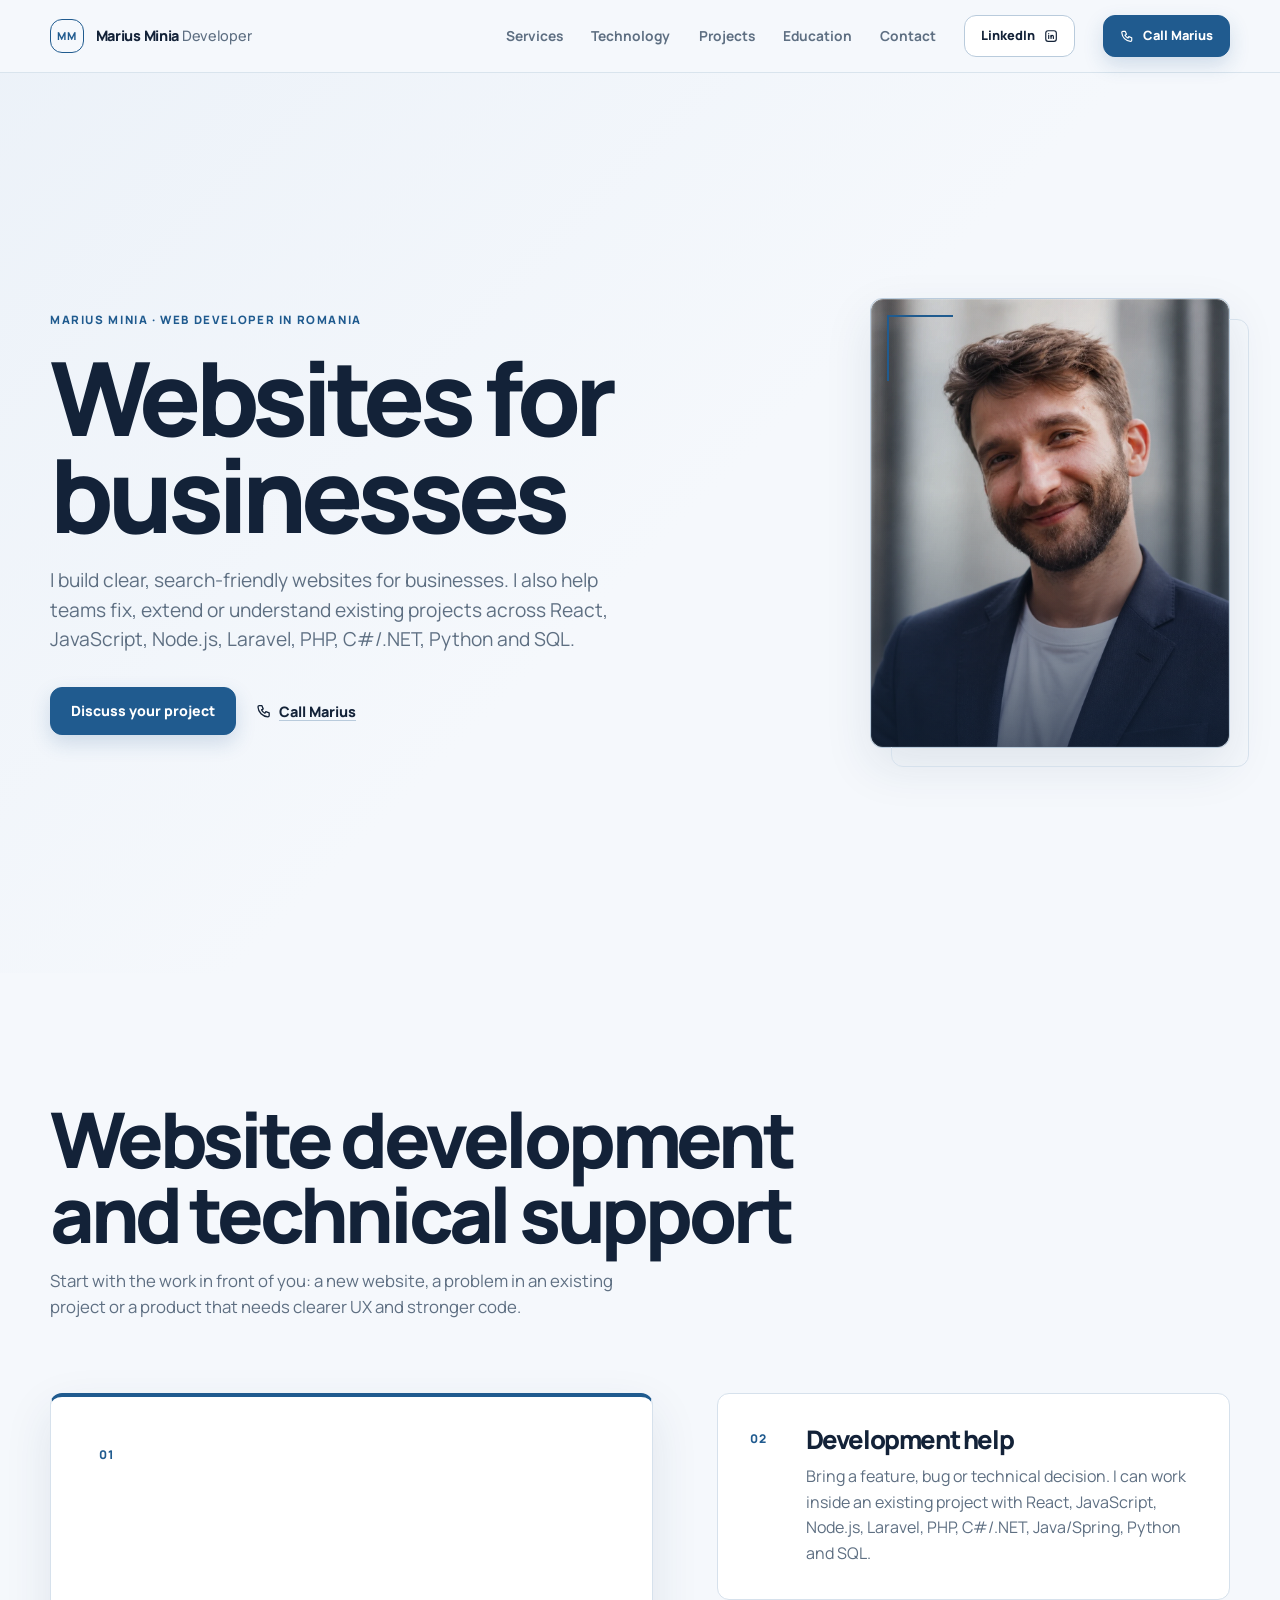
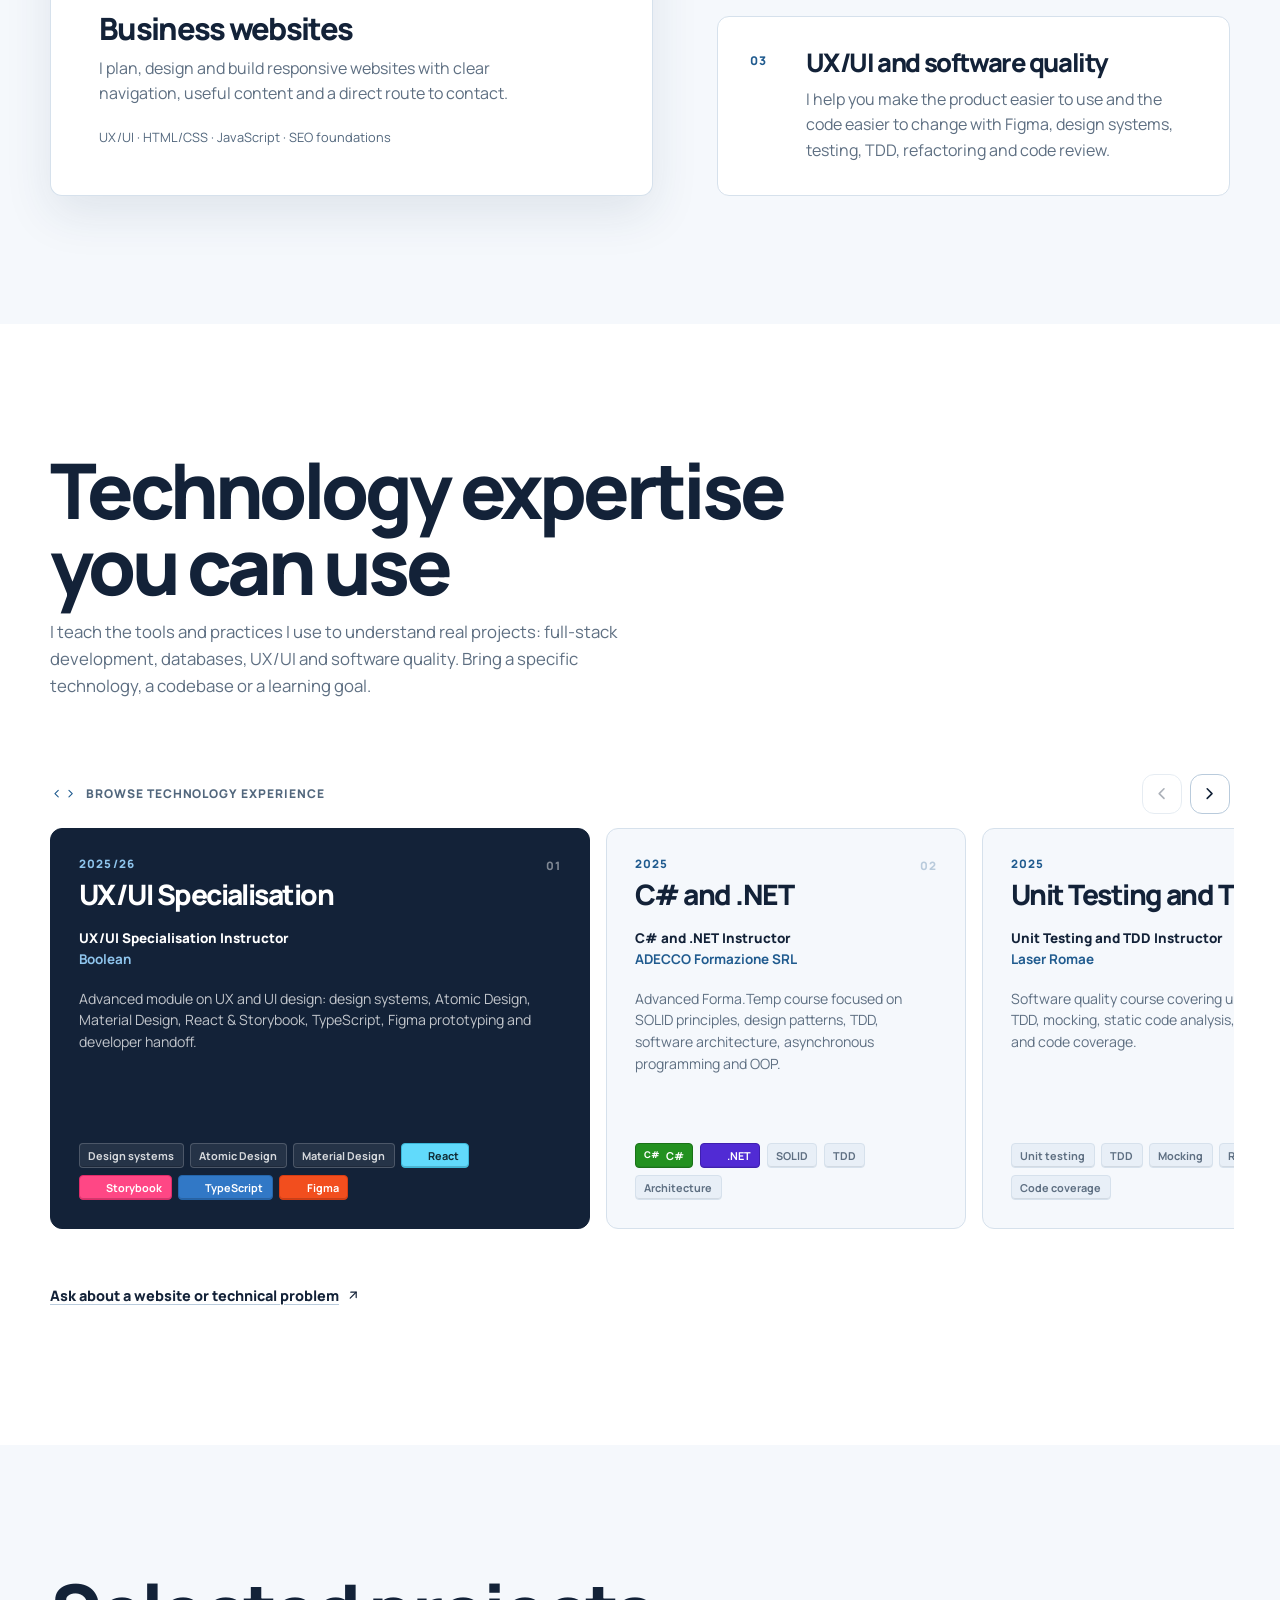
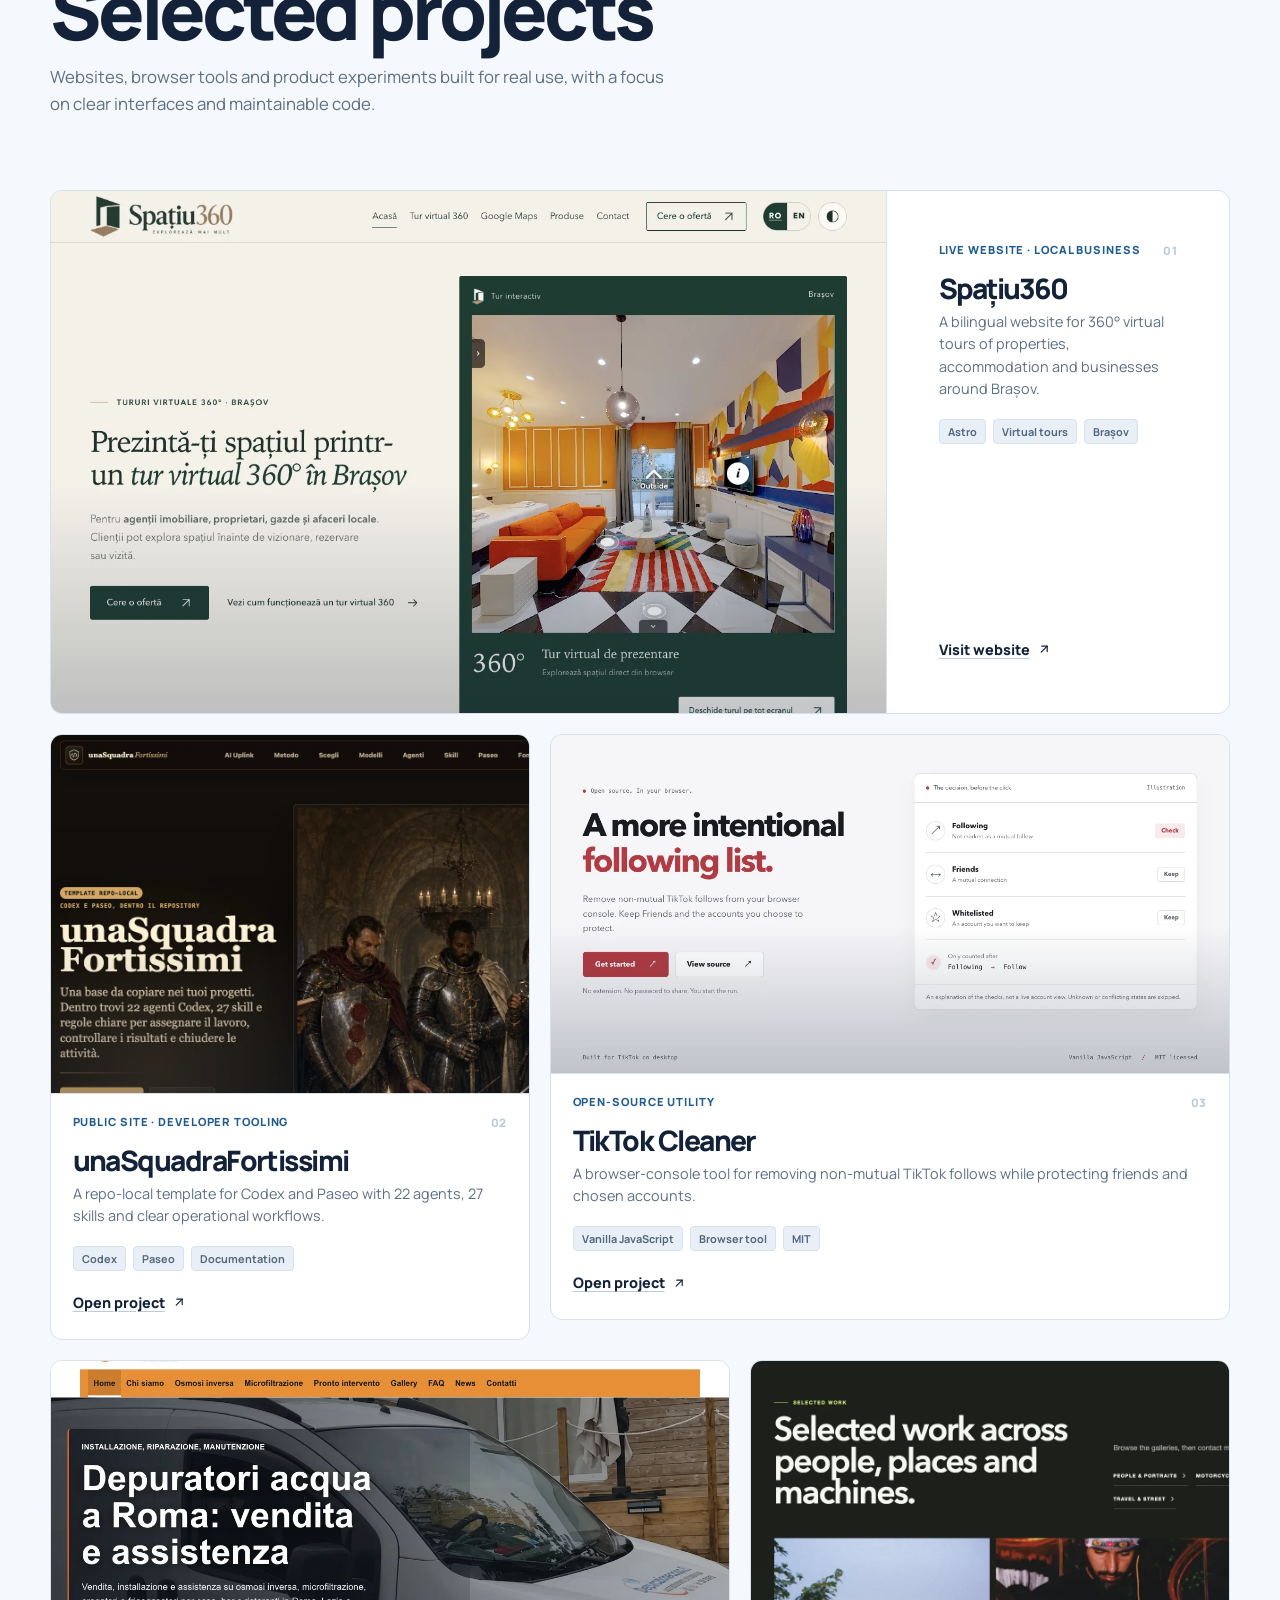
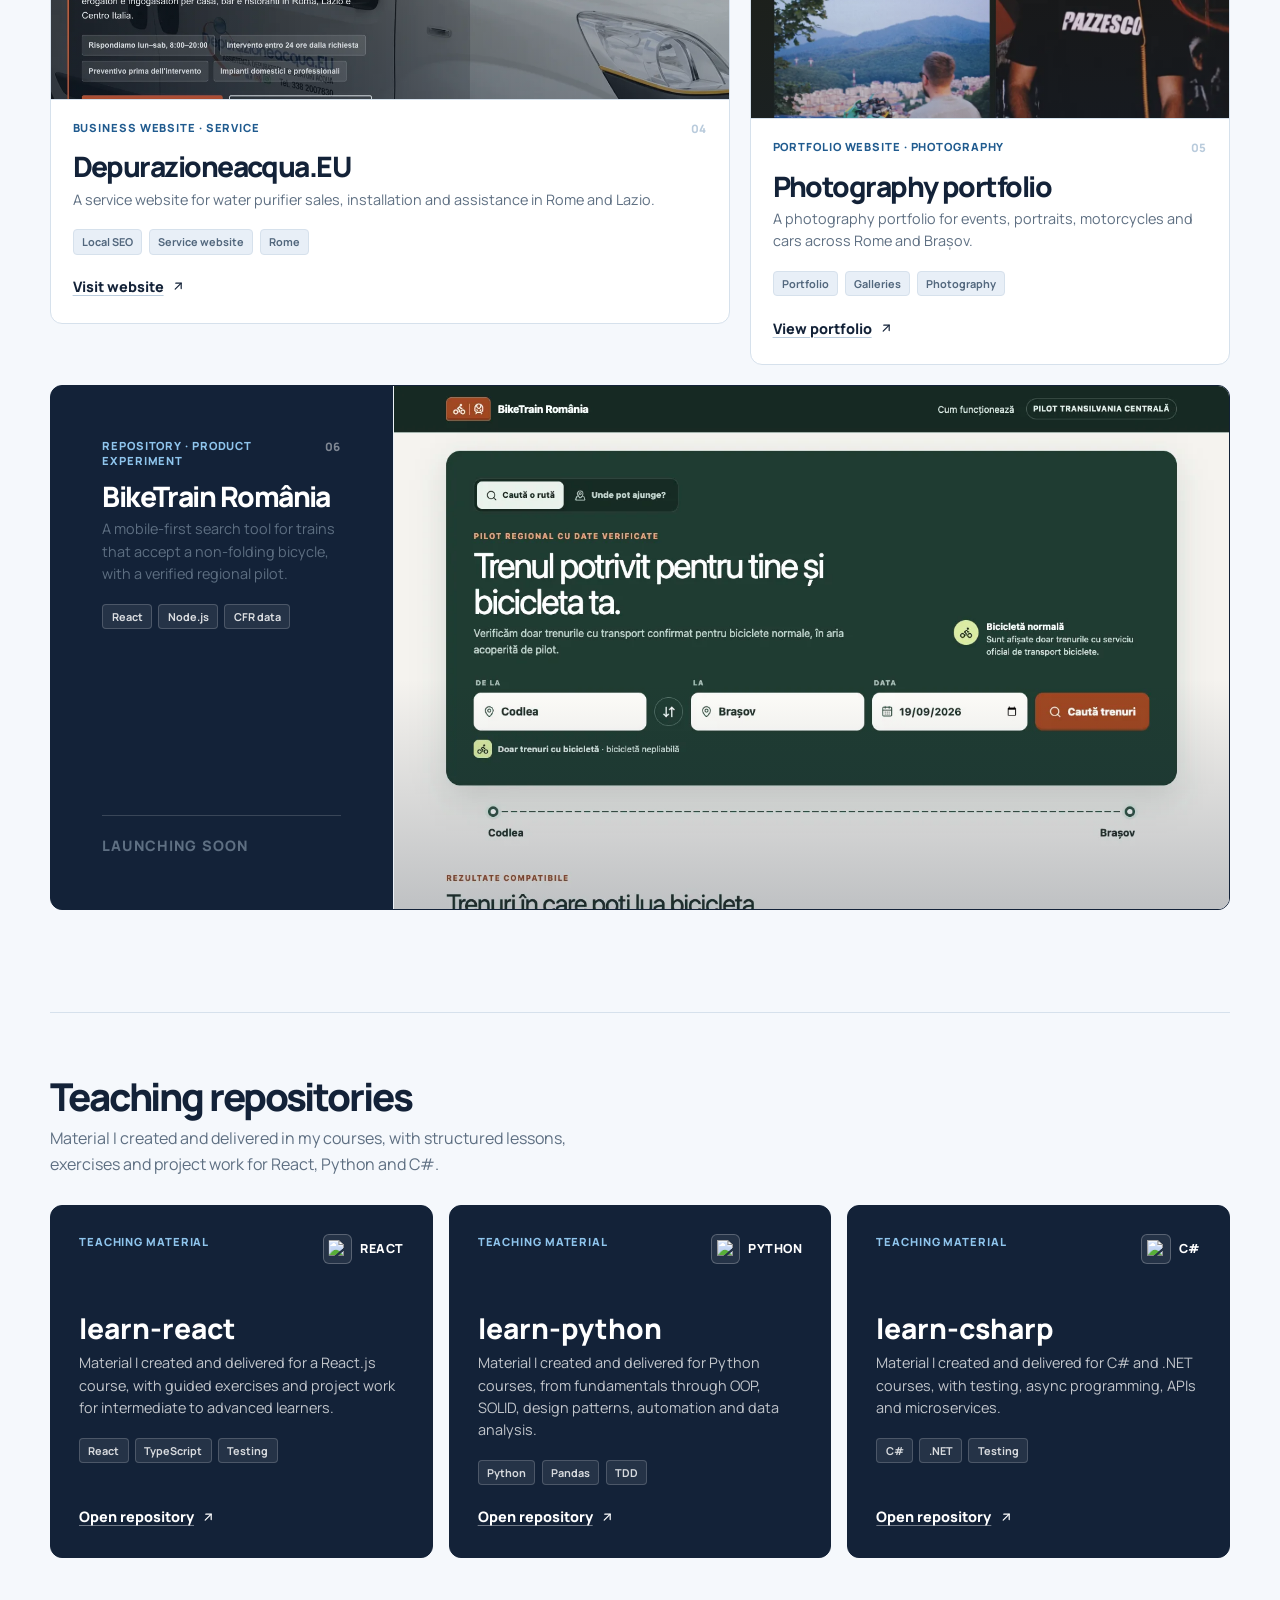
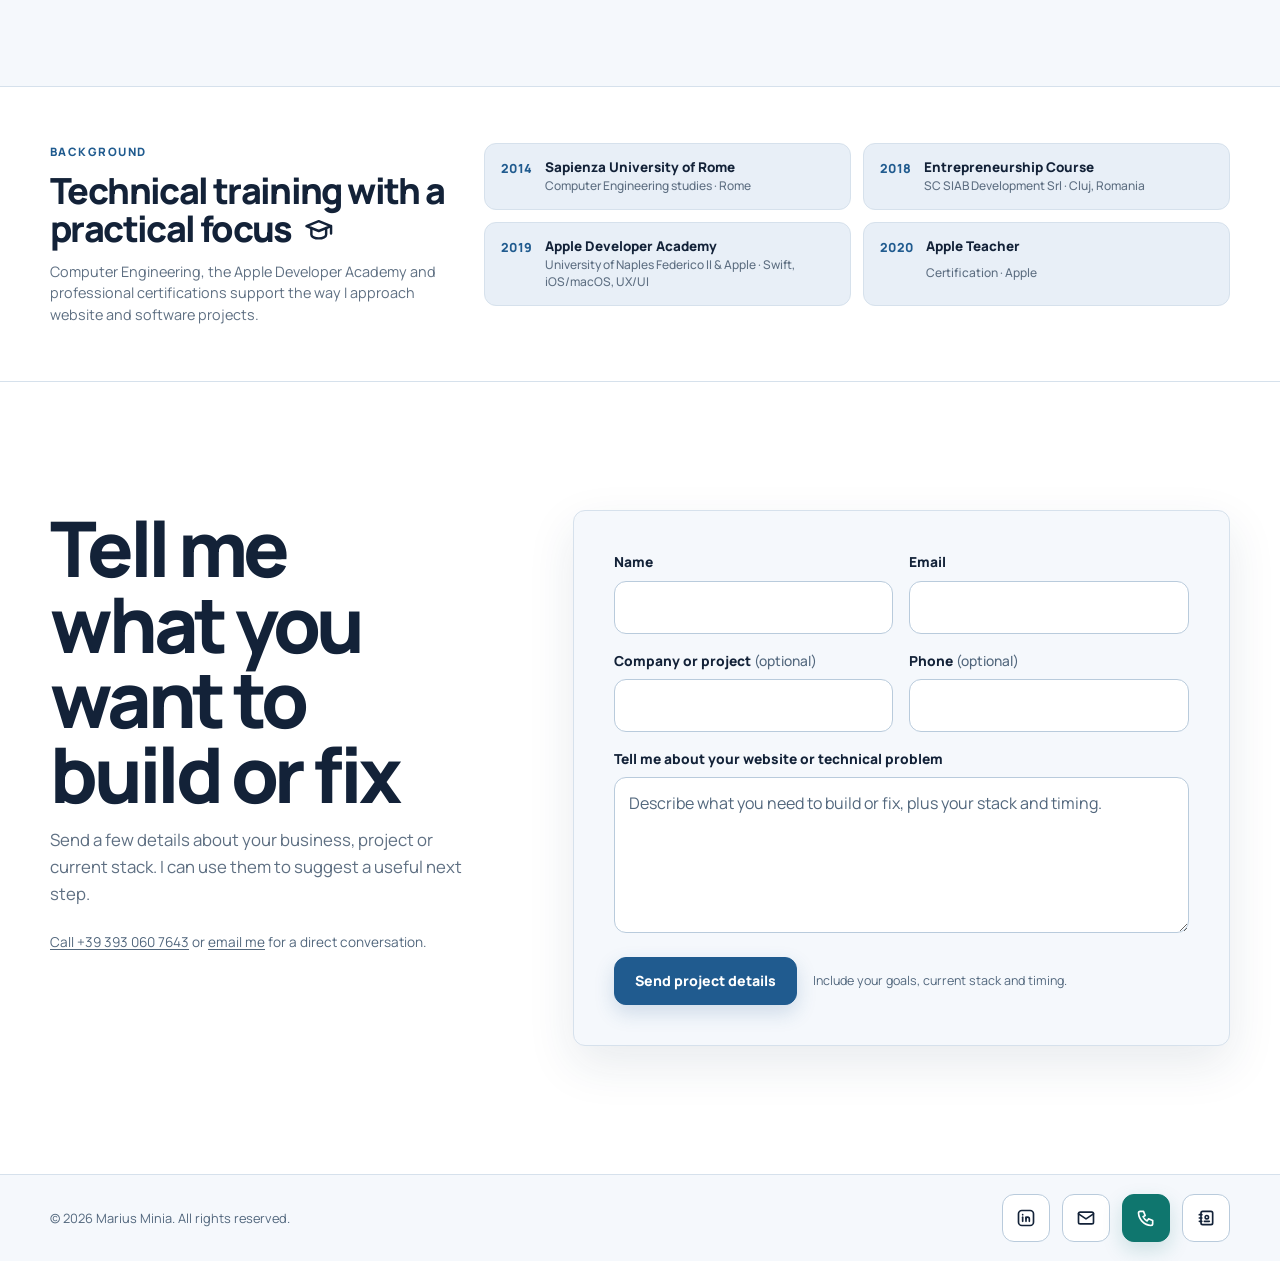
==== index.html @ 6b72eebd "Replace text icons with Tabler SVG sprite" ====
<!DOCTYPE html>
<html lang="en">
  <head>
    <meta charset="utf-8">
    <meta name="viewport" content="width=device-width, initial-scale=1">
    <meta
      name="description"
      content="Web developer in Romania for business websites, web apps and technical support. Get help with React, Laravel, PHP, JavaScript, C#, .NET, Python and SQL."
    >
    <meta name="robots" content="index, follow, max-snippet:-1, max-image-preview:large, max-video-preview:-1">
    <meta name="theme-color" content="#f5f8fc">
    <link rel="canonical" href="https://marius93rm.github.io/">
    <link rel="icon" href="assets/images/brand/favicon.svg" type="image/svg+xml">
    <script>document.documentElement.classList.add("js");</script>
    <link rel="preload" href="assets/fonts/Manrope-Variable.ttf" as="font" type="font/ttf" crossorigin>

    <meta property="og:type" content="website">
    <meta property="og:site_name" content="Marius Minia Developer">
    <meta property="og:title" content="Web Developer in Romania | Websites &amp; Technology Support">
    <meta
      property="og:description"
      content="Business websites, web apps and hands-on technology support for teams working with React, Laravel, PHP, JavaScript, C#, .NET, Python and SQL."
    >
    <meta property="og:url" content="https://marius93rm.github.io/">
    <meta name="twitter:card" content="summary">
    <meta name="twitter:title" content="Web Developer in Romania | Websites &amp; Technology Support">
    <meta
      name="twitter:description"
      content="Business websites, web apps and hands-on technology support for teams working with React, Laravel, PHP, JavaScript, C#, .NET, Python and SQL."
    >

    <title>Web Developer in Romania | Websites &amp; Technology Support</title>
    <link rel="stylesheet" href="assets/css/styles.css">

    <script type="application/ld+json">
      {
        "@context": "https://schema.org",
        "@graph": [
          {
            "@type": "WebSite",
            "@id": "https://marius93rm.github.io/#website",
            "url": "https://marius93rm.github.io/",
            "name": "Marius Minia Developer",
            "alternateName": "Marius Minia",
            "description": "Business websites, web applications and technical support from Marius Minia, a web developer in Romania.",
            "inLanguage": "en"
          },
          {
            "@type": "WebPage",
            "@id": "https://marius93rm.github.io/#webpage",
            "url": "https://marius93rm.github.io/",
            "name": "Web Developer in Romania | Websites & Technology Support",
            "description": "Web developer in Romania for business websites, web apps and technical support.",
            "isPartOf": {
              "@id": "https://marius93rm.github.io/#website"
            },
            "about": {
              "@id": "https://marius93rm.github.io/#person"
            },
            "mainEntity": {
              "@id": "https://marius93rm.github.io/#service"
            },
            "inLanguage": "en",
            "dateModified": "2026-09-19"
          },
          {
            "@type": "Person",
            "@id": "https://marius93rm.github.io/#person",
            "name": "Marius Minia",
            "url": "https://marius93rm.github.io/",
            "jobTitle": "Web Developer and IT Instructor",
            "description": "Web developer in Romania building business websites and helping teams with web development, UX/UI and software quality.",
            "email": "marius93rm@gmail.com",
            "telephone": "+39 393 060 7643",
            "sameAs": [
              "https://www.linkedin.com/in/mariusminia"
            ],
            "alumniOf": [
              {
                "@type": "EducationalOrganization",
                "name": "Sapienza University of Rome"
              },
              {
                "@type": "EducationalOrganization",
                "name": "Apple Developer Academy @Unina Federico II"
              }
            ],
            "areaServed": {
              "@type": "Country",
              "name": "Romania"
            },
            "knowsLanguage": ["English", "Italian", "Romanian"],
            "hasCredential": [
              {
                "@type": "EducationalOccupationalCredential",
                "name": "Apple Teacher",
                "recognizedBy": {
                  "@type": "Organization",
                  "name": "Apple"
                }
              },
              {
                "@type": "EducationalOccupationalCredential",
                "name": "Google Digital Training: fundamentals of digital marketing",
                "recognizedBy": {
                  "@type": "Organization",
                  "name": "Google"
                }
              },
              {
                "@type": "EducationalOccupationalCredential",
                "name": "Entrepreneurship Course",
                "recognizedBy": {
                  "@type": "Organization",
                  "name": "SC SIAB Development Srl"
                }
              }
            ],
            "knowsAbout": [
              "Websites",
              "Digital presence",
              "Full-stack development",
              "Web development",
              "Software quality",
              "Databases",
              "Agile methodologies",
              "Swift",
              "iOS development",
              "macOS development",
              "UX/UI",
              "Product design",
              "Digital marketing",
              "Informatics teaching"
            ]
          },
          {
            "@type": "ProfessionalService",
            "@id": "https://marius93rm.github.io/#service",
            "name": "Marius Minia Web Development",
            "url": "https://marius93rm.github.io/",
            "description": "Website development and technical support for businesses and teams in Romania.",
            "provider": {
              "@id": "https://marius93rm.github.io/#person"
            },
            "areaServed": {
              "@type": "Country",
              "name": "Romania"
            },
            "serviceType": [
              "Business website development",
              "Web application development",
              "Technical support",
              "UX/UI design",
              "Software quality"
            ],
            "contactPoint": {
              "@type": "ContactPoint",
              "contactType": "project enquiries",
              "telephone": "+39 393 060 7643",
              "email": "marius93rm@gmail.com",
              "availableLanguage": ["English", "Italian", "Romanian"]
            }
          }
        ]
      }
    </script>
  </head>

  <body>
    <a class="skip-link" href="#main-content">Skip to content</a>

    <header class="site-header" data-site-header>
      <div class="container nav-shell">
        <a class="brand" href="/">
          <span class="brand-mark" aria-hidden="true">MM</span>
          <span class="brand-name">Marius Minia <span>Developer</span></span>
        </a>

        <nav class="primary-nav" id="primary-navigation" aria-label="Primary navigation">
          <a href="#services">Services</a>
          <a href="#teaching">Technology</a>
          <a href="#work">Projects</a>
          <a href="#background">Education</a>
          <a href="#contact">Contact</a>
          <a
            class="button button--small button--secondary"
            href="https://www.linkedin.com/in/mariusminia"
            target="_blank"
            rel="noopener noreferrer"
          >
            LinkedIn
            <svg class="icon" aria-hidden="true" focusable="false"><use href="assets/icons/tabler-icons.svg#icon-brand-linkedin"></use></svg>
          </a>
          <a class="button button--small" href="tel:+393930607643">
            <svg class="icon" aria-hidden="true" focusable="false"><use href="assets/icons/tabler-icons.svg#icon-phone"></use></svg>
            Call Marius
          </a>
        </nav>

        <button
          class="menu-toggle"
          type="button"
          aria-expanded="false"
          aria-controls="primary-navigation"
          aria-label="Open navigation"
          data-menu-toggle
        >
          <span aria-hidden="true"></span>
          <span aria-hidden="true"></span>
        </button>
      </div>
    </header>

    <main id="main-content">
      <section class="hero" aria-labelledby="hero-title">
        <div class="container hero-grid">
          <div class="hero-copy">
            <p class="eyebrow">Marius Minia · Web developer in Romania</p>
            <h1 id="hero-title">Websites for businesses</h1>
            <p class="hero-summary">
              I build clear, search-friendly websites for businesses. I also help teams fix, extend or understand existing projects across React, JavaScript, Node.js, Laravel, PHP, C#/.NET, Python and SQL.
            </p>
            <div class="hero-actions" role="group" aria-label="Primary actions">
              <a class="button" href="#contact">Discuss your project</a>
              <a class="text-link" href="tel:+393930607643">
                <svg class="icon" aria-hidden="true" focusable="false"><use href="assets/icons/tabler-icons.svg#icon-phone"></use></svg>
                Call Marius
              </a>
            </div>
          </div>

          <figure class="portrait-frame" data-asset-slot="portrait">
            <picture class="portrait-media">
              <source srcset="assets/images/portrait/marius-minia-portrait.webp" type="image/webp">
              <img
                src="assets/images/portrait/marius-minia-portrait.png"
                alt="Marius Minia, web developer in Romania, wearing a navy jacket over a white shirt."
                width="1254"
                height="1254"
                loading="eager"
                fetchpriority="high"
                decoding="async"
              >
            </picture>
            <div class="portrait-overlay" aria-hidden="true"></div>
            <figcaption class="sr-only">
              Marius Minia, web developer in Romania.
            </figcaption>
          </figure>
        </div>
      </section>

      <section class="section section--services" id="services" aria-labelledby="services-title">
        <div class="container">
          <div class="section-heading section-heading--narrow">
            <h2 id="services-title">Website development and technical support</h2>
            <p>Start with the work in front of you: a new website, a problem in an existing project or a product that needs clearer UX and stronger code.</p>
          </div>

          <div class="services-layout">
            <article class="service-feature">
              <span class="service-index" aria-hidden="true">01</span>
              <h3>Business websites</h3>
              <p>I plan, design and build responsive websites with clear navigation, useful content and a direct route to contact.</p>
              <span class="service-slot-note">UX/UI · HTML/CSS · JavaScript · SEO foundations</span>
            </article>

            <div class="service-supporting">
              <article class="service-row">
                <span class="service-index" aria-hidden="true">02</span>
                <div>
                  <h3>Development help</h3>
                  <p>Bring a feature, bug or technical decision. I can work inside an existing project with React, JavaScript, Node.js, Laravel, PHP, C#/.NET, Java/Spring, Python and SQL.</p>
                </div>
              </article>

              <article class="service-row">
                <span class="service-index" aria-hidden="true">03</span>
                <div>
                  <h3>UX/UI and software quality</h3>
                  <p>I help you make the product easier to use and the code easier to change with Figma, design systems, testing, TDD, refactoring and code review.</p>
                </div>
              </article>
            </div>
          </div>
        </div>
      </section>

      <section class="section section--teaching" id="teaching" aria-labelledby="teaching-title">
        <div class="container">
          <div class="section-heading">
            <h2 id="teaching-title">Technology expertise you can use</h2>
            <p>I teach the tools and practices I use to understand real projects: full-stack development, databases, UX/UI and software quality. Bring a specific technology, a codebase or a learning goal.</p>
          </div>

          <div class="teaching-slider" data-teaching-slider>
            <div class="teaching-slider-bar">
              <p class="teaching-slider-hint">
                <span class="teaching-slider-hint-arrows" aria-hidden="true">
                  <svg class="icon" focusable="false"><use href="assets/icons/tabler-icons.svg#icon-chevron-left"></use></svg>
                  <svg class="icon" focusable="false"><use href="assets/icons/tabler-icons.svg#icon-chevron-right"></use></svg>
                </span>
                <span>Browse technology experience</span>
              </p>
              <div class="teaching-slider-controls" data-teaching-controls hidden>
                <button class="icon-button" type="button" data-teaching-prev aria-controls="teaching-experience-viewport" aria-label="Previous teaching card">
                  <svg class="icon" aria-hidden="true" focusable="false"><use href="assets/icons/tabler-icons.svg#icon-chevron-left"></use></svg>
                </button>
                <button class="icon-button" type="button" data-teaching-next aria-controls="teaching-experience-viewport" aria-label="Next teaching card">
                  <svg class="icon" aria-hidden="true" focusable="false"><use href="assets/icons/tabler-icons.svg#icon-chevron-right"></use></svg>
                </button>
              </div>
            </div>

            <div id="teaching-experience-viewport" class="teaching-viewport" data-teaching-viewport tabindex="0" role="region" aria-label="Technology experience cards">
              <div class="teaching-grid" data-content-slot="courses" data-content-source="cv">
            <article class="teaching-card teaching-card--featured">
              <header class="teaching-card-header">
                <div>
                  <p class="teaching-date"><time datetime="2025">2025/26</time></p>
                  <h3>UX/UI Specialisation</h3>
                </div>
                <span class="teaching-card-index" aria-hidden="true">01</span>
              </header>
              <p class="teaching-role">UX/UI Specialisation Instructor</p>
              <p class="teaching-institution">Boolean</p>
              <p class="teaching-description">Advanced module on UX and UI design: design systems, Atomic Design, Material Design, React &amp; Storybook, TypeScript, Figma prototyping and developer handoff.</p>
              <ul class="technology-tags" aria-label="Technologies and topics covered">
                <li>Design systems</li><li>Atomic Design</li><li>Material Design</li><li data-tech="react">React</li><li data-tech="storybook">Storybook</li><li data-tech="typescript">TypeScript</li><li data-tech="figma">Figma</li>
              </ul>
            </article>

            <article class="teaching-card">
              <header class="teaching-card-header">
                <div>
                  <p class="teaching-date"><time datetime="2025">2025</time></p>
                  <h3>C# and .NET</h3>
                </div>
                <span class="teaching-card-index" aria-hidden="true">02</span>
              </header>
              <p class="teaching-role">C# and .NET Instructor</p>
              <p class="teaching-institution">ADECCO Formazione SRL</p>
              <p class="teaching-description">Advanced Forma.Temp course focused on SOLID principles, design patterns, TDD, software architecture, asynchronous programming and OOP.</p>
              <ul class="technology-tags" aria-label="Technologies and topics covered">
                <li data-tech="csharp">C#</li><li data-tech="dotnet">.NET</li><li>SOLID</li><li>TDD</li><li>Architecture</li>
              </ul>
            </article>

            <article class="teaching-card">
              <header class="teaching-card-header">
                <div>
                  <p class="teaching-date"><time datetime="2025">2025</time></p>
                  <h3>Unit Testing and TDD</h3>
                </div>
                <span class="teaching-card-index" aria-hidden="true">03</span>
              </header>
              <p class="teaching-role">Unit Testing and TDD Instructor</p>
              <p class="teaching-institution">Laser Romae</p>
              <p class="teaching-description">Software quality course covering unit testing, TDD, mocking, static code analysis, refactoring and code coverage.</p>
              <ul class="technology-tags" aria-label="Technologies and topics covered">
                <li>Unit testing</li><li>TDD</li><li>Mocking</li><li>Refactoring</li><li>Code coverage</li>
              </ul>
            </article>

            <article class="teaching-card">
              <header class="teaching-card-header">
                <div>
                  <p class="teaching-date"><time datetime="2024">2024</time></p>
                  <h3>React</h3>
                </div>
                <span class="teaching-card-index" aria-hidden="true">04</span>
              </header>
              <p class="teaching-role">React Instructor</p>
              <p class="teaching-institution">Boolean</p>
              <p class="teaching-description">Course on React components, hooks, state management, APIs, React Router, dynamic interfaces and hands-on projects.</p>
              <ul class="technology-tags" aria-label="Technologies and topics covered">
                <li data-tech="react">React</li><li data-tech="javascript">JavaScript</li><li data-tech="node">Node.js</li><li>Hooks</li><li>APIs</li>
              </ul>
            </article>

            <article class="teaching-card">
              <header class="teaching-card-header">
                <div>
                  <p class="teaching-date"><time datetime="2023">2023</time></p>
                  <h3>Laravel</h3>
                </div>
                <span class="teaching-card-index" aria-hidden="true">05</span>
              </header>
              <p class="teaching-role">Laravel Instructor</p>
              <p class="teaching-institution">Boolean</p>
              <p class="teaching-description">Laravel module covering PHP, routing, controllers, ORM, authentication, APIs and MVC architecture, including complete application development.</p>
              <ul class="technology-tags" aria-label="Technologies and topics covered">
                <li data-tech="php">PHP</li><li data-tech="laravel">Laravel</li><li>MVC</li><li>APIs</li><li data-tech="vue">Vue.js</li><li data-tech="html5">HTML5</li>
              </ul>
            </article>

            <article class="teaching-card">
              <header class="teaching-card-header">
                <div>
                  <p class="teaching-date"><time datetime="2023">2023</time></p>
                  <h3>C++</h3>
                </div>
                <span class="teaching-card-index" aria-hidden="true">06</span>
              </header>
              <p class="teaching-role">C++ Instructor</p>
              <p class="teaching-institution">Umanaforma</p>
              <p class="teaching-description">Developer academy covering C++, object-oriented and functional programming, Git, Scrum and teamwork.</p>
              <ul class="technology-tags" aria-label="Technologies and topics covered">
                <li data-tech="cplusplus">C++</li><li>OOP</li><li data-tech="git">Git</li><li>Scrum</li><li>Functional programming</li>
              </ul>
            </article>

            <article class="teaching-card">
              <header class="teaching-card-header">
                <div>
                  <p class="teaching-date"><time datetime="2023">2023</time></p>
                  <h3>Microsoft 365</h3>
                </div>
                <span class="teaching-card-index" aria-hidden="true">07</span>
              </header>
              <p class="teaching-role">Microsoft 365 Instructor</p>
              <p class="teaching-institution">Italian Motorcycling Federation</p>
              <p class="teaching-description">Course focused on advanced Word, PowerPoint and Excel, the latest productivity features and collaboration tools.</p>
              <ul class="technology-tags" aria-label="Technologies and topics covered">
                <li data-tech="word">Word</li><li data-tech="powerpoint">PowerPoint</li><li data-tech="excel">Excel</li><li data-tech="microsoft365">Microsoft 365</li><li>Collaboration</li>
              </ul>
            </article>

            <article class="teaching-card">
              <header class="teaching-card-header">
                <div>
                  <p class="teaching-date"><time datetime="2022">2022</time></p>
                  <h3>JavaScript and databases</h3>
                </div>
                <span class="teaching-card-index" aria-hidden="true">08</span>
              </header>
              <p class="teaching-role">JavaScript and Relational Database Instructor</p>
              <p class="teaching-institution">Almaviva</p>
              <p class="teaching-description">Modules on JavaScript syntax, front-end integration, jQuery, Bootstrap, MySQL database creation and querying, and PostgreSQL.</p>
              <ul class="technology-tags" aria-label="Technologies and topics covered">
                <li data-tech="javascript">JavaScript</li><li data-tech="jquery">jQuery</li><li data-tech="bootstrap">Bootstrap</li><li data-tech="mysql">MySQL</li><li data-tech="postgresql">PostgreSQL</li>
              </ul>
            </article>

            <article class="teaching-card">
              <header class="teaching-card-header">
                <div>
                  <p class="teaching-date"><time datetime="2022">2022</time></p>
                  <h3>MySQL and database design</h3>
                </div>
                <span class="teaching-card-index" aria-hidden="true">09</span>
              </header>
              <p class="teaching-role">MySQL Database Instructor</p>
              <p class="teaching-institution">ELIS</p>
              <p class="teaching-description">Course on SQL and database design: conceptual and ER modelling, queries and performance, relational and non-relational databases.</p>
              <ul class="technology-tags" aria-label="Technologies and topics covered">
                <li>SQL</li><li data-tech="mysql">MySQL</li><li data-tech="mongodb">MongoDB</li><li>NoSQL</li><li data-tech="postgresql">PostgreSQL</li>
              </ul>
            </article>

            <article class="teaching-card">
              <header class="teaching-card-header">
                <div>
                  <p class="teaching-date"><time datetime="2022">2022</time></p>
                  <h3>Databases and software design</h3>
                </div>
                <span class="teaching-card-index" aria-hidden="true">10</span>
              </header>
              <p class="teaching-role">Instructor</p>
              <p class="teaching-institution">Capoweb.it sas</p>
              <p class="teaching-description">Forma.Temp vocational courses for corporate clients on databases, software design, Apache Kafka, Scrum and Docker.</p>
              <ul class="technology-tags" aria-label="Technologies and topics covered">
                <li data-tech="mariadb">MariaDB</li><li data-tech="cassandra">CassandraDB</li><li data-tech="kafka">Kafka</li><li>Scrum</li><li data-tech="docker">Docker</li>
              </ul>
            </article>

            <article class="teaching-card">
              <header class="teaching-card-header">
                <div>
                  <p class="teaching-date"><time datetime="2021">2021</time></p>
                  <h3>Artificial Intelligence</h3>
                </div>
                <span class="teaching-card-index" aria-hidden="true">11</span>
              </header>
              <p class="teaching-role">Artificial Intelligence Instructor</p>
              <p class="teaching-institution">SOSE</p>
              <p class="teaching-description">Advanced employee training course on Python, machine learning, deep learning, data science, pandas and NumPy.</p>
              <ul class="technology-tags" aria-label="Technologies and topics covered">
                <li data-tech="python">Python</li><li>Machine learning</li><li>Deep learning</li><li data-tech="pandas">pandas</li><li data-tech="numpy">NumPy</li>
              </ul>
            </article>

            <article class="teaching-card">
              <header class="teaching-card-header">
                <div>
                  <p class="teaching-date"><time datetime="2021">2021</time></p>
                  <h3>Web development and mobile</h3>
                </div>
                <span class="teaching-card-index" aria-hidden="true">12</span>
              </header>
              <p class="teaching-role">Instructor</p>
              <p class="teaching-institution">Istituto Europeo Terzo Millennio</p>
              <p class="teaching-description">Remote teaching for several academies covering Python, Selenium, CMS, databases, front-end development, Angular, Kafka and React Native.</p>
              <ul class="technology-tags" aria-label="Technologies and topics covered">
                <li data-tech="python">Python</li><li data-tech="selenium">Selenium</li><li data-tech="angular">Angular</li><li data-tech="git">Git</li><li data-tech="kafka">Kafka</li><li data-tech="reactnative">React Native</li>
              </ul>
            </article>

            <article class="teaching-card">
              <header class="teaching-card-header">
                <div>
                  <p class="teaching-date"><time datetime="2020">2020</time></p>
                  <h3>Java and Spring</h3>
                </div>
                <span class="teaching-card-index" aria-hidden="true">13</span>
              </header>
              <p class="teaching-role">IT Instructor</p>
              <p class="teaching-institution">Begear for ATOS · Rome</p>
              <p class="teaching-description">Courses on object-oriented programming, Java, Spring Framework, UML, Agile, Design Thinking, SQL and REST.</p>
              <ul class="technology-tags" aria-label="Technologies and topics covered">
                <li data-tech="java">Java</li><li data-tech="spring">Spring</li><li>UML</li><li>Agile</li><li>SQL</li><li>REST</li>
              </ul>
            </article>
              </div>
            </div>
            <p class="section-cta"><a class="text-link" href="#contact">Ask about a website or technical problem <svg class="icon icon--arrow" aria-hidden="true" focusable="false"><use href="assets/icons/tabler-icons.svg#icon-arrow-up-right"></use></svg></a></p>
          </div>
        </div>
      </section>

      <section class="section section--work" id="work" aria-labelledby="work-title">
        <div class="container">
          <div class="section-heading section-heading--narrow">
            <h2 id="work-title">Selected projects</h2>
            <p>Websites, browser tools and product experiments built for real use, with a focus on clear interfaces and maintainable code.</p>
          </div>

          <div class="projects-grid" data-content-slot="projects">
            <article class="project-card project-card--featured">
              <a class="project-media" href="https://spatiu360.ro/" target="_blank" rel="noopener noreferrer" aria-label="Open Spațiu360 website">
                <img src="assets/images/projects/spatiu360-home.webp" alt="Desktop homepage screenshot of Spațiu360 showing the virtual tour hero and interactive interior" width="1280" height="800" loading="lazy" decoding="async">
              </a>
              <div class="project-card-copy">
                <div class="project-card-topline">
                  <p class="project-type">Live website · local business</p>
                  <span class="project-card-index" aria-hidden="true">01</span>
                </div>
                <h3>Spațiu360</h3>
                <p>A bilingual website for 360° virtual tours of properties, accommodation and businesses around Brașov.</p>
                <ul class="project-tags" aria-label="Project details">
                  <li>Astro</li><li>Virtual tours</li><li>Brașov</li>
                </ul>
                <a class="text-link" href="https://spatiu360.ro/" target="_blank" rel="noopener noreferrer">Visit website <svg class="icon icon--arrow" aria-hidden="true" focusable="false"><use href="assets/icons/tabler-icons.svg#icon-arrow-up-right"></use></svg></a>
              </div>
            </article>

            <article class="project-card project-card--narrow">
              <a class="project-media" href="https://marius93rm.github.io/unaSquadraFortissimi/" target="_blank" rel="noopener noreferrer" aria-label="Open unaSquadraFortissimi project">
                <img src="assets/images/projects/una-squadra-home.webp" alt="Desktop homepage screenshot of unaSquadraFortissimi with its medieval-themed hero and navigation" width="1280" height="800" loading="lazy" decoding="async">
              </a>
              <div class="project-card-copy">
                <div class="project-card-topline">
                  <p class="project-type">Public site · developer tooling</p>
                  <span class="project-card-index" aria-hidden="true">02</span>
                </div>
                <h3>unaSquadraFortissimi</h3>
                <p>A repo-local template for Codex and Paseo with 22 agents, 27 skills and clear operational workflows.</p>
                <ul class="project-tags" aria-label="Project details">
                  <li>Codex</li><li>Paseo</li><li>Documentation</li>
                </ul>
                <a class="text-link" href="https://marius93rm.github.io/unaSquadraFortissimi/" target="_blank" rel="noopener noreferrer">Open project <svg class="icon icon--arrow" aria-hidden="true" focusable="false"><use href="assets/icons/tabler-icons.svg#icon-arrow-up-right"></use></svg></a>
              </div>
            </article>

            <article class="project-card project-card--wide">
              <a class="project-media" href="https://marius93rm.github.io/tiktok-non-mutual-cleaner/" target="_blank" rel="noopener noreferrer" aria-label="Open TikTok Cleaner project">
                <img src="assets/images/projects/tiktok-cleaner-home.webp" alt="Desktop homepage screenshot of TikTok Cleaner showing the intentional following list hero" width="1280" height="800" loading="lazy" decoding="async">
              </a>
              <div class="project-card-copy">
                <div class="project-card-topline">
                  <p class="project-type">Open-source utility</p>
                  <span class="project-card-index" aria-hidden="true">03</span>
                </div>
                <h3>TikTok Cleaner</h3>
                <p>A browser-console tool for removing non-mutual TikTok follows while protecting friends and chosen accounts.</p>
                <ul class="project-tags" aria-label="Project details">
                  <li>Vanilla JavaScript</li><li>Browser tool</li><li>MIT</li>
                </ul>
                <a class="text-link" href="https://marius93rm.github.io/tiktok-non-mutual-cleaner/" target="_blank" rel="noopener noreferrer">Open project <svg class="icon icon--arrow" aria-hidden="true" focusable="false"><use href="assets/icons/tabler-icons.svg#icon-arrow-up-right"></use></svg></a>
              </div>
            </article>

            <article class="project-card project-card--wide">
              <a class="project-media" href="https://depurazioneacqua.eu/" target="_blank" rel="noopener noreferrer" aria-label="Open Depurazioneacqua.EU website">
                <img src="assets/images/projects/depurazione-acqua-home.webp" alt="Desktop homepage screenshot of Depurazioneacqua.EU showing the water purifier service hero" width="1280" height="800" loading="lazy" decoding="async">
              </a>
              <div class="project-card-copy">
                <div class="project-card-topline">
                  <p class="project-type">Business website · service</p>
                  <span class="project-card-index" aria-hidden="true">04</span>
                </div>
                <h3>Depurazioneacqua.EU</h3>
                <p>A service website for water purifier sales, installation and assistance in Rome and Lazio.</p>
                <ul class="project-tags" aria-label="Project details">
                  <li>Local SEO</li><li>Service website</li><li>Rome</li>
                </ul>
                <a class="text-link" href="https://depurazioneacqua.eu/" target="_blank" rel="noopener noreferrer">Visit website <svg class="icon icon--arrow" aria-hidden="true" focusable="false"><use href="assets/icons/tabler-icons.svg#icon-arrow-up-right"></use></svg></a>
              </div>
            </article>

            <article class="project-card project-card--narrow">
              <a class="project-media" href="https://marius93rm.github.io/photo/" target="_blank" rel="noopener noreferrer" aria-label="Open photography portfolio">
                <img src="assets/images/projects/photo-home.webp?v=gallery-20260919" alt="Desktop photography portfolio screenshot showing the selected work gallery with mountain and event photography" width="1280" height="800" loading="lazy" decoding="async">
              </a>
              <div class="project-card-copy">
                <div class="project-card-topline">
                  <p class="project-type">Portfolio website · photography</p>
                  <span class="project-card-index" aria-hidden="true">05</span>
                </div>
                <h3>Photography portfolio</h3>
                <p>A photography portfolio for events, portraits, motorcycles and cars across Rome and Brașov.</p>
                <ul class="project-tags" aria-label="Project details">
                  <li>Portfolio</li><li>Galleries</li><li>Photography</li>
                </ul>
                <a class="text-link" href="https://marius93rm.github.io/photo/" target="_blank" rel="noopener noreferrer">View portfolio <svg class="icon icon--arrow" aria-hidden="true" focusable="false"><use href="assets/icons/tabler-icons.svg#icon-arrow-up-right"></use></svg></a>
              </div>
            </article>

            <article class="project-card project-card--repo project-card--horizontal">
              <a class="project-media" href="https://github.com/marius93rm/travelBike" target="_blank" rel="noopener noreferrer" aria-label="Open TravelBike repository">
                <img src="assets/images/projects/travelbike.webp" alt="Desktop homepage screenshot of BikeTrain România showing a train search from Codlea to Brașov" width="1280" height="800" loading="lazy" decoding="async">
              </a>
              <div class="project-card-copy">
                <div class="project-card-topline">
                  <p class="project-type">Repository · product experiment</p>
                  <span class="project-card-index" aria-hidden="true">06</span>
                </div>
                <h3>BikeTrain România</h3>
                <p>A mobile-first search tool for trains that accept a non-folding bicycle, with a verified regional pilot.</p>
                <ul class="project-tags" aria-label="Project details">
                  <li>React</li><li>Node.js</li><li>CFR data</li>
                </ul>
                <p class="project-status">Launching soon</p>
              </div>
            </article>
          </div>

          <div class="learning-projects">
            <div class="learning-heading">
              <h3>Teaching repositories</h3>
              <p>Material I created and delivered in my courses, with structured lessons, exercises and project work for React, Python and C#.</p>
            </div>

            <div class="learning-grid">
              <article class="learning-card">
                <div class="learning-card-topline">
                  <p class="project-type">Teaching material</p>
                  <span class="learning-card-language">
                    <img class="learning-card-logo" src="https://cdn.simpleicons.org/react/61DAFB?viewbox=auto" alt="React logo" width="28" height="28" loading="lazy" decoding="async">
                    <span>React</span>
                  </span>
                </div>
                <h4>learn-react</h4>
                <p>Material I created and delivered for a React.js course, with guided exercises and project work for intermediate to advanced learners.</p>
                <ul class="project-tags" aria-label="Repository details">
                  <li>React</li><li>TypeScript</li><li>Testing</li>
                </ul>
                <a class="text-link" href="https://github.com/marius93rm/learn-react" target="_blank" rel="noopener noreferrer">Open repository <svg class="icon icon--arrow" aria-hidden="true" focusable="false"><use href="assets/icons/tabler-icons.svg#icon-arrow-up-right"></use></svg></a>
              </article>

              <article class="learning-card">
                <div class="learning-card-topline">
                  <p class="project-type">Teaching material</p>
                  <span class="learning-card-language">
                    <img class="learning-card-logo" src="https://cdn.simpleicons.org/python/FFD43B?viewbox=auto" alt="Python logo" width="28" height="28" loading="lazy" decoding="async">
                    <span>Python</span>
                  </span>
                </div>
                <h4>learn-python</h4>
                <p>Material I created and delivered for Python courses, from fundamentals through OOP, SOLID, design patterns, automation and data analysis.</p>
                <ul class="project-tags" aria-label="Repository details">
                  <li>Python</li><li>Pandas</li><li>TDD</li>
                </ul>
                <a class="text-link" href="https://github.com/marius93rm/learn-python" target="_blank" rel="noopener noreferrer">Open repository <svg class="icon icon--arrow" aria-hidden="true" focusable="false"><use href="assets/icons/tabler-icons.svg#icon-arrow-up-right"></use></svg></a>
              </article>

              <article class="learning-card">
                <div class="learning-card-topline">
                  <p class="project-type">Teaching material</p>
                  <span class="learning-card-language">
                    <img class="learning-card-logo" src="https://cdn.jsdelivr.net/gh/devicons/devicon@v2.16.0/icons/csharp/csharp-original.svg" alt="C sharp logo" width="28" height="28" loading="lazy" decoding="async">
                    <span>C#</span>
                  </span>
                </div>
                <h4>learn-csharp</h4>
                <p>Material I created and delivered for C# and .NET courses, with testing, async programming, APIs and microservices.</p>
                <ul class="project-tags" aria-label="Repository details">
                  <li>C#</li><li>.NET</li><li>Testing</li>
                </ul>
                <a class="text-link" href="https://github.com/marius93rm/learn-csharp" target="_blank" rel="noopener noreferrer">Open repository <svg class="icon icon--arrow" aria-hidden="true" focusable="false"><use href="assets/icons/tabler-icons.svg#icon-arrow-up-right"></use></svg></a>
              </article>
            </div>
          </div>
        </div>
      </section>

      <section class="technology-strip education-strip" id="background" aria-labelledby="education-title">
        <div class="container technology-inner">
          <div class="education-heading">
            <p class="education-kicker">Background</p>
            <h2 id="education-title">Technical training with a practical focus <svg class="section-icon" aria-hidden="true" focusable="false"><use href="assets/icons/tabler-icons.svg#icon-school"></use></svg></h2>
            <p>Computer Engineering, the Apple Developer Academy and professional certifications support the way I approach website and software projects.</p>
          </div>
          <ol class="profile-highlights" data-content-slot="education" data-content-source="cv" aria-label="Selected education and certifications">
            <li>
              <span class="profile-highlight-year">2014</span>
              <span class="profile-highlight-title">Sapienza University of Rome</span>
              <span class="profile-highlight-detail">Computer Engineering studies · Rome</span>
            </li>
            <li>
              <span class="profile-highlight-year">2018</span>
              <span class="profile-highlight-title">Entrepreneurship Course</span>
              <span class="profile-highlight-detail">SC SIAB Development Srl · Cluj, Romania</span>
            </li>
            <li>
              <span class="profile-highlight-year">2019</span>
              <span class="profile-highlight-title">Apple Developer Academy</span>
              <span class="profile-highlight-detail">University of Naples Federico II &amp; Apple · Swift, iOS/macOS, UX/UI</span>
            </li>
            <li>
              <span class="profile-highlight-year">2020</span>
              <span class="profile-highlight-title">Apple Teacher</span>
              <span class="profile-highlight-detail">Certification · Apple</span>
            </li>
          </ol>
        </div>
      </section>

      <section class="section section--contact" id="contact" aria-labelledby="contact-title">
        <div class="container contact-grid">
          <div class="contact-copy">
            <h2 id="contact-title">Tell me what you want to build or fix</h2>
            <p>
              Send a few details about your business, project or current stack. I can use them to suggest a useful next step.
            </p>
            <p class="contact-note"><a href="tel:+393930607643">Call +39 393 060 7643</a> or <a href="mailto:marius93rm@gmail.com">email me</a> for a direct conversation.</p>
          </div>

          <form
            class="contact-form"
            action="https://formspree.io/f/REPLACE_WITH_FORM_ID"
            method="post"
            target="_top"
            data-contact-form
          >
            <div class="form-field">
              <label for="name">Name</label>
              <input id="name" name="name" type="text" autocomplete="name" required>
            </div>

            <div class="form-field">
              <label for="email">Email</label>
              <input id="email" name="email" type="email" autocomplete="email" required>
            </div>

            <div class="form-field">
              <label for="company">Company or project <span>(optional)</span></label>
              <input id="company" name="company" type="text" autocomplete="organization">
            </div>

            <div class="form-field">
              <label for="phone">Phone <span>(optional)</span></label>
              <input id="phone" name="phone" type="tel" autocomplete="tel">
            </div>

            <div class="form-field form-field--wide">
              <label for="message">Tell me about your website or technical problem</label>
              <textarea id="message" name="message" rows="5" placeholder="Describe what you need to build or fix, plus your stack and timing." required></textarea>
            </div>

            <div class="form-actions">
              <button class="button" type="submit">Send project details</button>
              <p class="form-help">Include your goals, current stack and timing.</p>
            </div>
          </form>
        </div>
      </section>
    </main>

    <footer class="site-footer">
      <div class="container footer-inner">
        <p>© 2026 Marius Minia. All rights reserved.</p>
        <div class="footer-actions" role="group" aria-label="Contact links">
          <a
            class="footer-icon-button"
            href="https://www.linkedin.com/in/mariusminia"
            target="_blank"
            rel="noopener noreferrer"
            aria-label="LinkedIn"
            title="LinkedIn"
          >
            <svg class="footer-icon" aria-hidden="true" focusable="false"><use href="assets/icons/tabler-icons.svg#icon-brand-linkedin"></use></svg>
          </a>
          <a
            class="footer-icon-button"
            href="mailto:marius93rm@gmail.com"
            aria-label="Email Marius"
            title="Email"
          >
            <svg class="footer-icon" aria-hidden="true" focusable="false"><use href="assets/icons/tabler-icons.svg#icon-mail"></use></svg>
          </a>
          <a
            class="footer-icon-button footer-icon-button--phone"
            href="tel:+393930607643"
            aria-label="Call Marius"
            title="Telefono"
          >
            <svg class="footer-icon" aria-hidden="true" focusable="false"><use href="assets/icons/tabler-icons.svg#icon-phone"></use></svg>
          </a>
          <a
            class="footer-icon-button"
            href="#contact"
            aria-label="Contact Marius"
            title="Contatta"
          >
            <svg class="footer-icon" aria-hidden="true" focusable="false"><use href="assets/icons/tabler-icons.svg#icon-address-book"></use></svg>
          </a>
        </div>
      </div>
    </footer>

    <script src="assets/js/site.js" defer></script>
  </body>
</html>
---- assets/css/styles.css ----
/* Design tokens and font */

@font-face {
  font-family: "Manrope";
  src: url("../fonts/Manrope-Variable.ttf") format("truetype");
  font-style: normal;
  font-weight: 200 800;
  font-display: swap;
}

:root {
  --canvas: #f5f8fc;
  --surface: #ffffff;
  --surface-muted: #e8eff7;
  --ink: #132238;
  --ink-soft: #5e6f82;
  --ink-faint: #52677d;
  --border: #d6e1ec;
  --border-strong: #b9cbdc;
  --accent: #205b8f;
  --accent-deep: #17466e;
  --accent-soft: #e2edf6;
  --phone: #0f766e;
  --phone-deep: #0b5f59;
  --focus: #205b8f;
  --shadow-soft: 0 18px 48px rgba(28, 57, 86, 0.1);
  --shadow-button: 0 8px 20px rgba(32, 91, 143, 0.18);
  --radius: 12px;
  --container: 1180px;
  --header-height: 72px;
}

/* Global foundation */

* {
  box-sizing: border-box;
}

[hidden] {
  display: none !important;
}

html {
  background: var(--canvas);
  color: var(--ink);
  scroll-behavior: smooth;
}

body {
  margin: 0;
  min-width: 320px;
  overflow-x: hidden;
  background: var(--canvas);
  color: var(--ink);
  font-family: "Manrope", "Avenir Next", "Segoe UI", sans-serif;
  font-size: 1rem;
  line-height: 1.6;
  text-rendering: optimizeLegibility;
}

section[id] {
  scroll-margin-top: calc(var(--header-height) + 1rem);
}

img,
svg {
  display: block;
  max-width: 100%;
}

.icon {
  width: 1.1em;
  height: 1.1em;
  flex: 0 0 auto;
  stroke-width: 2;
}

.icon--arrow {
  width: 1em;
  height: 1em;
}

a {
  color: inherit;
  text-decoration-thickness: 0.08em;
  text-underline-offset: 0.18em;
}

button,
input,
textarea {
  font: inherit;
}

button,
a {
  -webkit-tap-highlight-color: transparent;
}

button {
  cursor: pointer;
}

button:disabled {
  cursor: not-allowed;
}

:focus-visible {
  outline: 3px solid var(--focus);
  outline-offset: 4px;
}

.container {
  width: min(calc(100% - 2rem), var(--container));
  margin-inline: auto;
}

/* Visually hidden content that remains available to assistive technology. */
.sr-only {
  position: absolute;
  width: 1px;
  height: 1px;
  padding: 0;
  margin: -1px;
  overflow: hidden;
  clip: rect(0, 0, 0, 0);
  white-space: nowrap;
  border: 0;
}

/* Shared links and controls */

.skip-link {
  position: fixed;
  top: 0.75rem;
  left: 0.75rem;
  z-index: 30;
  padding: 0.75rem 1rem;
  border-radius: var(--radius);
  background: var(--ink);
  color: var(--surface);
  transform: translateY(-180%);
  transition: transform 180ms ease;
}

.skip-link:focus {
  transform: translateY(0);
}

.site-header {
  position: sticky;
  top: 0;
  z-index: 20;
  min-height: var(--header-height);
  border-bottom: 1px solid rgba(214, 225, 236, 0.9);
  background: rgba(245, 248, 252, 0.94);
  backdrop-filter: blur(16px);
}

.nav-shell {
  display: flex;
  min-height: var(--header-height);
  align-items: center;
  justify-content: space-between;
  gap: 1.5rem;
}

.brand {
  display: inline-flex;
  min-height: 44px;
  align-items: center;
  gap: 0.7rem;
  color: var(--ink);
  font-size: 0.9rem;
  font-weight: 800;
  letter-spacing: -0.02em;
  text-decoration: none;
  white-space: nowrap;
}

.brand-mark {
  display: inline-grid;
  width: 2.15rem;
  height: 2.15rem;
  place-items: center;
  border: 1px solid var(--accent);
  border-radius: var(--radius);
  color: var(--accent);
  font-size: 0.68rem;
  letter-spacing: 0.08em;
}

.brand-name span {
  color: var(--ink-soft);
  font-weight: 500;
}

.primary-nav {
  display: flex;
  align-items: center;
  gap: clamp(1rem, 2.2vw, 2rem);
  color: var(--ink-soft);
  font-size: 0.86rem;
  font-weight: 700;
}

.primary-nav a {
  text-decoration: none;
  transition: color 180ms ease;
}

.primary-nav a:not(.button):hover,
.primary-nav a:not(.button):focus-visible {
  color: var(--accent);
}

.button {
  display: inline-flex;
  min-height: 48px;
  align-items: center;
  justify-content: center;
  gap: 0.55rem;
  padding: 0.75rem 1.25rem;
  border: 1px solid var(--accent);
  border-radius: var(--radius);
  background: var(--accent);
  color: var(--surface);
  font-size: 0.88rem;
  font-weight: 800;
  line-height: 1.2;
  text-align: center;
  text-decoration: none;
  box-shadow: var(--shadow-button);
  transition: background-color 180ms ease, border-color 180ms ease, transform 180ms ease,
    box-shadow 180ms ease;
}

.button:hover {
  border-color: var(--accent-deep);
  background: var(--accent-deep);
  box-shadow: 0 10px 24px rgba(32, 91, 143, 0.24);
  transform: translateY(-1px);
}

.button:active {
  box-shadow: none;
  transform: translateY(1px) scale(0.99);
}

.button--small {
  min-height: 42px;
  padding: 0.6rem 1rem;
  font-size: 0.8rem;
}

.button--secondary {
  border-color: var(--border-strong);
  background: var(--surface);
  color: var(--ink);
  box-shadow: none;
}

.button--secondary:hover {
  border-color: var(--accent);
  background: var(--accent-soft);
  color: var(--accent);
  box-shadow: none;
}

.text-link {
  display: inline-flex;
  min-height: 44px;
  align-items: center;
  gap: 0.45rem;
  color: var(--ink);
  font-size: 0.9rem;
  font-weight: 800;
  text-decoration-color: var(--border-strong);
  transition: color 180ms ease, text-decoration-color 180ms ease;
}

.text-link:hover {
  color: var(--accent);
  text-decoration-color: var(--accent);
}

.menu-toggle {
  display: none;
  width: 44px;
  height: 44px;
  padding: 0.65rem;
  border: 1px solid var(--border);
  border-radius: var(--radius);
  background: var(--surface);
}

.menu-toggle span {
  display: block;
  width: 100%;
  height: 2px;
  margin: 0.3rem 0;
  background: var(--ink);
  transition: transform 180ms ease, opacity 180ms ease;
}

/* Hero */

.hero {
  position: relative;
  display: flex;
  min-height: 100dvh;
  align-items: center;
  overflow: hidden;
  background: var(--canvas);
}

.hero::before {
  position: absolute;
  inset: 0;
  z-index: 0;
  background: linear-gradient(135deg, rgba(232, 239, 247, 0.68), transparent 52%);
  content: "";
  pointer-events: none;
}

.hero-grid {
  position: relative;
  z-index: 1;
  display: grid;
  min-height: 100dvh;
  grid-template-columns: minmax(0, 1fr) minmax(300px, 0.78fr);
  align-items: center;
  gap: clamp(3rem, 8vw, 8rem);
  padding-block: clamp(5.5rem, 10vw, 7rem);
}

.hero-copy {
  max-width: 620px;
}

.eyebrow {
  margin: 0 0 1.25rem;
  color: var(--accent);
  font-size: 0.72rem;
  font-weight: 800;
  letter-spacing: 0.14em;
  text-transform: uppercase;
}

h1,
h2,
h3,
p {
  margin-top: 0;
}

h1,
h2,
h3 {
  color: var(--ink);
  letter-spacing: -0.055em;
}

h1 {
  max-width: 18ch;
  margin-bottom: 1.5rem;
  font-size: clamp(3.5rem, 8vw, 6.5rem);
  font-weight: 800;
  line-height: 0.94;
}

.hero-summary {
  max-width: 39rem;
  margin-bottom: 2rem;
  color: var(--ink-soft);
  font-size: clamp(1.05rem, 1.5vw, 1.28rem);
  line-height: 1.55;
}

.hero-actions {
  display: flex;
  flex-wrap: wrap;
  align-items: center;
  gap: 1.25rem;
}

.portrait-frame {
  position: relative;
  isolation: isolate;
  width: 100%;
  max-width: 360px;
  aspect-ratio: 4 / 5;
  margin: 0 0 0 auto;
  border: 1px solid var(--border-strong);
  border-radius: var(--radius);
  background: var(--surface);
  box-shadow: var(--shadow-soft);
}

.portrait-frame::before,
.portrait-frame::after {
  position: absolute;
  content: "";
  pointer-events: none;
}

.portrait-frame::before {
  top: 1.25rem;
  right: -1.25rem;
  bottom: -1.25rem;
  left: 1.25rem;
  z-index: -1;
  border: 1px solid var(--border);
  border-radius: var(--radius);
}

.portrait-frame::after {
  top: 1rem;
  left: 1rem;
  z-index: 2;
  width: 4rem;
  height: 4rem;
  border-top: 2px solid var(--accent);
  border-left: 2px solid var(--accent);
}

.portrait-media,
.portrait-media img,
.portrait-overlay {
  position: absolute;
  inset: 0;
  display: block;
  width: 100%;
  height: 100%;
  border-radius: inherit;
}

.portrait-media {
  z-index: 0;
  overflow: hidden;
}

.portrait-media img {
  object-fit: cover;
  object-position: 50% 40%;
}

.portrait-overlay {
  z-index: 1;
  background:
    linear-gradient(180deg, rgba(19, 34, 56, 0.02) 0%, rgba(19, 34, 56, 0.04) 43%, rgba(19, 34, 56, 0.68) 100%),
    linear-gradient(105deg, rgba(32, 91, 143, 0.16) 0%, transparent 48%, rgba(19, 34, 56, 0.22) 100%);
  pointer-events: none;
}

.portrait-media::after {
  position: absolute;
  inset: 0;
  border: 1px solid rgba(255, 255, 255, 0.24);
  border-radius: inherit;
  content: "";
  pointer-events: none;
}

/* Education strip */

.technology-strip {
  border-top: 1px solid var(--border);
  border-bottom: 1px solid var(--border);
  background: var(--surface);
}

.technology-inner {
  display: grid;
  grid-template-columns: 0.35fr 1fr;
  align-items: center;
  gap: 2rem;
  padding-block: 1.35rem;
}

.profile-highlights {
  display: grid;
  grid-template-columns: repeat(2, minmax(0, 1fr));
  gap: 0.75rem;
  margin: 0;
  padding: 0;
  list-style: none;
}

.profile-highlights li {
  display: grid;
  grid-template-columns: auto 1fr;
  gap: 0.15rem 0.75rem;
  min-height: 100%;
  padding: 0.9rem 1rem;
  border: 1px solid var(--border);
  border-radius: var(--radius);
  background: var(--surface-muted);
  color: var(--ink);
  font-size: 0.82rem;
  font-weight: 700;
}

.education-strip .technology-inner {
  grid-template-columns: minmax(220px, 0.7fr) minmax(0, 1.3fr);
  align-items: start;
  padding-block: clamp(2rem, 5vw, 3.5rem);
}

.education-heading {
  max-width: 28rem;
}

.education-kicker {
  margin-bottom: 0.65rem;
  color: var(--accent);
  font-size: 0.72rem;
  font-weight: 800;
  letter-spacing: 0.13em;
  text-transform: uppercase;
}

.education-heading h2 {
  margin: 0 0 0.8rem;
  color: var(--ink);
  font-size: clamp(1.55rem, 3vw, 2.25rem);
  font-weight: 800;
  letter-spacing: -0.045em;
  line-height: 1.05;
  text-transform: none;
}

.section-icon {
  display: inline-block;
  width: 0.82em;
  height: 0.82em;
  margin-left: 0.18em;
  vertical-align: -0.08em;
}

.education-heading > p:last-child {
  margin-bottom: 0;
  color: var(--ink-soft);
  font-size: 0.9rem;
  line-height: 1.5;
}

.profile-highlight-year {
  grid-row: span 2;
  color: var(--accent);
  font-size: 0.78rem;
  font-weight: 800;
  letter-spacing: 0.04em;
}

.profile-highlight-title {
  color: var(--ink);
  font-size: 0.84rem;
  font-weight: 800;
  line-height: 1.25;
}

.profile-highlight-detail {
  color: var(--ink-soft);
  font-size: 0.75rem;
  font-weight: 500;
  line-height: 1.4;
}

/* Content sections */

.section {
  padding-block: clamp(5rem, 10vw, 9rem);
}

.section--services,
.section--work {
  background: var(--canvas);
}

.section--teaching,
.section--contact {
  background: var(--surface);
}

.section-heading {
  max-width: 740px;
  margin-bottom: clamp(2.5rem, 6vw, 4.5rem);
}

.section-heading--narrow {
  max-width: 860px;
}

.section-heading h2,
.contact-copy h2 {
  margin-bottom: 1rem;
  font-size: clamp(2.7rem, 6vw, 5rem);
  font-weight: 800;
  line-height: 0.98;
}

.section-heading p,
.contact-copy p {
  max-width: 62ch;
  margin-bottom: 0;
  color: var(--ink-soft);
  font-size: 1.05rem;
}

/* Services */

.services-layout {
  display: grid;
  grid-template-columns: minmax(0, 1.08fr) minmax(0, 0.92fr);
  gap: clamp(1.5rem, 5vw, 5rem);
  align-items: stretch;
}

.service-feature,
.service-row {
  border: 1px solid var(--border);
  border-radius: var(--radius);
  background: var(--surface);
}

.service-feature {
  display: flex;
  min-height: 380px;
  flex-direction: column;
  justify-content: flex-end;
  padding: clamp(1.5rem, 4vw, 3rem);
  border-top: 4px solid var(--accent);
  box-shadow: var(--shadow-soft);
}

.service-index {
  display: block;
  margin-bottom: auto;
  color: var(--accent);
  font-size: 0.75rem;
  font-weight: 800;
  letter-spacing: 0.08em;
}

.service-feature h3,
.service-row h3 {
  margin-bottom: 0.65rem;
  font-size: clamp(1.45rem, 2.4vw, 2.25rem);
  font-weight: 800;
  line-height: 1.08;
}

.service-feature p,
.service-row p {
  max-width: 46ch;
  margin-bottom: 0;
  color: var(--ink-soft);
}

.service-slot-note {
  display: inline-block;
  margin-top: 1.25rem;
  color: var(--ink-faint);
  font-size: 0.8rem;
}

.service-supporting {
  display: flex;
  flex-direction: column;
  justify-content: space-between;
  gap: 1rem;
}

.service-row {
  display: grid;
  grid-template-columns: 2.5rem 1fr;
  gap: 1rem;
  padding: clamp(1.35rem, 3vw, 2rem);
}

.service-row h3 {
  font-size: clamp(1.2rem, 2vw, 1.65rem);
}

.service-row .service-index {
  margin: 0;
  padding-top: 0.15rem;
}

.section-cta {
  margin: 1.25rem 0 0;
}

/* Teaching experience slider */

.teaching-slider-bar {
  display: flex;
  min-height: 44px;
  align-items: center;
  justify-content: space-between;
  gap: 1rem;
  margin-bottom: 0.75rem;
}

.teaching-slider-hint {
  display: inline-flex;
  align-items: center;
  gap: 0.55rem;
  margin: 0;
  color: var(--ink-faint);
  font-size: 0.75rem;
  font-weight: 800;
  letter-spacing: 0.08em;
  text-transform: uppercase;
}

.teaching-slider-hint-arrows {
  display: inline-flex;
  align-items: center;
  gap: 0.05rem;
  color: var(--accent);
  letter-spacing: 0;
  animation: teaching-slider-nudge 2.4s ease-in-out 1;
}

.teaching-slider-controls {
  display: flex;
  gap: 0.5rem;
}

.icon-button {
  display: inline-grid;
  width: 44px;
  height: 44px;
  place-items: center;
  border: 1px solid var(--border-strong);
  border-radius: var(--radius);
  background: var(--surface);
  color: var(--ink);
  transition: border-color 180ms ease, background-color 180ms ease, color 180ms ease,
    transform 180ms ease;
}

.icon-button .icon {
  width: 1.2rem;
  height: 1.2rem;
}

.icon-button:hover:not(:disabled) {
  border-color: var(--accent);
  background: var(--accent-soft);
  color: var(--accent);
  transform: translateY(-1px);
}

.icon-button:active:not(:disabled) {
  transform: translateY(1px) scale(0.98);
}

.teaching-slider-controls .icon-button {
  width: 40px;
  height: 40px;
}

.teaching-slider-controls .icon-button:disabled {
  opacity: 0.35;
}

.teaching-viewport {
  overflow-x: auto;
  padding: 0.5rem 0.25rem 1.5rem;
  margin: -0.5rem -0.25rem 0;
  scroll-padding-inline: 0.25rem;
  scroll-snap-type: x mandatory;
  scroll-behavior: smooth;
  scrollbar-color: var(--border-strong) transparent;
  scrollbar-width: thin;
}

.teaching-grid {
  display: flex;
  width: max-content;
  min-width: 100%;
  gap: 1rem;
}

.teaching-card {
  display: flex;
  flex: 0 0 min(78vw, 360px);
  min-width: 0;
  min-height: 100%;
  flex-direction: column;
  scroll-snap-align: start;
  padding: clamp(1.25rem, 2.5vw, 1.75rem);
  border: 1px solid var(--border);
  border-radius: var(--radius);
  background: var(--canvas);
  transition: border-color 180ms ease, box-shadow 180ms ease, transform 180ms ease;
}

.teaching-card:hover {
  border-color: var(--border-strong);
  box-shadow: var(--shadow-soft);
  transform: translateY(-2px);
}

.teaching-card--featured {
  flex-basis: min(88vw, 540px);
  border-color: var(--ink);
  background: var(--ink);
  color: var(--surface);
}

.teaching-card--featured:hover {
  border-color: var(--accent);
}

.teaching-card-header {
  display: flex;
  align-items: flex-start;
  justify-content: space-between;
  gap: 1rem;
  margin-bottom: 1.25rem;
}

.teaching-date {
  margin-bottom: 0.5rem;
  color: var(--accent);
  font-size: 0.72rem;
  font-weight: 800;
  letter-spacing: 0.1em;
  line-height: 1.3;
  text-transform: uppercase;
}

.teaching-card--featured .teaching-date {
  color: #8fc5ed;
}

.teaching-card h3 {
  max-width: 18ch;
  margin-bottom: 0;
  font-size: clamp(1.35rem, 2.2vw, 2rem);
  font-weight: 800;
  line-height: 1.05;
}

.teaching-card--featured h3 {
  color: var(--surface);
}

.teaching-card-index {
  color: var(--border-strong);
  font-size: 0.72rem;
  font-weight: 800;
  letter-spacing: 0.08em;
}

.teaching-card--featured .teaching-card-index {
  color: rgba(255, 255, 255, 0.46);
}

.teaching-role,
.teaching-institution {
  margin-bottom: 0.15rem;
  font-size: 0.84rem;
  line-height: 1.4;
}

.teaching-role {
  color: var(--ink);
  font-weight: 800;
}

.teaching-institution {
  color: var(--accent);
  font-weight: 700;
}

.teaching-card--featured .teaching-role {
  color: var(--surface);
}

.teaching-card--featured .teaching-institution {
  color: #8fc5ed;
}

.teaching-description {
  margin: 1rem 0 1.25rem;
  color: var(--ink-soft);
  font-size: 0.88rem;
  line-height: 1.55;
}

.teaching-card--featured .teaching-description {
  max-width: 65ch;
  color: rgba(255, 255, 255, 0.74);
}

.technology-tags {
  display: flex;
  flex-wrap: wrap;
  gap: 0.4rem;
  margin: auto 0 0;
  padding: 0;
  list-style: none;
}

.technology-tags li {
  --tag-bg: var(--surface-muted);
  --tag-fg: var(--ink-soft);
  --tag-border: var(--border);
  padding: 0.32rem 0.52rem;
  border: 1px solid var(--tag-border);
  border-radius: 4px;
  background: var(--tag-bg);
  color: var(--tag-fg);
  font-size: 0.68rem;
  font-weight: 700;
  line-height: 1.2;
  box-shadow: inset 0 -1px rgba(19, 34, 56, 0.1);
}

.teaching-card--featured .technology-tags li {
  --tag-bg: rgba(255, 255, 255, 0.08);
  --tag-fg: rgba(255, 255, 255, 0.82);
  --tag-border: rgba(255, 255, 255, 0.18);
  box-shadow: inset 0 -1px rgba(0, 0, 0, 0.18);
}

/* Shields.io / Simple Icons-inspired brand colors, rendered locally. */
.technology-tags li[data-tech="react"] {
  --tag-bg: #61dafb;
  --tag-fg: #102a33;
  --tag-border: #3bb7d8;
}

.technology-tags li[data-tech="reactnative"] {
  --tag-bg: #20232a;
  --tag-fg: #61dafb;
  --tag-border: #3e4653;
}

.technology-tags li[data-tech="storybook"] {
  --tag-bg: #ff4785;
  --tag-fg: #ffffff;
  --tag-border: #df2b69;
}

.technology-tags li[data-tech="typescript"] {
  --tag-bg: #3178c6;
  --tag-fg: #ffffff;
  --tag-border: #2465aa;
}

.technology-tags li[data-tech="figma"] {
  --tag-bg: #f24e1e;
  --tag-fg: #ffffff;
  --tag-border: #d63c12;
}

.technology-tags li[data-tech="csharp"] {
  --tag-bg: #239120;
  --tag-fg: #ffffff;
  --tag-border: #1a7218;
}

.technology-tags li[data-tech="dotnet"] {
  --tag-bg: #512bd4;
  --tag-fg: #ffffff;
  --tag-border: #3f20b0;
}

.technology-tags li[data-tech="php"] {
  --tag-bg: #777bb4;
  --tag-fg: #ffffff;
  --tag-border: #5f6397;
}

.technology-tags li[data-tech="laravel"] {
  --tag-bg: #ff2d20;
  --tag-fg: #ffffff;
  --tag-border: #d92218;
}

.technology-tags li[data-tech="vue"] {
  --tag-bg: #42b883;
  --tag-fg: #0d3b2a;
  --tag-border: #2f9d6e;
}

.technology-tags li[data-tech="html5"] {
  --tag-bg: #e34f26;
  --tag-fg: #ffffff;
  --tag-border: #bd3d1b;
}

.technology-tags li[data-tech="cplusplus"] {
  --tag-bg: #00599c;
  --tag-fg: #ffffff;
  --tag-border: #004477;
}

.technology-tags li[data-tech="git"] {
  --tag-bg: #f05032;
  --tag-fg: #ffffff;
  --tag-border: #ca3b22;
}

.technology-tags li[data-tech="word"] {
  --tag-bg: #2b579a;
  --tag-fg: #ffffff;
  --tag-border: #214276;
}

.technology-tags li[data-tech="powerpoint"] {
  --tag-bg: #b7472a;
  --tag-fg: #ffffff;
  --tag-border: #92351f;
}

.technology-tags li[data-tech="excel"] {
  --tag-bg: #217346;
  --tag-fg: #ffffff;
  --tag-border: #185333;
}

.technology-tags li[data-tech="microsoft365"] {
  --tag-bg: #5e5e5e;
  --tag-fg: #ffffff;
  --tag-border: #444444;
}

.technology-tags li[data-tech="javascript"] {
  --tag-bg: #f7df1e;
  --tag-fg: #111111;
  --tag-border: #d9c300;
}

.technology-tags li[data-tech="node"] {
  --tag-bg: #5fa04e;
  --tag-fg: #ffffff;
  --tag-border: #4a823c;
}

.technology-tags li[data-tech="jquery"] {
  --tag-bg: #0769ad;
  --tag-fg: #ffffff;
  --tag-border: #055487;
}

.technology-tags li[data-tech="bootstrap"] {
  --tag-bg: #7952b3;
  --tag-fg: #ffffff;
  --tag-border: #5f3f8d;
}

.technology-tags li[data-tech="mysql"] {
  --tag-bg: #4479a1;
  --tag-fg: #ffffff;
  --tag-border: #35617f;
}

.technology-tags li[data-tech="postgresql"] {
  --tag-bg: #4169e1;
  --tag-fg: #ffffff;
  --tag-border: #3153b7;
}

.technology-tags li[data-tech="mongodb"] {
  --tag-bg: #47a248;
  --tag-fg: #ffffff;
  --tag-border: #398039;
}

.technology-tags li[data-tech="mariadb"] {
  --tag-bg: #003545;
  --tag-fg: #ffffff;
  --tag-border: #002631;
}

.technology-tags li[data-tech="cassandra"] {
  --tag-bg: #1287b1;
  --tag-fg: #ffffff;
  --tag-border: #0d6b8b;
}

.technology-tags li[data-tech="kafka"] {
  --tag-bg: #231f20;
  --tag-fg: #ffffff;
  --tag-border: #111010;
}

.technology-tags li[data-tech="docker"] {
  --tag-bg: #2496ed;
  --tag-fg: #ffffff;
  --tag-border: #1675bd;
}

.technology-tags li[data-tech="python"] {
  --tag-bg: #3776ab;
  --tag-fg: #ffffff;
  --tag-border: #2b5e89;
}

.technology-tags li[data-tech="pandas"] {
  --tag-bg: #150458;
  --tag-fg: #ffffff;
  --tag-border: #0c0235;
}

.technology-tags li[data-tech="numpy"] {
  --tag-bg: #013243;
  --tag-fg: #ffffff;
  --tag-border: #00242f;
}

.technology-tags li[data-tech="selenium"] {
  --tag-bg: #43b02a;
  --tag-fg: #ffffff;
  --tag-border: #358c21;
}

.technology-tags li[data-tech="angular"] {
  --tag-bg: #dd0031;
  --tag-fg: #ffffff;
  --tag-border: #b40028;
}

.technology-tags li[data-tech="java"] {
  --tag-bg: #ed8b00;
  --tag-fg: #241500;
  --tag-border: #c27500;
}

.technology-tags li[data-tech="spring"] {
  --tag-bg: #6db33f;
  --tag-fg: #12300a;
  --tag-border: #579130;
}

.technology-tags li[data-tech] {
  display: inline-flex;
  align-items: center;
  gap: 0.35rem;
}

.technology-tags li[data-tech]::before {
  width: 0.78rem;
  height: 0.78rem;
  flex: 0 0 0.78rem;
  background-position: center;
  background-repeat: no-repeat;
  background-size: contain;
  content: "";
}

.technology-tags li[data-tech="react"]::before {
  background-image: url("https://cdn.simpleicons.org/react/102a33?viewbox=auto");
}

.technology-tags li[data-tech="reactnative"]::before {
  background-image: url("https://cdn.simpleicons.org/react/61dafb?viewbox=auto");
}

.technology-tags li[data-tech="storybook"]::before {
  background-image: url("https://cdn.simpleicons.org/storybook/ffffff?viewbox=auto");
}

.technology-tags li[data-tech="typescript"]::before {
  background-image: url("https://cdn.simpleicons.org/typescript/ffffff?viewbox=auto");
}

.technology-tags li[data-tech="figma"]::before {
  background-image: url("https://cdn.simpleicons.org/figma/ffffff?viewbox=auto");
}

.technology-tags li[data-tech="csharp"]::before {
  width: auto;
  flex-basis: auto;
  color: currentColor;
  content: "C#";
  font-size: 0.58rem;
  font-weight: 900;
  line-height: 1;
}

.technology-tags li[data-tech="dotnet"]::before {
  background-image: url("https://cdn.simpleicons.org/dotnet/ffffff?viewbox=auto");
}

.technology-tags li[data-tech="php"]::before {
  background-image: url("https://cdn.simpleicons.org/php/ffffff?viewbox=auto");
}

.technology-tags li[data-tech="laravel"]::before {
  background-image: url("https://cdn.simpleicons.org/laravel/ffffff?viewbox=auto");
}

.technology-tags li[data-tech="vue"]::before {
  background-image: url("https://cdn.simpleicons.org/vuedotjs/0d3b2a?viewbox=auto");
}

.technology-tags li[data-tech="html5"]::before {
  background-image: url("https://cdn.simpleicons.org/html5/ffffff?viewbox=auto");
}

.technology-tags li[data-tech="cplusplus"]::before {
  background-image: url("https://cdn.simpleicons.org/cplusplus/ffffff?viewbox=auto");
}

.technology-tags li[data-tech="git"]::before {
  background-image: url("https://cdn.simpleicons.org/git/ffffff?viewbox=auto");
}

.technology-tags li[data-tech="word"]::before {
  width: auto;
  flex-basis: auto;
  color: currentColor;
  content: "W";
  font-size: 0.62rem;
  font-weight: 900;
  line-height: 1;
}

.technology-tags li[data-tech="powerpoint"]::before {
  width: auto;
  flex-basis: auto;
  color: currentColor;
  content: "P";
  font-size: 0.62rem;
  font-weight: 900;
  line-height: 1;
}

.technology-tags li[data-tech="excel"]::before {
  width: auto;
  flex-basis: auto;
  color: currentColor;
  content: "X";
  font-size: 0.62rem;
  font-weight: 900;
  line-height: 1;
}

.technology-tags li[data-tech="microsoft365"]::before {
  width: auto;
  flex-basis: auto;
  color: currentColor;
  content: "M";
  font-size: 0.62rem;
  font-weight: 900;
  line-height: 1;
}

.technology-tags li[data-tech="javascript"]::before {
  background-image: url("https://cdn.simpleicons.org/javascript/111111?viewbox=auto");
}

.technology-tags li[data-tech="node"]::before {
  background-image: url("https://cdn.simpleicons.org/nodedotjs/ffffff?viewbox=auto");
}

.technology-tags li[data-tech="jquery"]::before {
  background-image: url("https://cdn.simpleicons.org/jquery/ffffff?viewbox=auto");
}

.technology-tags li[data-tech="bootstrap"]::before {
  background-image: url("https://cdn.simpleicons.org/bootstrap/ffffff?viewbox=auto");
}

.technology-tags li[data-tech="mysql"]::before {
  background-image: url("https://cdn.simpleicons.org/mysql/ffffff?viewbox=auto");
}

.technology-tags li[data-tech="postgresql"]::before {
  background-image: url("https://cdn.simpleicons.org/postgresql/ffffff?viewbox=auto");
}

.technology-tags li[data-tech="mongodb"]::before {
  background-image: url("https://cdn.simpleicons.org/mongodb/ffffff?viewbox=auto");
}

.technology-tags li[data-tech="mariadb"]::before {
  background-image: url("https://cdn.simpleicons.org/mariadb/ffffff?viewbox=auto");
}

.technology-tags li[data-tech="cassandra"]::before {
  background-image: url("https://cdn.simpleicons.org/apachecassandra/ffffff?viewbox=auto");
}

.technology-tags li[data-tech="kafka"]::before {
  background-image: url("https://cdn.simpleicons.org/apachekafka/ffffff?viewbox=auto");
}

.technology-tags li[data-tech="docker"]::before {
  background-image: url("https://cdn.simpleicons.org/docker/ffffff?viewbox=auto");
}

.technology-tags li[data-tech="python"]::before {
  background-image: url("https://cdn.simpleicons.org/python/ffffff?viewbox=auto");
}

.technology-tags li[data-tech="pandas"]::before {
  background-image: url("https://cdn.simpleicons.org/pandas/ffffff?viewbox=auto");
}

.technology-tags li[data-tech="numpy"]::before {
  background-image: url("https://cdn.simpleicons.org/numpy/ffffff?viewbox=auto");
}

.technology-tags li[data-tech="selenium"]::before {
  background-image: url("https://cdn.simpleicons.org/selenium/ffffff?viewbox=auto");
}

.technology-tags li[data-tech="angular"]::before {
  background-image: url("https://cdn.simpleicons.org/angular/ffffff?viewbox=auto");
}

.technology-tags li[data-tech="java"]::before {
  background-image: url("https://cdn.simpleicons.org/openjdk/241500?viewbox=auto");
}

.technology-tags li[data-tech="spring"]::before {
  background-image: url("https://cdn.simpleicons.org/spring/12300a?viewbox=auto");
}

@keyframes teaching-slider-nudge {
  0%,
  100% {
    transform: translateX(0);
  }

  28% {
    transform: translateX(-3px);
  }

  56% {
    transform: translateX(3px);
  }
}

/* Selected projects */

.projects-grid {
  display: grid;
  grid-template-columns: repeat(12, minmax(0, 1fr));
  gap: clamp(1rem, 2vw, 1.25rem);
  align-items: start;
}

.project-card {
  display: flex;
  min-width: 0;
  flex-direction: column;
  overflow: hidden;
  border: 1px solid var(--border);
  border-radius: var(--radius);
  background: var(--surface);
  transition: border-color 180ms ease, box-shadow 180ms ease, transform 180ms ease;
}

.project-card:hover {
  border-color: var(--border-strong);
  box-shadow: var(--shadow-soft);
  transform: translateY(-2px);
}

.project-card--featured {
  grid-column: 1 / -1;
  display: grid;
  min-height: 440px;
  grid-template-columns: minmax(0, 1.42fr) minmax(300px, 0.58fr);
}

.project-card--featured .project-media {
  aspect-ratio: auto;
  min-height: 440px;
  border-right: 1px solid var(--border);
  border-bottom: 0;
}

.project-card--featured .project-card-copy {
  justify-content: flex-end;
  padding: clamp(1.5rem, 4vw, 3.25rem);
}

.project-card--featured h3 {
  max-width: 8ch;
  font-size: clamp(2.25rem, 5vw, 4.5rem);
  letter-spacing: -0.07em;
}

.project-card--featured p:not(.project-type) {
  max-width: 31ch;
  font-size: 0.98rem;
}

.project-card--narrow {
  grid-column: span 5;
}

.project-card--wide {
  grid-column: span 7;
}

.project-card--narrow .project-media {
  aspect-ratio: 4 / 3;
}

.project-card--narrow .project-media img {
  object-position: left center;
}

.project-card--wide .project-media {
  aspect-ratio: 2 / 1;
}

.project-card--horizontal {
  grid-column: 1 / -1;
}

.project-card--repo {
  display: grid;
  min-height: 360px;
  grid-template-columns: minmax(280px, 0.58fr) minmax(0, 1.42fr);
  border-color: var(--ink);
  background: var(--ink);
  color: var(--surface);
}

.project-card--repo .project-media {
  order: 2;
  min-height: 360px;
  aspect-ratio: auto;
  border-bottom: 0;
  border-left: 1px solid rgba(255, 255, 255, 0.16);
}

.project-card--repo .project-media img {
  object-position: center top;
}

.project-card--repo .project-card-copy {
  order: 1;
  justify-content: center;
  padding: clamp(1.5rem, 4vw, 3.25rem);
}

.project-card--repo .project-type {
  color: #8fc5ed;
}

.project-card--repo .project-card-index {
  color: rgba(255, 255, 255, 0.46);
}

.project-card--repo h3 {
  color: var(--surface);
}

.project-card--repo p:not(.project-type) {
  max-width: 34ch;
  color: rgba(255, 255, 255, 0.74);
}

.project-card--repo .project-tags li {
  border-color: rgba(255, 255, 255, 0.18);
  background: rgba(255, 255, 255, 0.08);
  color: rgba(255, 255, 255, 0.84);
}

.project-card--repo .text-link {
  color: var(--surface);
  text-decoration-color: rgba(255, 255, 255, 0.42);
}

.project-card--repo .text-link:hover {
  color: #8fc5ed;
  text-decoration-color: #8fc5ed;
}

.project-card--repo .project-status {
  margin: auto 0 0;
  padding-top: 1.2rem;
  border-top: 1px solid rgba(255, 255, 255, 0.16);
  color: #8fc5ed;
  font-size: 0.72rem;
  font-weight: 800;
  letter-spacing: 0.08em;
  line-height: 1.35;
  text-transform: uppercase;
}

.project-card--repo:hover {
  border-color: var(--accent);
}

.project-media {
  position: relative;
  display: block;
  aspect-ratio: 16 / 10;
  overflow: hidden;
  border-bottom: 1px solid var(--border);
  background: var(--surface-muted);
}

.project-media::after {
  position: absolute;
  inset: 0;
  background: linear-gradient(180deg, transparent 56%, rgba(19, 34, 56, 0.24));
  content: "";
  pointer-events: none;
}

.project-media img {
  width: 100%;
  height: 100%;
  object-fit: cover;
  transition: transform 360ms ease;
}

.project-card:hover .project-media img {
  transform: scale(1.03);
}

.project-card-copy {
  display: flex;
  flex: 1;
  flex-direction: column;
  padding: 1.25rem 1.35rem 1.5rem;
}

.project-card-topline,
.learning-card-topline {
  display: flex;
  align-items: flex-start;
  justify-content: space-between;
  gap: 1rem;
  margin-bottom: 0.8rem;
}

.project-type {
  margin: 0;
  color: var(--accent);
  font-size: 0.7rem;
  font-weight: 800;
  letter-spacing: 0.08em;
  line-height: 1.35;
  text-transform: uppercase;
}

.project-card-index {
  flex: 0 0 auto;
  color: var(--border-strong);
  font-size: 0.72rem;
  font-weight: 800;
  letter-spacing: 0.08em;
}

.project-card h3 {
  margin-bottom: 0.45rem;
  font-size: clamp(1.3rem, 2.2vw, 1.8rem);
  font-weight: 800;
  line-height: 1.08;
}

.project-card p:not(.project-type),
.learning-card p:not(.project-type) {
  margin-bottom: 0;
  color: var(--ink-soft);
  font-size: 0.9rem;
  line-height: 1.55;
}

.project-tags {
  display: flex;
  flex-wrap: wrap;
  gap: 0.4rem;
  margin: 1.15rem 0 0;
  padding: 0;
  list-style: none;
}

.project-tags li {
  padding: 0.32rem 0.52rem;
  border: 1px solid var(--border);
  border-radius: 4px;
  background: var(--surface-muted);
  color: var(--ink-faint);
  font-size: 0.68rem;
  font-weight: 700;
  line-height: 1.2;
}

.project-card-copy > .text-link,
.learning-card > .text-link {
  margin-top: auto;
  padding-top: 1.2rem;
}

.learning-projects {
  margin-top: clamp(4rem, 8vw, 7rem);
  padding-top: clamp(2.25rem, 5vw, 4rem);
  border-top: 1px solid var(--border);
}

.learning-heading {
  max-width: 620px;
  margin-bottom: 1.75rem;
}

.learning-heading h3 {
  margin-bottom: 0.55rem;
  font-size: clamp(1.8rem, 3vw, 2.7rem);
  font-weight: 800;
  line-height: 1.05;
}

.learning-heading p {
  max-width: 58ch;
  margin: 0;
  color: var(--ink-soft);
}

.learning-grid {
  display: grid;
  grid-template-columns: repeat(3, minmax(0, 1fr));
  gap: 1rem;
}

.learning-card {
  display: flex;
  min-width: 0;
  min-height: 300px;
  flex-direction: column;
  padding: clamp(1.25rem, 2.5vw, 1.75rem);
  border: 1px solid var(--ink);
  border-radius: var(--radius);
  background: var(--ink);
  color: var(--surface);
  transition: border-color 180ms ease, box-shadow 180ms ease, transform 180ms ease;
}

.learning-card:hover {
  border-color: var(--accent);
  box-shadow: var(--shadow-soft);
  transform: translateY(-2px);
}

.learning-card .project-type {
  color: #8fc5ed;
}

.learning-card-language {
  display: inline-flex;
  align-items: center;
  gap: 0.5rem;
  color: var(--surface);
  font-size: 0.78rem;
  font-weight: 800;
  letter-spacing: 0.04em;
  text-transform: uppercase;
}

.learning-card-logo {
  display: block;
  width: 1.85rem;
  height: 1.85rem;
  padding: 0.3rem;
  border: 1px solid rgba(255, 255, 255, 0.24);
  border-radius: 6px;
  background: rgba(255, 255, 255, 0.08);
}

.learning-card h4 {
  margin-bottom: 0.55rem;
  color: var(--surface);
  font-size: clamp(1.35rem, 2.2vw, 1.9rem);
  font-weight: 800;
  line-height: 1.05;
}

.learning-card p:not(.project-type) {
  color: rgba(255, 255, 255, 0.74);
}

.learning-card .project-tags li {
  --tag-bg: rgba(255, 255, 255, 0.08);
  border-color: rgba(255, 255, 255, 0.18);
  background: var(--tag-bg);
  color: rgba(255, 255, 255, 0.82);
}

.learning-card .text-link {
  color: var(--surface);
  text-decoration-color: rgba(255, 255, 255, 0.4);
}

.learning-card .text-link:hover {
  color: #8fc5ed;
  text-decoration-color: #8fc5ed;
}

/* Contact form */

.contact-grid {
  display: grid;
  grid-template-columns: minmax(0, 0.78fr) minmax(0, 1.22fr);
  gap: clamp(2.5rem, 8vw, 8rem);
  align-items: start;
}

.contact-copy {
  position: sticky;
  top: calc(var(--header-height) + 2rem);
}

.contact-note {
  margin-top: 1.5rem;
  color: var(--ink-faint) !important;
  font-size: 0.85rem !important;
}

.contact-form {
  display: grid;
  grid-template-columns: repeat(2, minmax(0, 1fr));
  gap: 1rem;
  padding: clamp(1.25rem, 4vw, 2.5rem);
  border: 1px solid var(--border);
  border-radius: var(--radius);
  background: var(--canvas);
  box-shadow: var(--shadow-soft);
}

.form-field {
  display: grid;
  gap: 0.45rem;
}

.form-field--wide,
.form-actions {
  grid-column: 1 / -1;
}

.form-field label {
  color: var(--ink);
  font-size: 0.86rem;
  font-weight: 800;
}

.form-field label span {
  color: var(--ink-faint);
  font-weight: 500;
}

.form-field input,
.form-field textarea {
  width: 100%;
  border: 1px solid var(--border-strong);
  border-radius: var(--radius);
  background: var(--surface);
  color: var(--ink);
  padding: 0.8rem 0.9rem;
  transition: border-color 180ms ease, box-shadow 180ms ease;
}

.form-field input {
  min-height: 48px;
}

.form-field textarea {
  min-height: 140px;
  resize: vertical;
}

.form-field input::placeholder,
.form-field textarea::placeholder {
  color: var(--ink-faint);
}

.form-field input:focus,
.form-field textarea:focus {
  border-color: var(--accent);
  box-shadow: 0 0 0 3px rgba(32, 91, 143, 0.16);
  outline: 0;
}

.form-field input:user-invalid,
.form-field textarea:user-invalid {
  border-color: #9c3f4e;
}

.form-actions {
  display: flex;
  flex-wrap: wrap;
  align-items: center;
  gap: 1rem;
  padding-top: 0.5rem;
}

.form-help {
  max-width: 34ch;
  margin: 0;
  color: var(--ink-faint);
  font-size: 0.78rem;
}

/* Footer */

.site-footer {
  border-top: 1px solid var(--border);
  background: var(--canvas);
}

.footer-inner {
  display: flex;
  min-height: 86px;
  align-items: center;
  justify-content: space-between;
  gap: 1rem;
  color: var(--ink-faint);
  font-size: 0.8rem;
}

.footer-inner p {
  margin: 0;
}

.footer-actions {
  display: flex;
  flex-wrap: wrap;
  align-items: center;
  gap: 0.75rem;
}

.footer-icon-button {
  display: inline-grid;
  width: 48px;
  height: 48px;
  place-items: center;
  border: 1px solid var(--border-strong);
  border-radius: var(--radius);
  background: var(--surface);
  color: var(--ink);
  text-decoration: none;
  transition: border-color 180ms ease, background-color 180ms ease, color 180ms ease,
    transform 180ms ease;
}

.footer-icon-button:hover,
.footer-icon-button:focus-visible {
  border-color: var(--accent);
  background: var(--accent-soft);
  color: var(--accent);
  transform: translateY(-1px);
}

.footer-icon-button:active {
  transform: translateY(1px) scale(0.98);
}

.footer-icon-button--phone {
  border-color: var(--phone);
  background: var(--phone);
  color: var(--surface);
  box-shadow: 0 8px 20px rgba(15, 118, 110, 0.18);
}

.footer-icon-button--phone:hover,
.footer-icon-button--phone:focus-visible {
  border-color: var(--phone-deep);
  background: var(--phone-deep);
  color: var(--surface);
  box-shadow: 0 10px 24px rgba(15, 118, 110, 0.24);
}

.footer-icon {
  width: 1.25rem;
  height: 1.25rem;
}

/* Responsive layout */

@media (max-width: 1100px) {
  .projects-grid {
    grid-template-columns: repeat(2, minmax(0, 1fr));
  }

  .project-card--featured,
  .project-card--horizontal,
  .project-card--repo {
    grid-column: 1 / -1;
  }

  .project-card--featured {
    min-height: 380px;
    grid-template-columns: minmax(0, 1.2fr) minmax(260px, 0.8fr);
  }

  .project-card--featured .project-media {
    min-height: 380px;
  }

  .project-card--narrow,
  .project-card--wide {
    grid-column: span 1;
  }

  .project-card--narrow .project-media,
  .project-card--wide .project-media {
    aspect-ratio: 16 / 10;
  }

  .project-card--repo {
    min-height: 320px;
    grid-template-columns: minmax(260px, 0.8fr) minmax(0, 1.2fr);
  }

  .project-card--repo .project-media {
    min-height: 320px;
  }
}

/* The navigation collapses at tablet width; content stacks below 768px. */
@media (max-width: 900px) {
  .primary-nav {
    position: absolute;
    top: calc(100% + 1px);
    right: 0;
    left: 0;
    display: none;
    flex-direction: column;
    align-items: stretch;
    gap: 0;
    padding: 0.75rem 1rem 1rem;
    border-bottom: 1px solid var(--border);
    background: var(--canvas);
    box-shadow: var(--shadow-soft);
  }

  .primary-nav.is-open {
    display: flex;
  }

  .primary-nav a {
    display: flex;
    min-height: 48px;
    align-items: center;
    padding: 0.6rem 0.5rem;
  }

  .primary-nav .button {
    margin-top: 0.5rem;
  }

  .menu-toggle {
    display: block;
  }

  .menu-toggle[aria-expanded="true"] span:first-child {
    transform: translateY(5px) rotate(45deg);
  }

  .menu-toggle[aria-expanded="true"] span:last-child {
    transform: translateY(-5px) rotate(-45deg);
  }

  /* Keep the full navigation usable when JavaScript is unavailable. */
  html:not(.js) .primary-nav {
    position: static;
    display: flex;
    flex-direction: row;
    flex-wrap: wrap;
    gap: 0.25rem 0.8rem;
    padding: 0.75rem 0 0;
    border-top: 1px solid var(--border);
    border-bottom: 0;
    background: transparent;
    box-shadow: none;
  }

  html:not(.js) .menu-toggle {
    display: none;
  }

  .hero-grid {
    gap: 3rem;
  }

  .contact-grid {
    gap: 3rem;
  }

  .projects-grid,
  .learning-grid {
    grid-template-columns: repeat(2, minmax(0, 1fr));
  }

  .project-card--featured {
    grid-column: span 2;
    grid-row: auto;
  }

  .teaching-card {
    flex-basis: min(52vw, 360px);
  }

  .teaching-card--featured {
    flex-basis: min(72vw, 520px);
  }
}

@media (max-width: 767px) {
  :root {
    --header-height: 64px;
  }

  .brand-name {
    font-size: 0.83rem;
  }

  .brand-mark {
    width: 2rem;
    height: 2rem;
  }

  html:not(.js) .nav-shell {
    flex-wrap: wrap;
    padding-block: 0.75rem;
  }

  html:not(.js) .primary-nav {
    flex: 1 0 100%;
  }

  html:not(.js) .primary-nav .button {
    margin-top: 0;
  }

  .hero {
    min-height: auto;
  }

  .hero-grid {
    min-height: auto;
    grid-template-columns: 1fr;
    gap: 3.5rem;
    padding-block: 5.5rem 6rem;
  }

  h1 {
    max-width: 13ch;
    font-size: clamp(3rem, 16vw, 4.8rem);
  }

  .portrait-frame {
    width: min(100%, 280px);
    max-width: none;
    margin: 0 auto;
  }

  .portrait-frame::before {
    right: -0.65rem;
    bottom: -0.65rem;
    left: 0.65rem;
  }

  .technology-inner,
  .education-strip .technology-inner {
    grid-template-columns: 1fr;
    gap: 0.8rem;
  }

  .profile-highlights {
    grid-template-columns: 1fr;
  }

  .section {
    padding-block: 5rem;
  }

  .section-heading h2,
  .contact-copy h2 {
    font-size: clamp(2.5rem, 14vw, 4rem);
  }

  .services-layout,
  .contact-grid {
    grid-template-columns: 1fr;
  }

  .projects-grid,
  .learning-grid {
    grid-template-columns: 1fr;
  }

  .project-card--featured,
  .project-card--narrow,
  .project-card--wide,
  .project-card--horizontal,
  .project-card--repo {
    grid-column: 1 / -1;
  }

  .project-card--featured,
  .project-card--repo {
    min-height: 0;
    grid-template-columns: 1fr;
  }

  .project-card--featured .project-media,
  .project-card--repo .project-media {
    min-height: 0;
    aspect-ratio: 16 / 10;
    border-right: 0;
    border-left: 0;
    border-bottom: 1px solid var(--border);
  }

  .project-card--repo .project-media {
    order: 1;
    border-bottom-color: rgba(255, 255, 255, 0.16);
  }

  .project-card--repo .project-card-copy {
    order: 2;
  }

  .teaching-card {
    flex-basis: min(84vw, 380px);
  }

  .teaching-card--featured {
    flex-basis: min(88vw, 420px);
  }

  .service-feature {
    min-height: 320px;
  }

  .project-media {
    aspect-ratio: 16 / 10;
  }

  .contact-copy {
    position: static;
  }

  .contact-form {
    grid-template-columns: 1fr;
  }

  .form-field--wide,
  .form-actions {
    grid-column: auto;
  }

  .footer-inner {
    align-items: flex-start;
    flex-direction: column;
    justify-content: center;
    padding-block: 1.35rem;
  }
}

@media (prefers-reduced-motion: reduce) {
  *,
  *::before,
  *::after {
    scroll-behavior: auto !important;
    transition-duration: 0.01ms !important;
    animation-duration: 0.01ms !important;
    animation-iteration-count: 1 !important;
  }
}
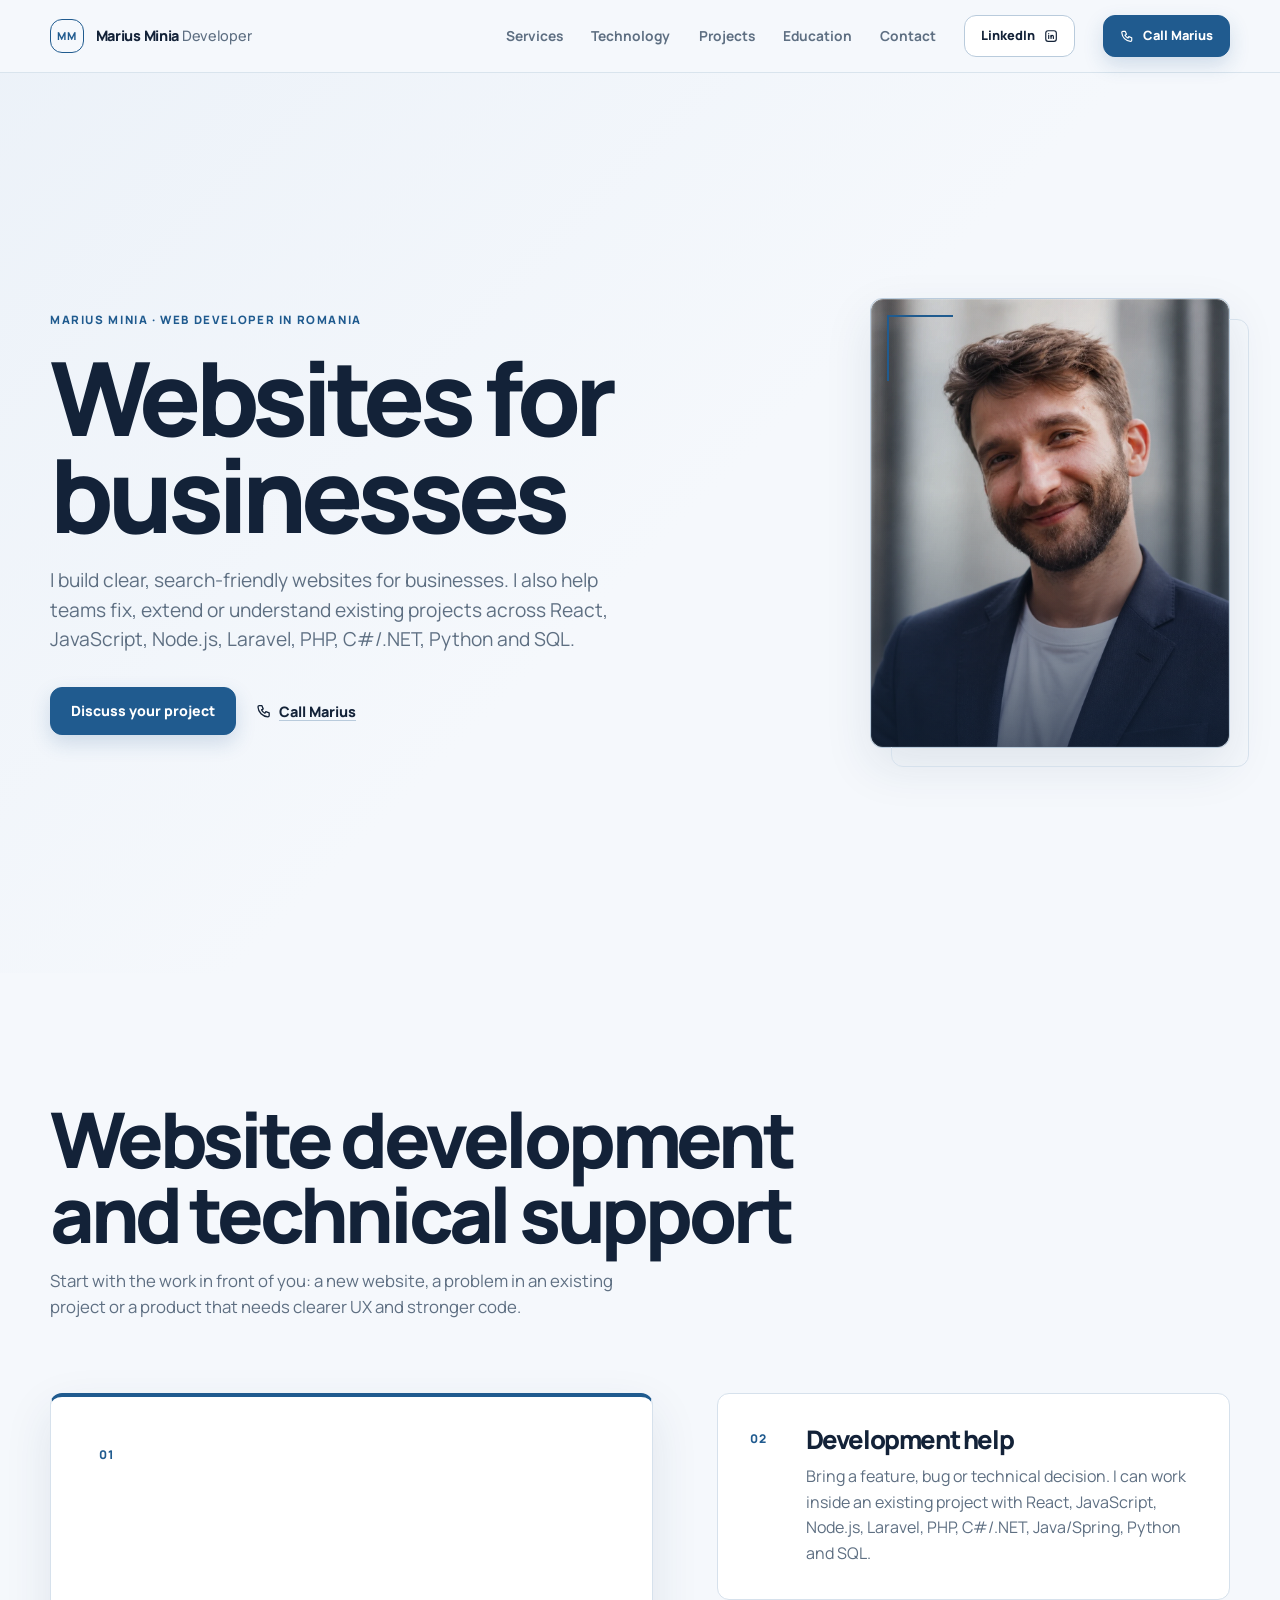
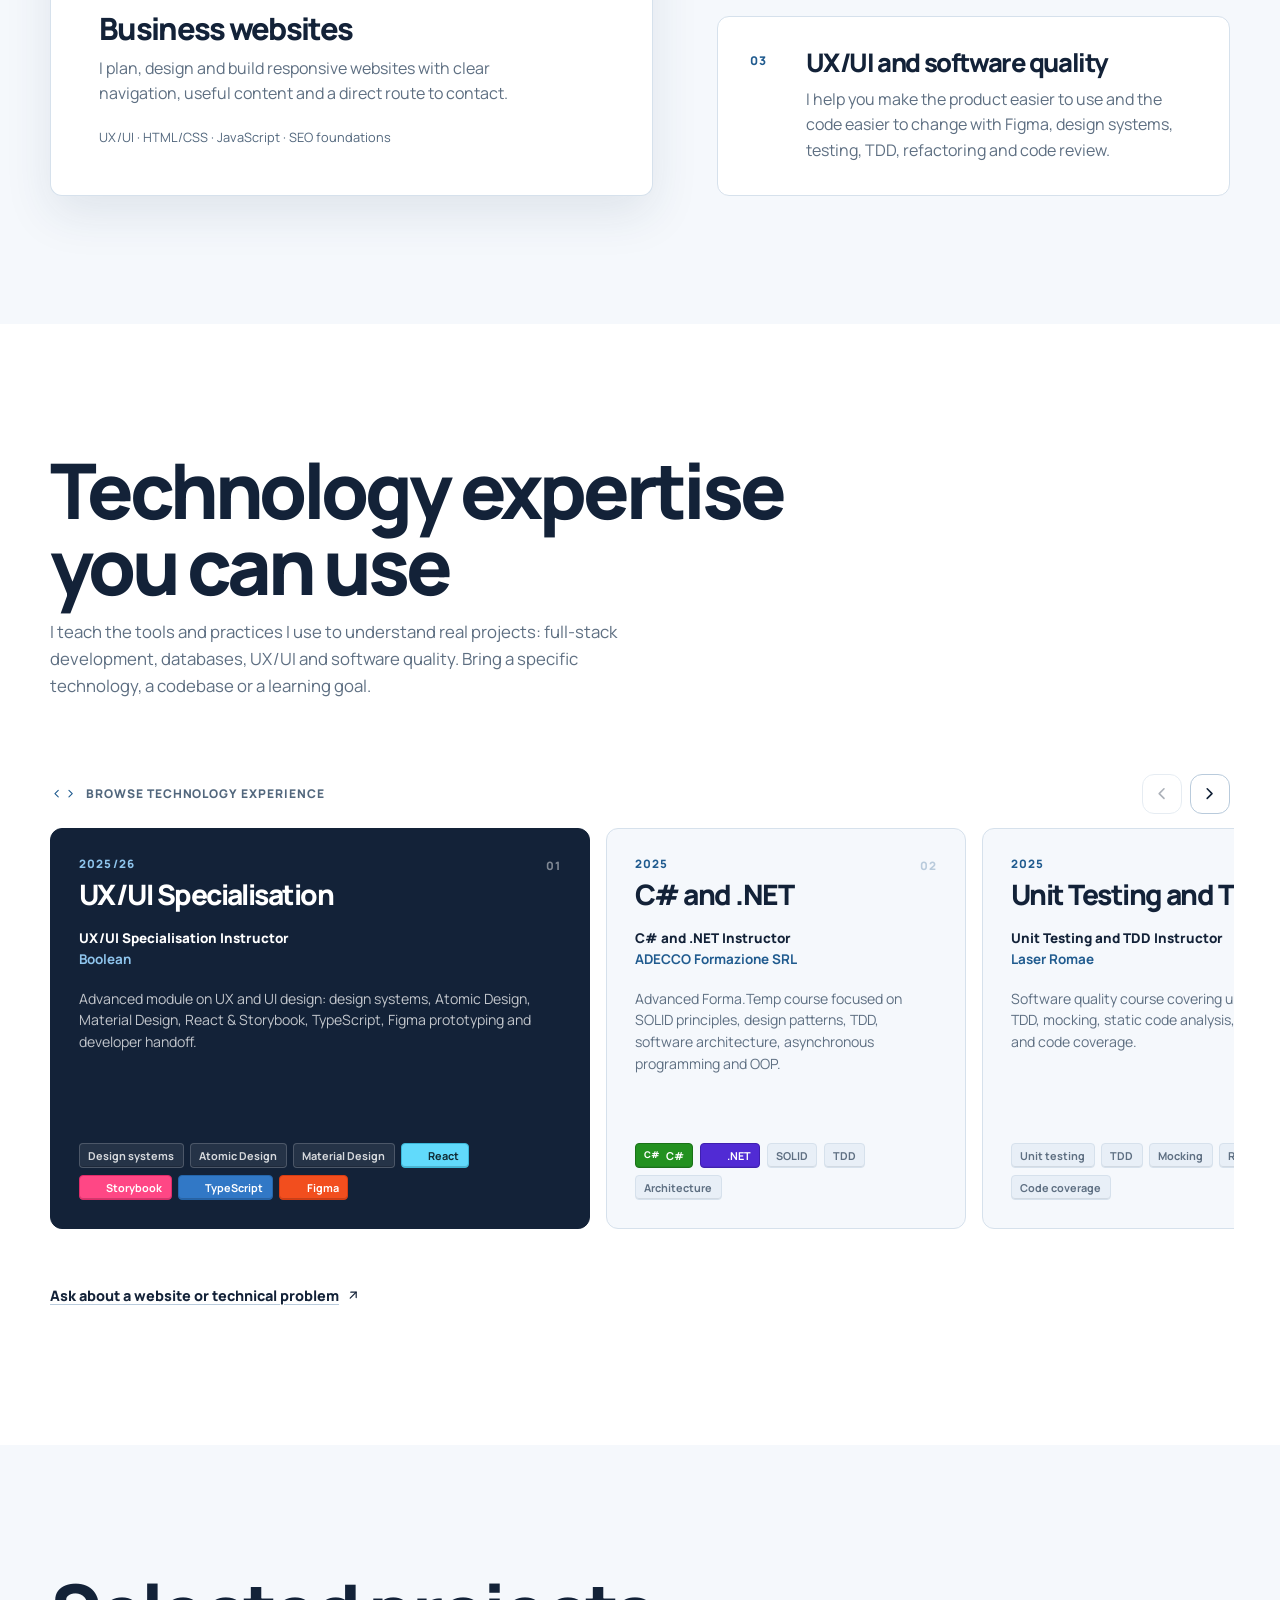
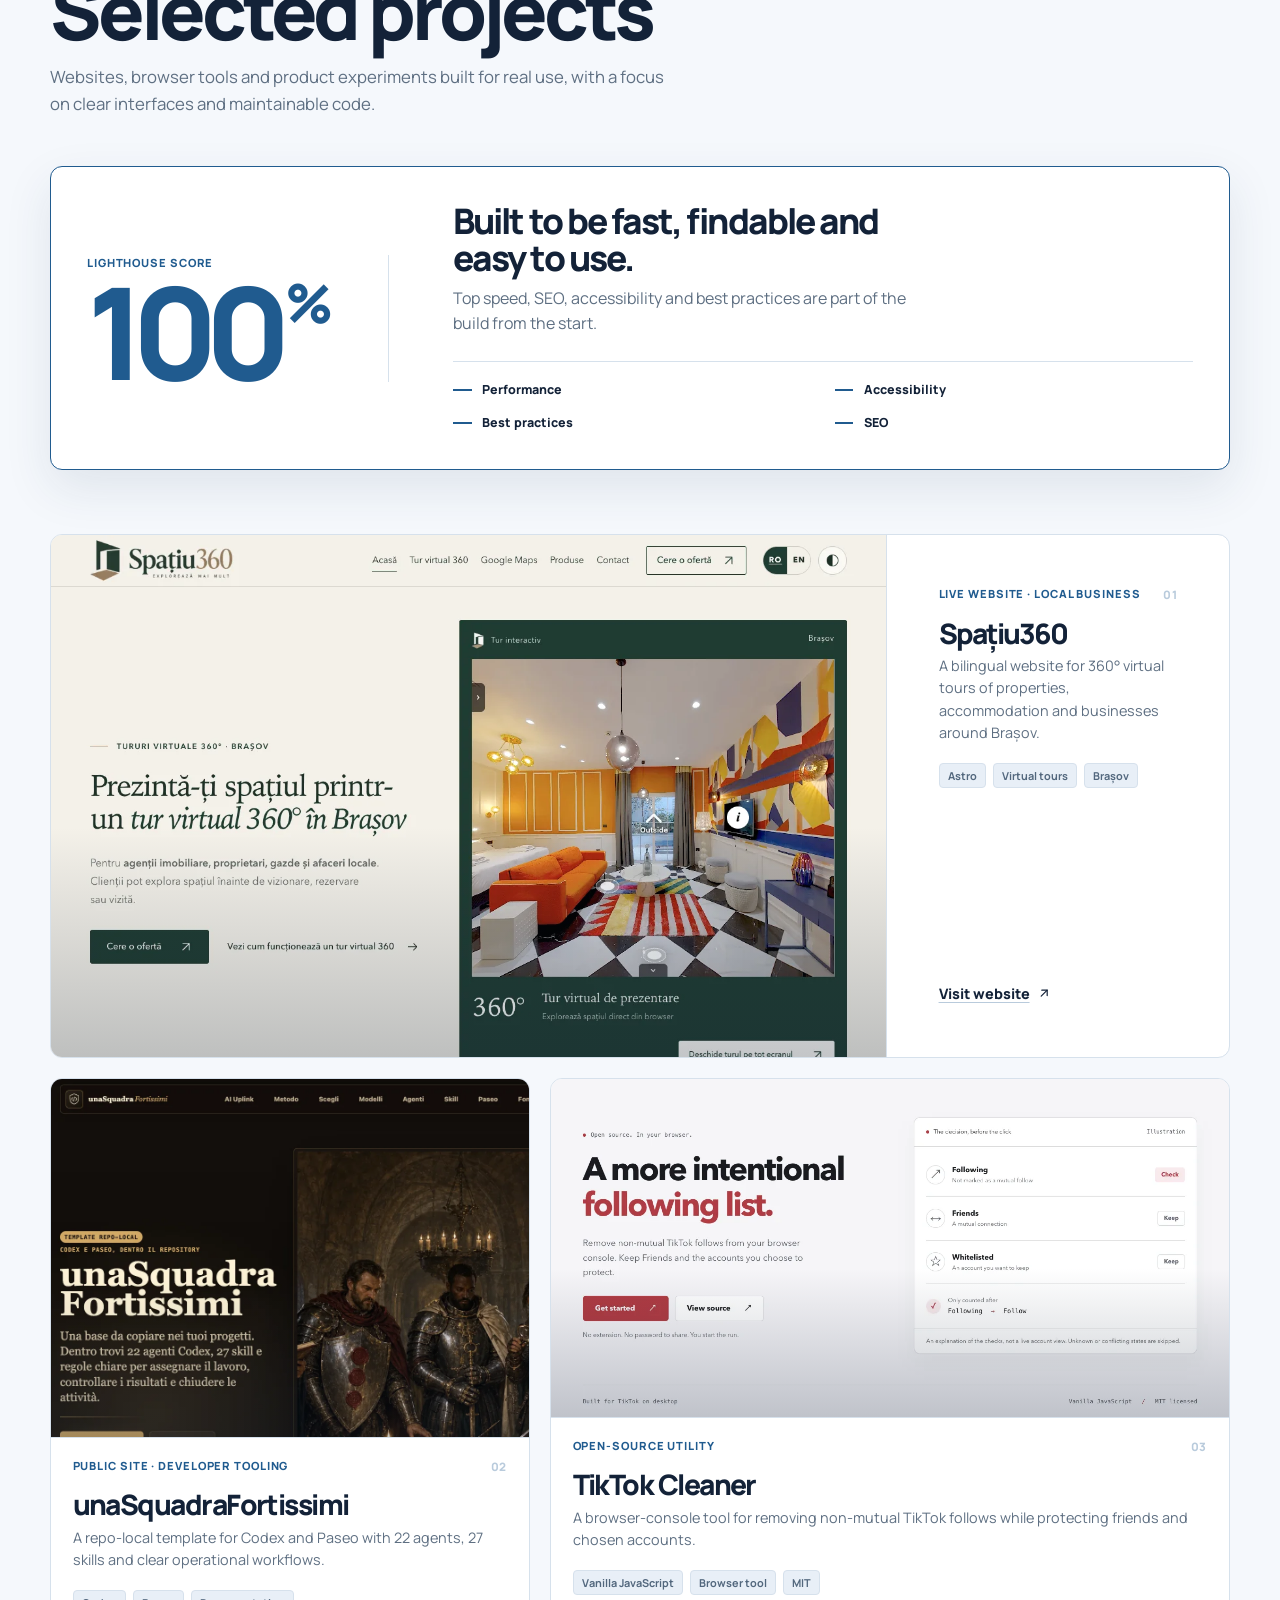
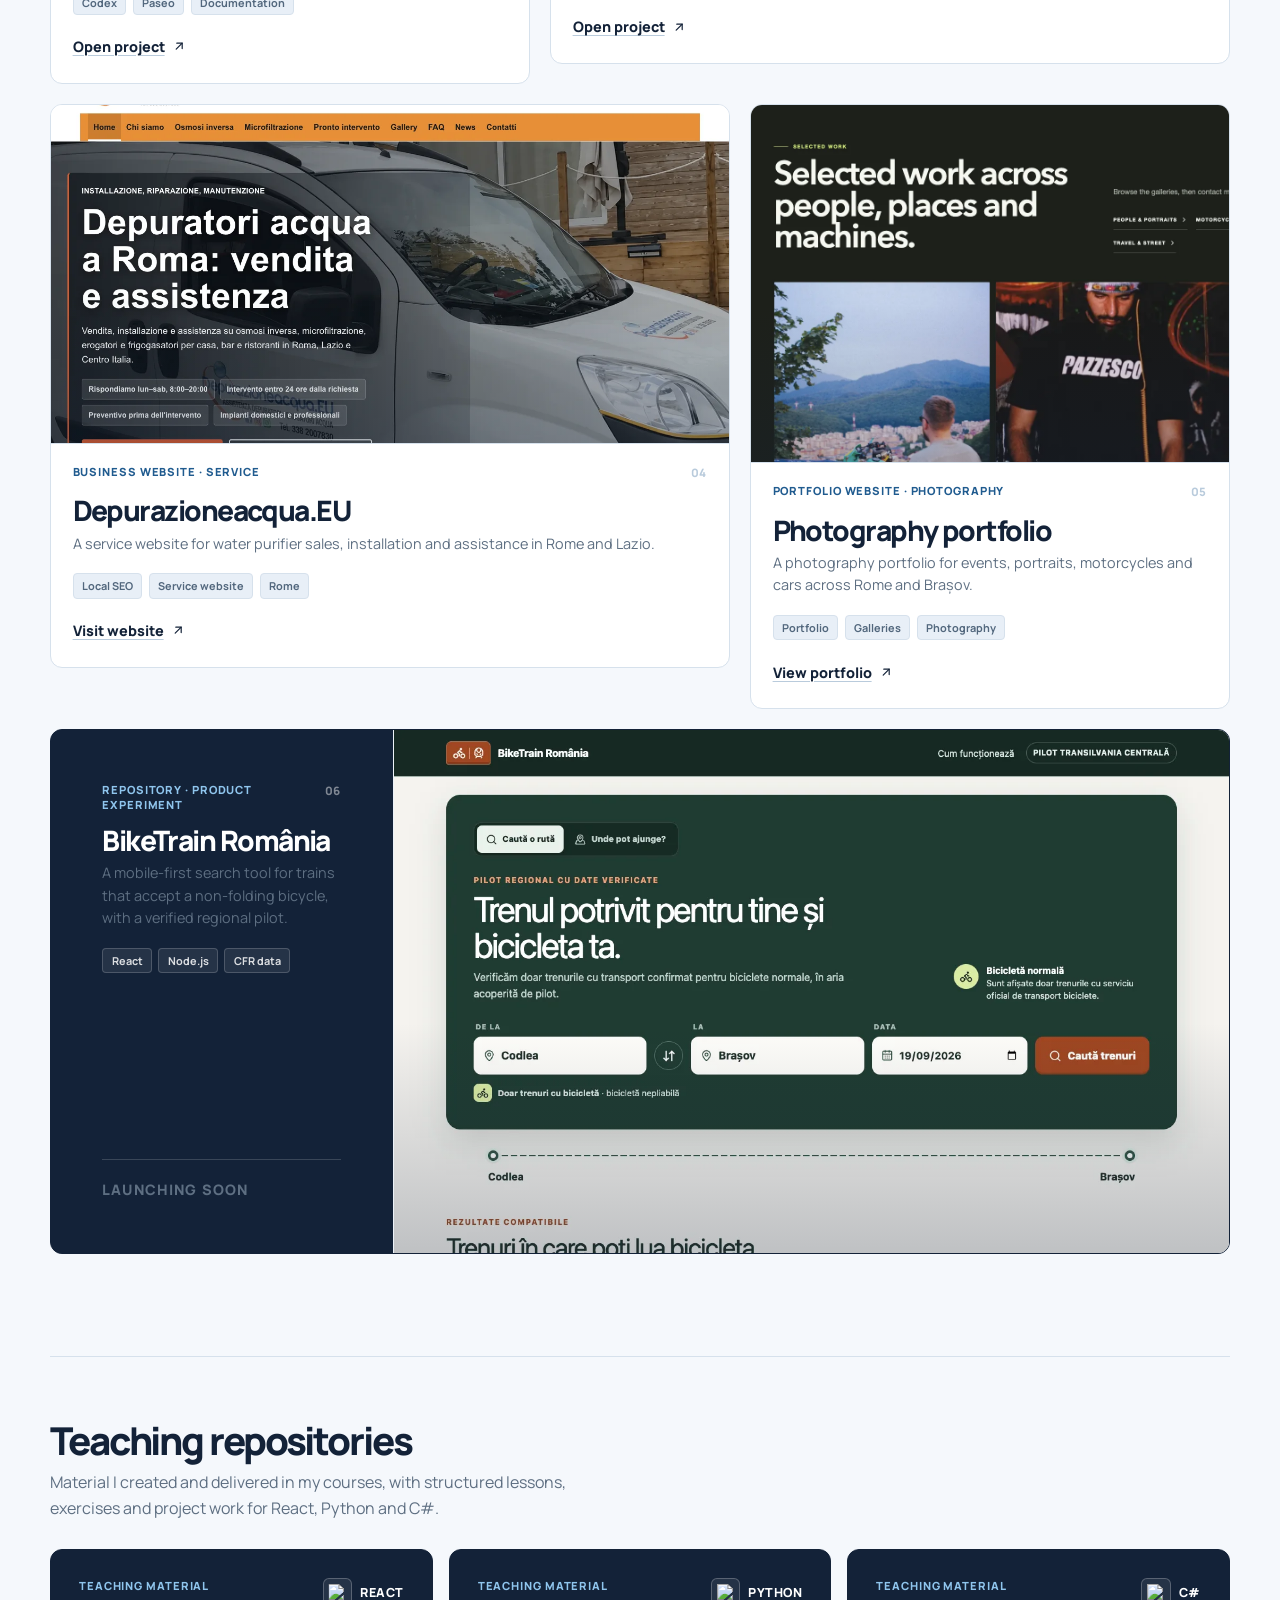
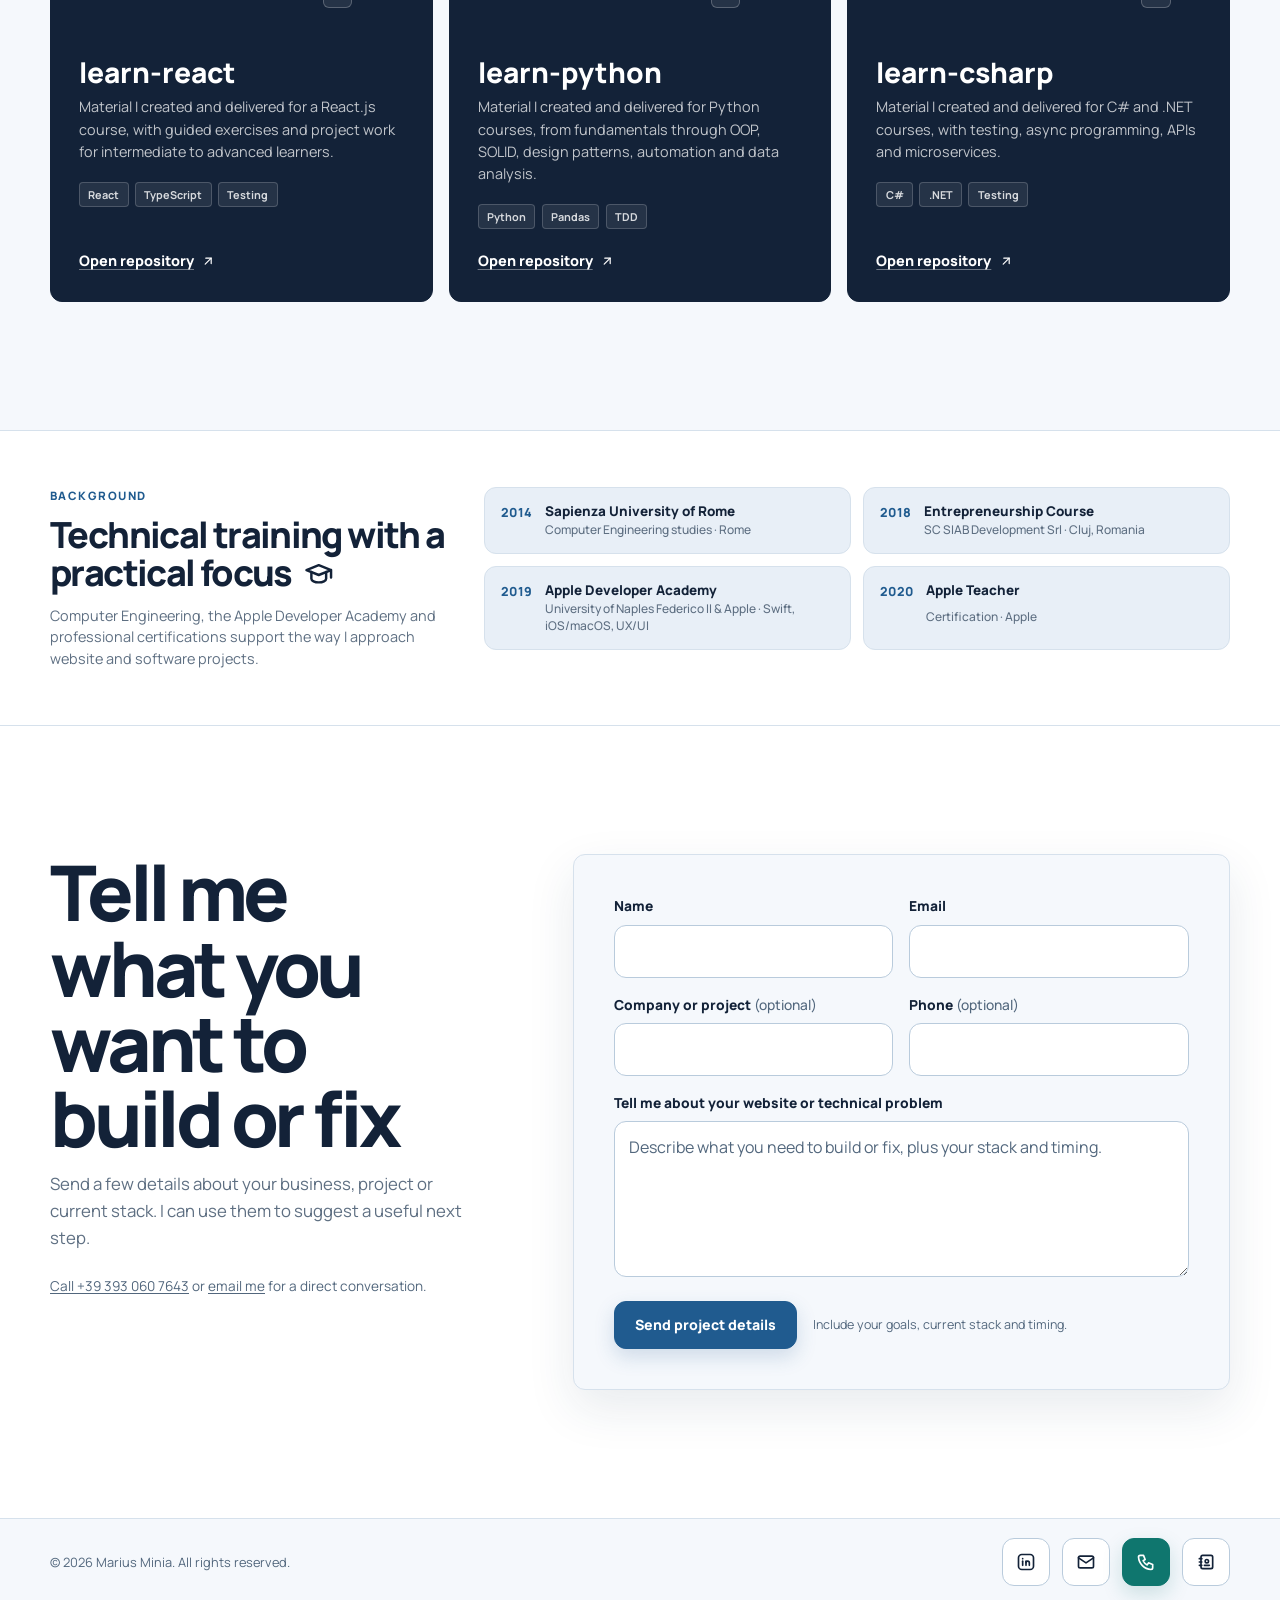
==== commit 33e42100: "Add Lighthouse score proof section" ====
--- a/index.html
+++ b/index.html
@@ -535,6 +535,23 @@
             <p>Websites, browser tools and product experiments built for real use, with a focus on clear interfaces and maintainable code.</p>
           </div>
 
+          <aside class="lighthouse-proof" aria-labelledby="lighthouse-proof-title">
+            <div class="lighthouse-proof-score">
+              <p class="lighthouse-proof-kicker">Lighthouse score</p>
+              <p class="lighthouse-proof-number">100<span>%</span></p>
+            </div>
+            <div class="lighthouse-proof-copy">
+              <h3 id="lighthouse-proof-title">Built to be fast, findable and easy to use.</h3>
+              <p>Top speed, SEO, accessibility and best practices are part of the build from the start.</p>
+              <ul class="lighthouse-proof-metrics" aria-label="Lighthouse categories">
+                <li>Performance</li>
+                <li>Accessibility</li>
+                <li>Best practices</li>
+                <li>SEO</li>
+              </ul>
+            </div>
+          </aside>
+
           <div class="projects-grid" data-content-slot="projects">
             <article class="project-card project-card--featured">
               <a class="project-media" href="https://spatiu360.ro/" target="_blank" rel="noopener noreferrer" aria-label="Open Spațiu360 website">
--- a/assets/css/styles.css
+++ b/assets/css/styles.css
@@ -608,6 +608,96 @@
   font-size: 1.05rem;
 }
 
+.section--work .section-heading {
+  margin-bottom: clamp(2rem, 4vw, 3rem);
+}
+
+.lighthouse-proof {
+  display: grid;
+  grid-template-columns: minmax(220px, 0.58fr) minmax(0, 1.42fr);
+  gap: clamp(1.5rem, 5vw, 4.5rem);
+  align-items: center;
+  margin-bottom: clamp(2.5rem, 5vw, 4rem);
+  padding: clamp(1.35rem, 3vw, 2.25rem);
+  border: 1px solid var(--accent);
+  border-radius: var(--radius);
+  background: var(--surface);
+  box-shadow: var(--shadow-soft);
+}
+
+.lighthouse-proof-score {
+  padding-right: clamp(1.5rem, 4vw, 3.5rem);
+  border-right: 1px solid var(--border);
+}
+
+.lighthouse-proof-kicker {
+  margin: 0 0 0.75rem;
+  color: var(--accent);
+  font-size: 0.7rem;
+  font-weight: 800;
+  letter-spacing: 0.08em;
+  line-height: 1.35;
+  text-transform: uppercase;
+}
+
+.lighthouse-proof-number {
+  margin: 0;
+  color: var(--accent);
+  font-size: clamp(4.5rem, 10vw, 8rem);
+  font-weight: 800;
+  letter-spacing: -0.1em;
+  line-height: 0.78;
+}
+
+.lighthouse-proof-number span {
+  display: inline-block;
+  margin-left: 0.12em;
+  font-size: 0.42em;
+  letter-spacing: -0.05em;
+  vertical-align: top;
+}
+
+.lighthouse-proof-copy h3 {
+  max-width: 18ch;
+  margin-bottom: 0.55rem;
+  font-size: clamp(1.45rem, 3vw, 2.2rem);
+  font-weight: 800;
+  line-height: 1.05;
+}
+
+.lighthouse-proof-copy > p {
+  max-width: 46ch;
+  margin: 0;
+  color: var(--ink-soft);
+}
+
+.lighthouse-proof-metrics {
+  display: grid;
+  grid-template-columns: repeat(2, minmax(0, 1fr));
+  gap: 0.85rem 1.5rem;
+  margin: 1.5rem 0 0;
+  padding: 1.1rem 0 0;
+  border-top: 1px solid var(--border);
+  list-style: none;
+}
+
+.lighthouse-proof-metrics li {
+  display: flex;
+  align-items: center;
+  gap: 0.65rem;
+  color: var(--ink);
+  font-size: 0.78rem;
+  font-weight: 800;
+}
+
+.lighthouse-proof-metrics li::before {
+  width: 1.15rem;
+  height: 2px;
+  flex: 0 0 auto;
+  background: var(--accent);
+  content: "";
+}
+
 /* Services */
 
 .services-layout {
@@ -2073,6 +2163,18 @@
     gap: 0.8rem;
   }
 
+  .lighthouse-proof {
+    grid-template-columns: 1fr;
+    gap: 1.5rem;
+  }
+
+  .lighthouse-proof-score {
+    padding-right: 0;
+    padding-bottom: 1.25rem;
+    border-right: 0;
+    border-bottom: 1px solid var(--border);
+  }
+
   .profile-highlights {
     grid-template-columns: 1fr;
   }
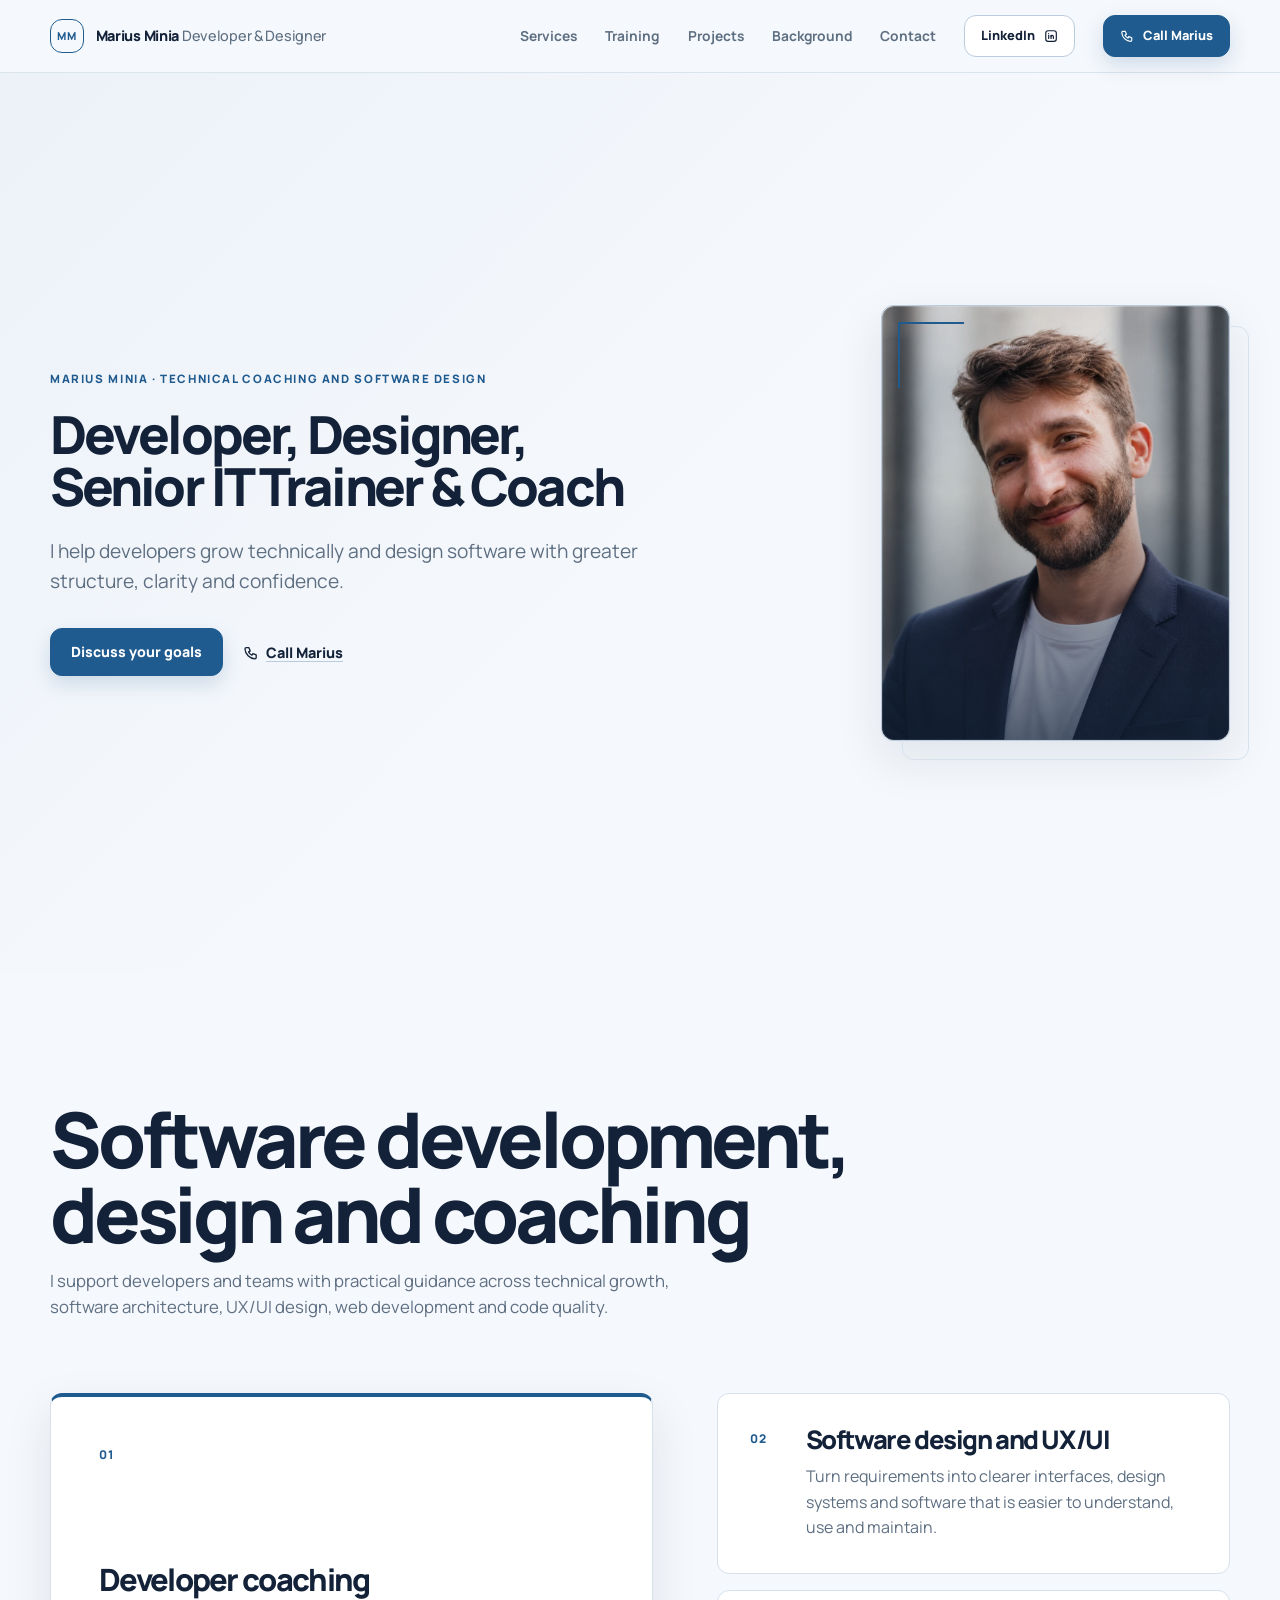
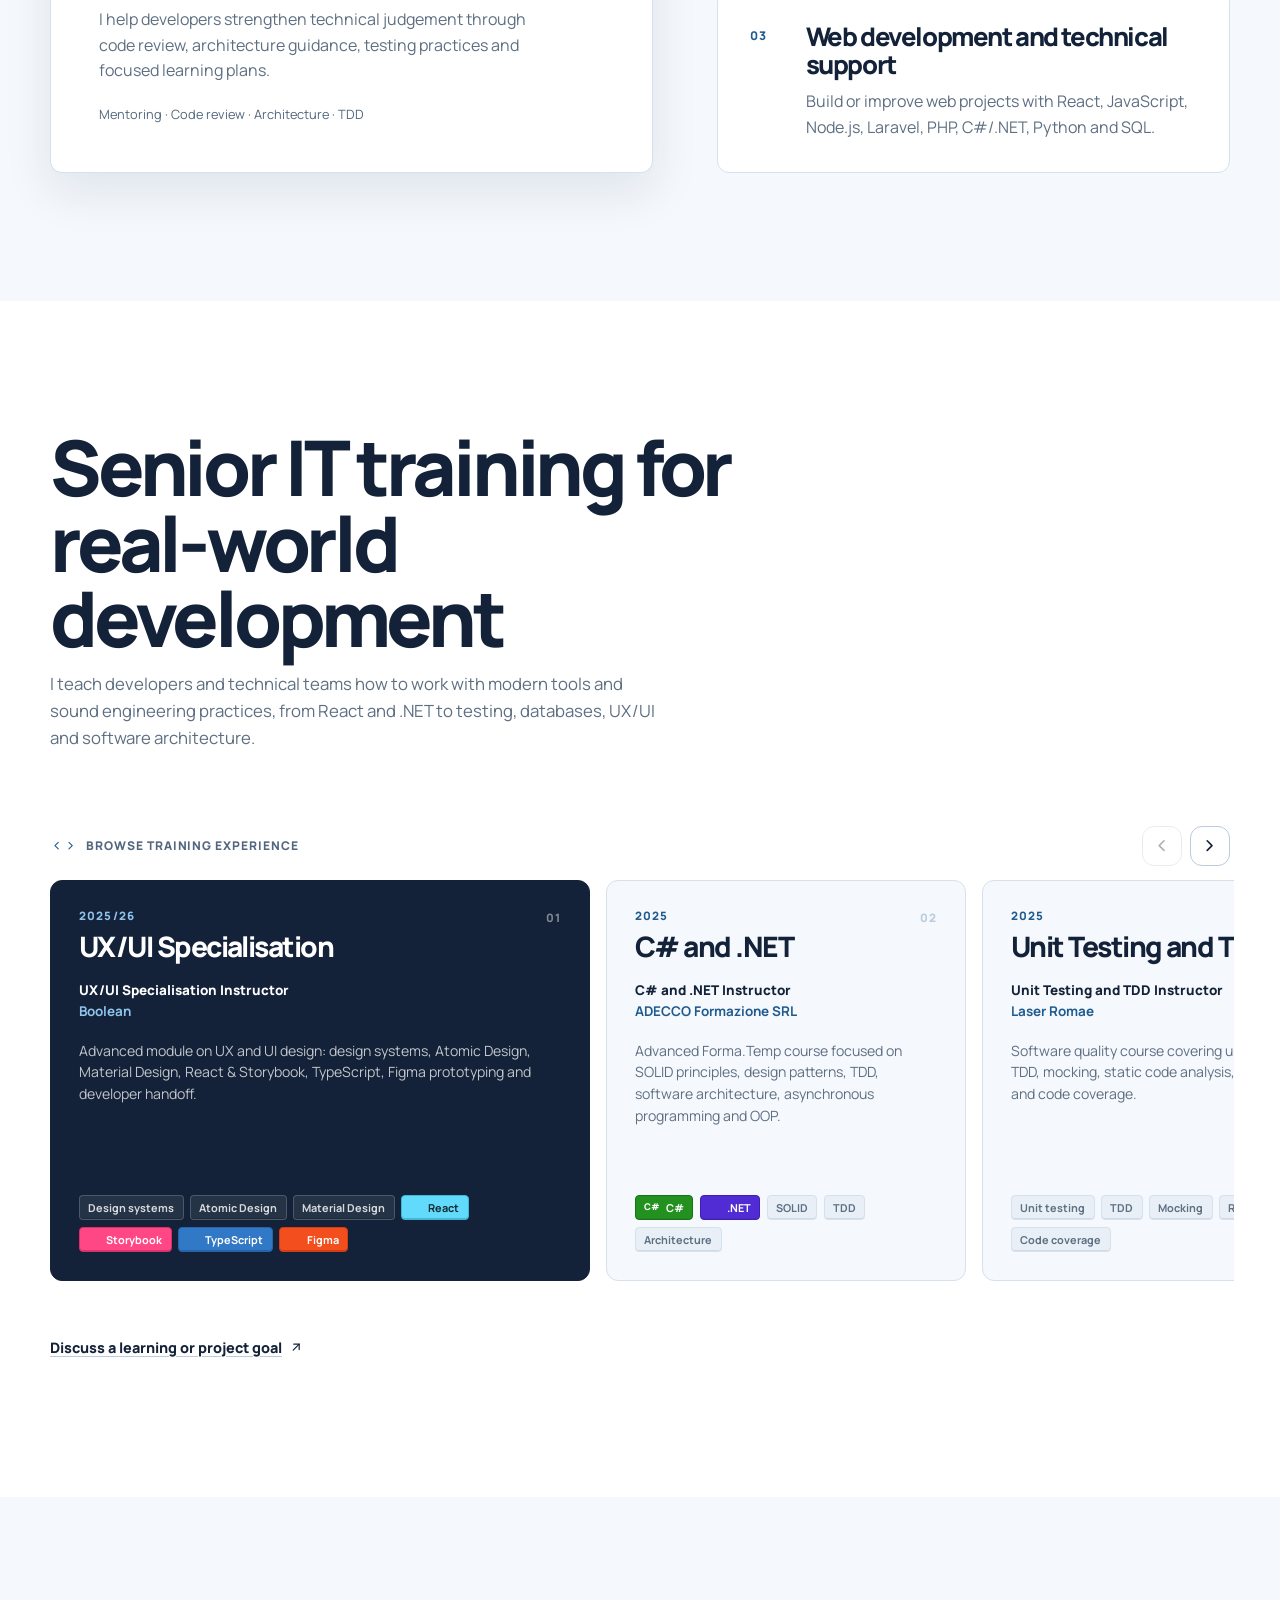
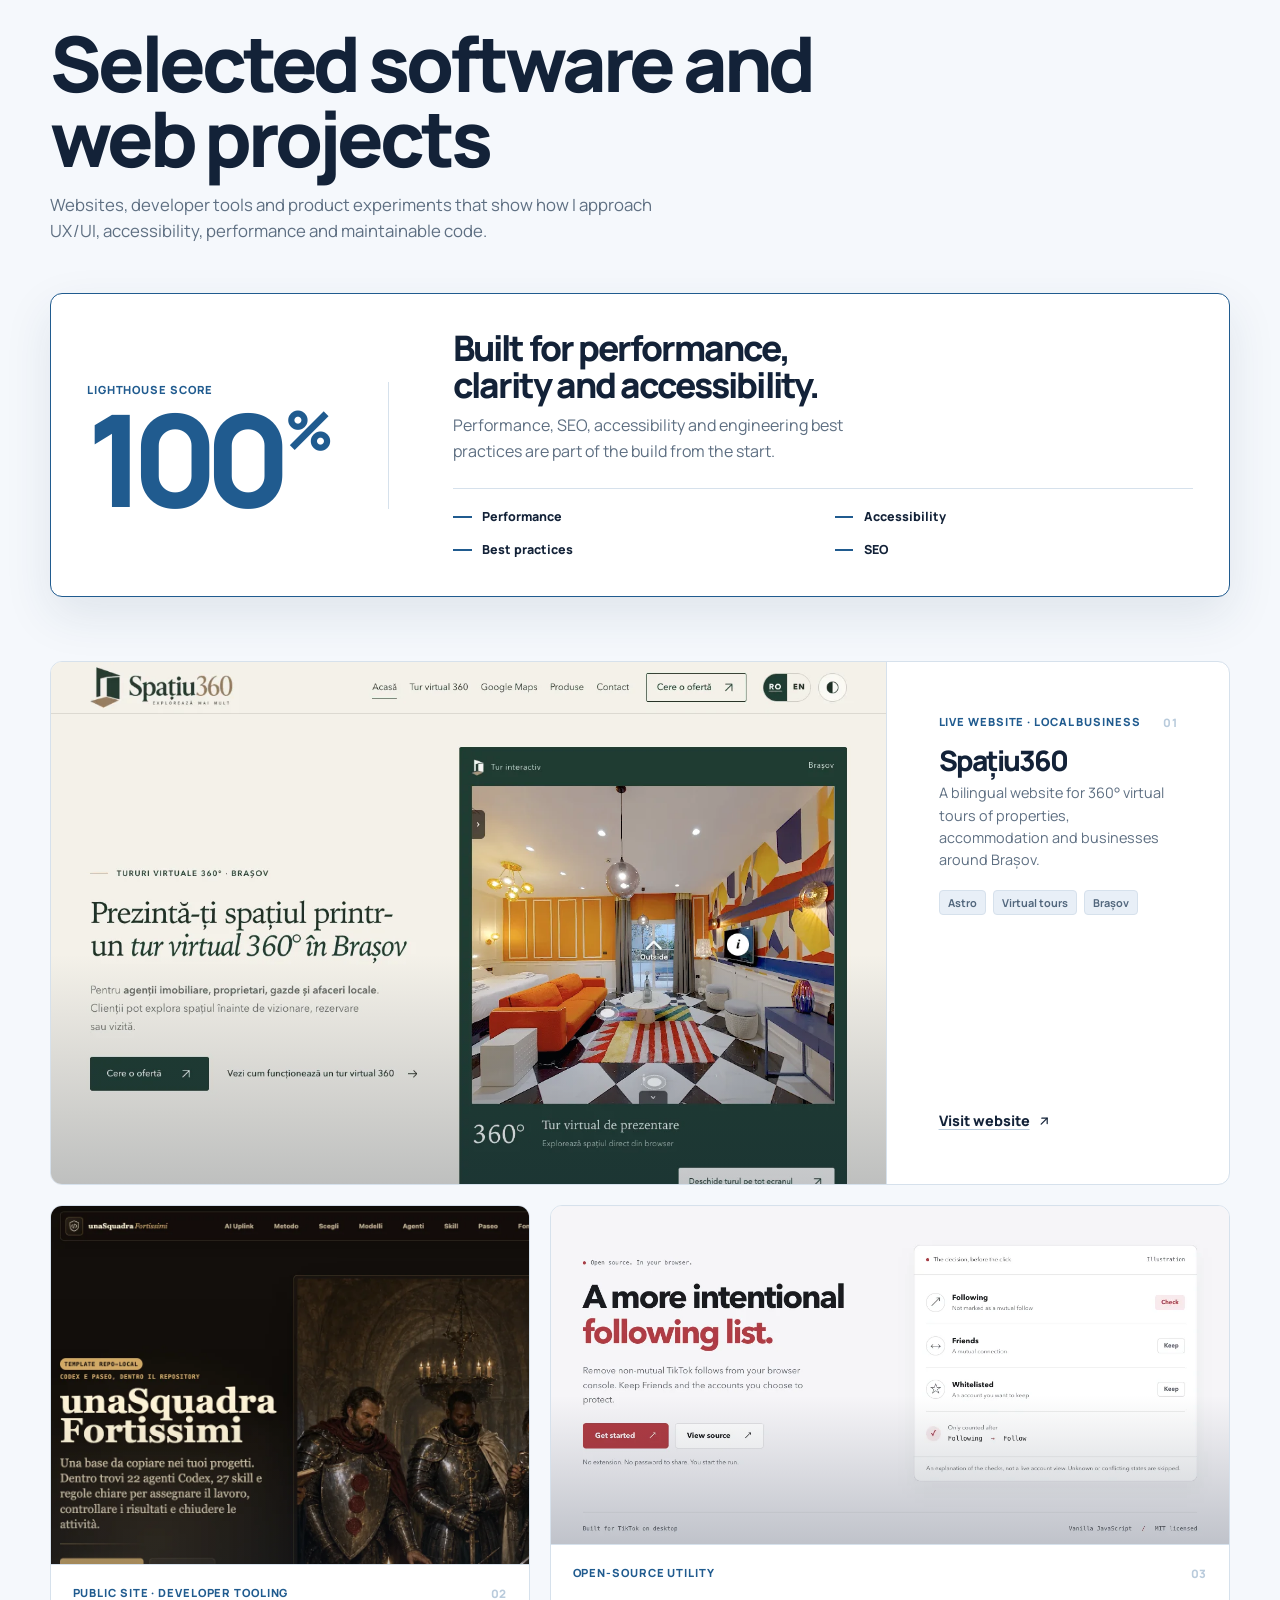
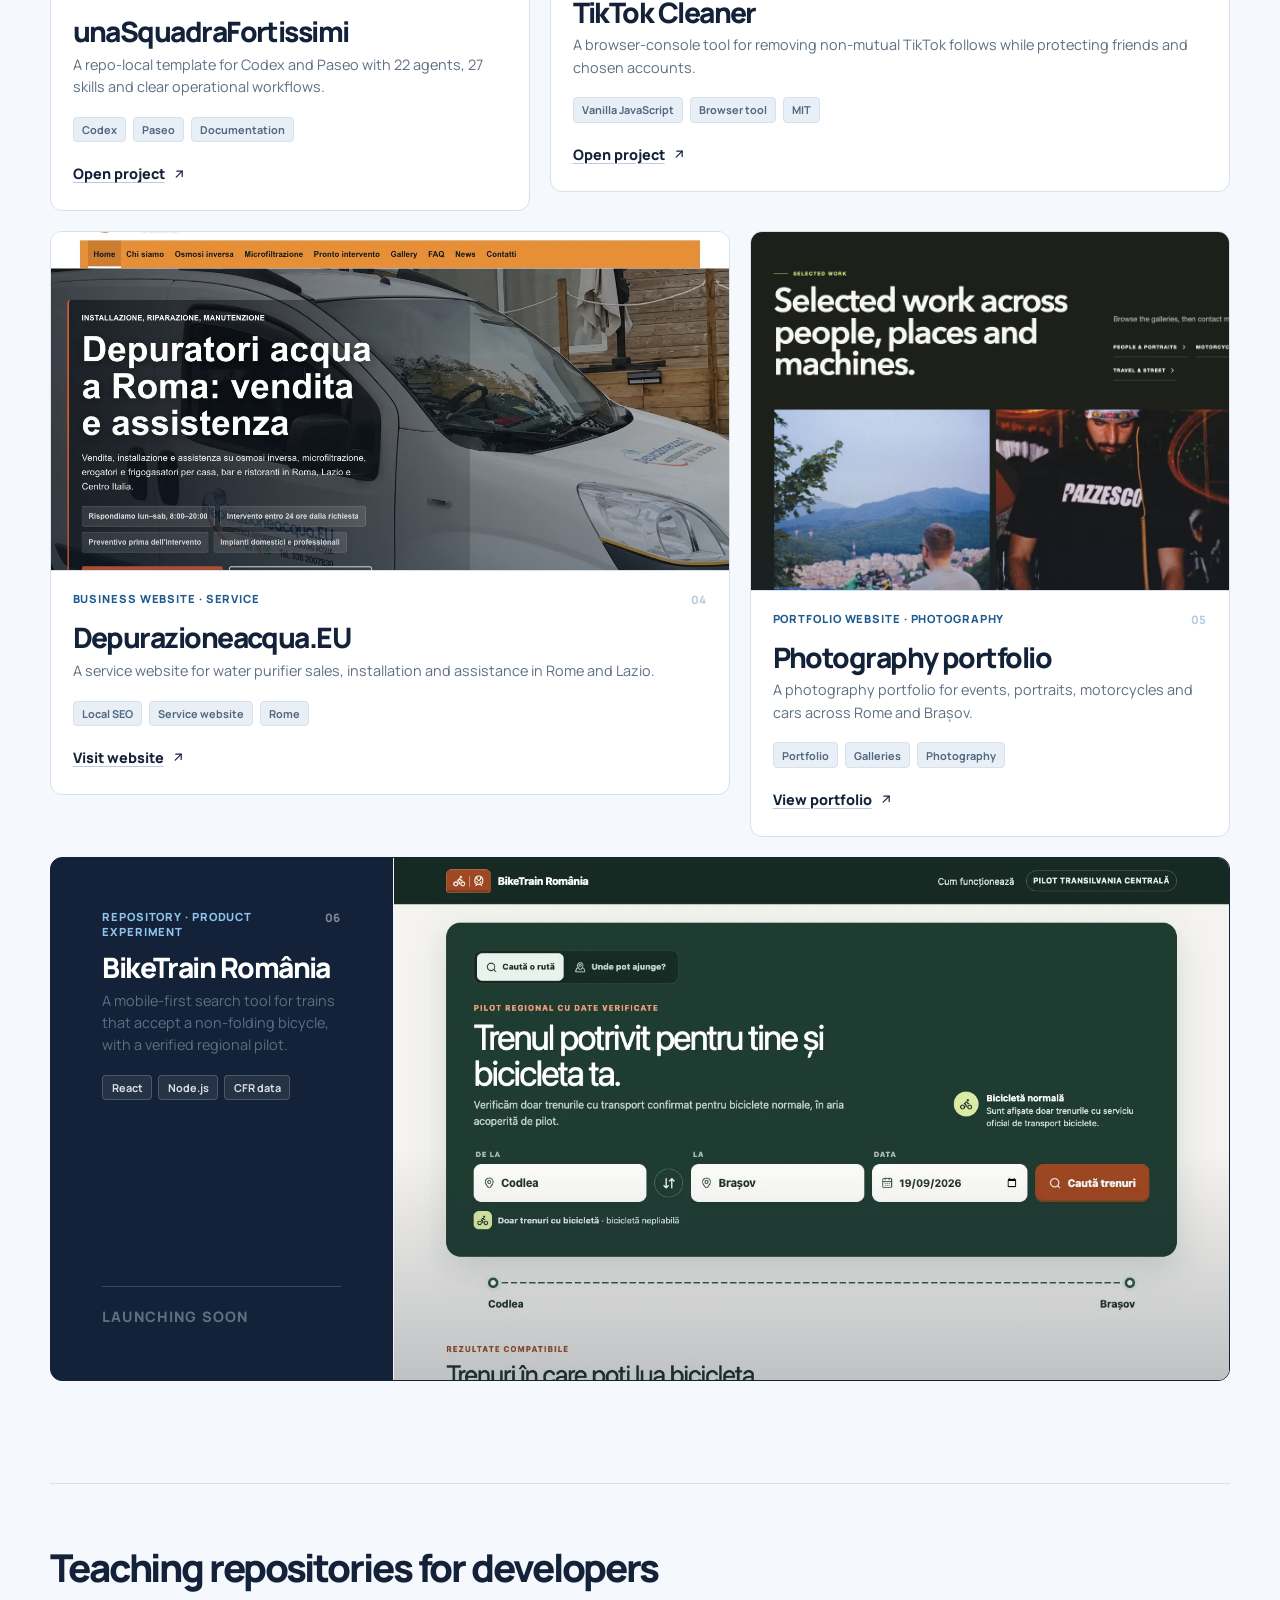
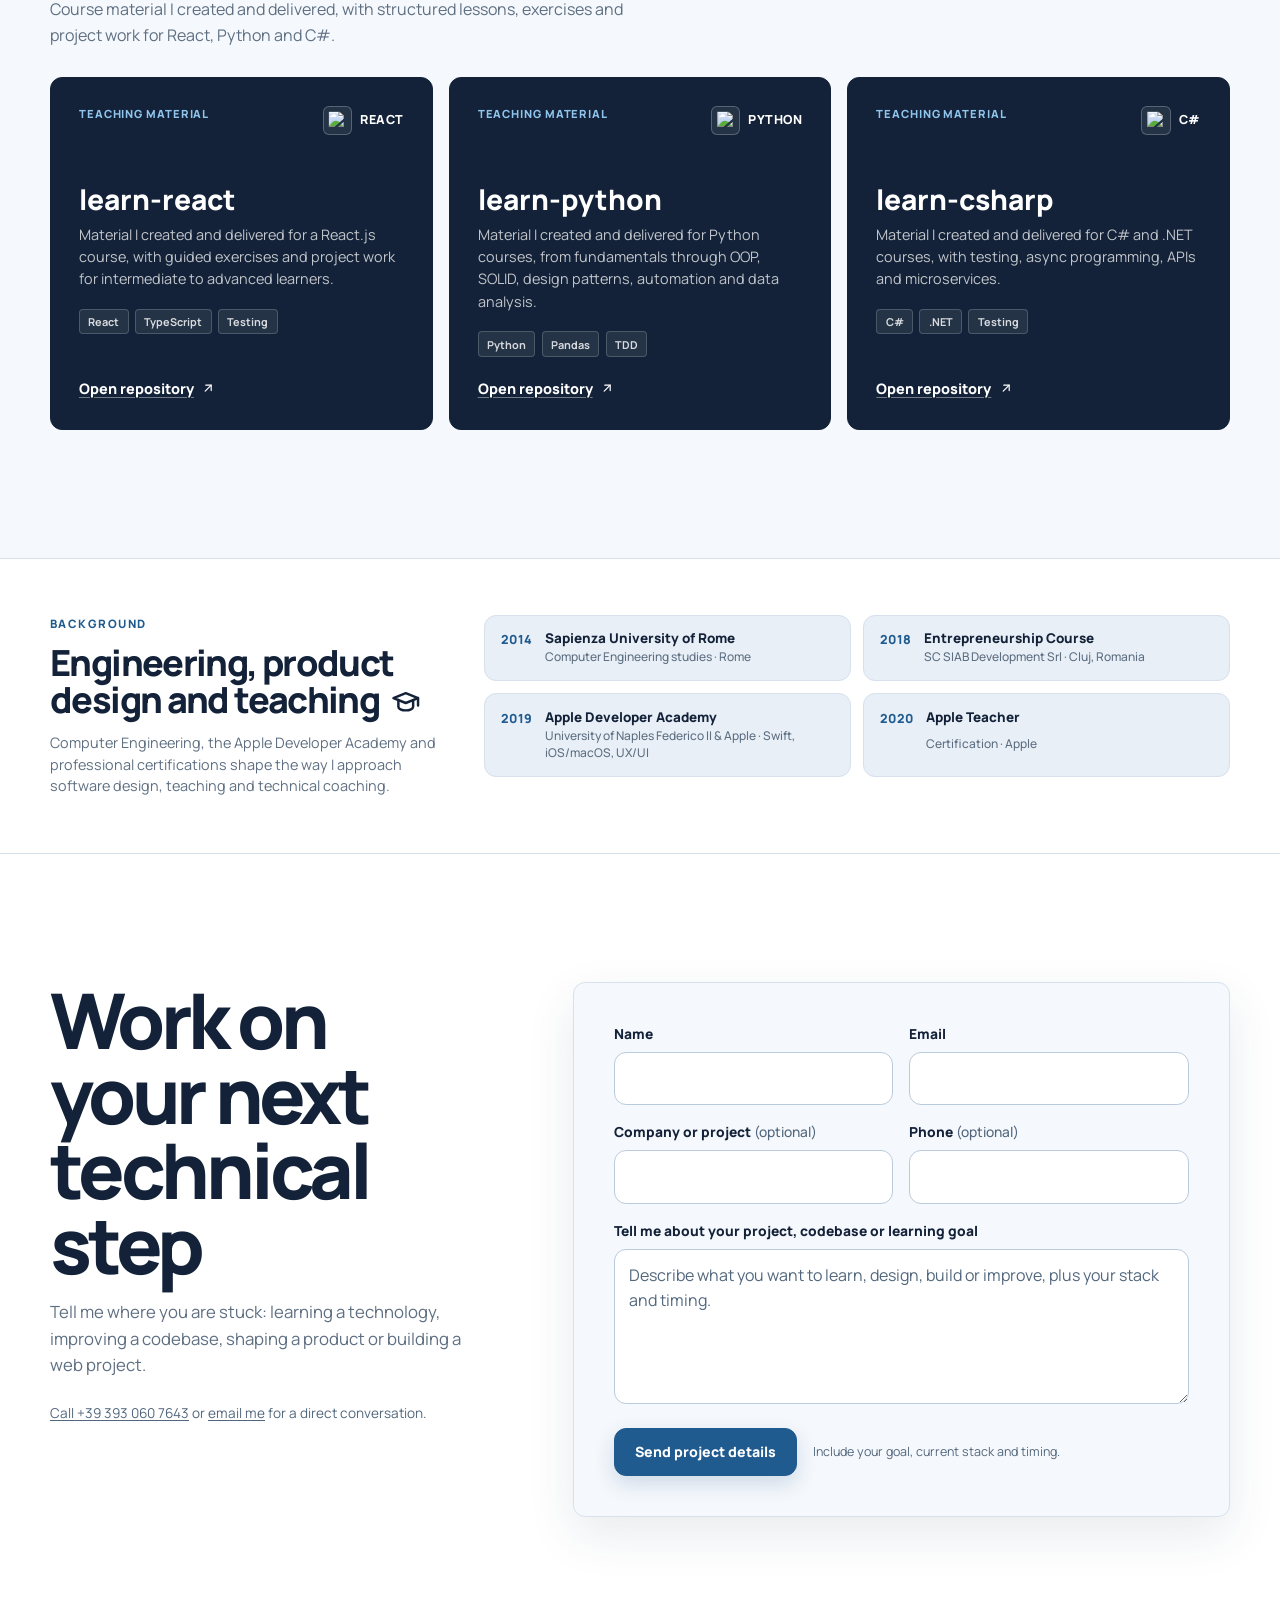
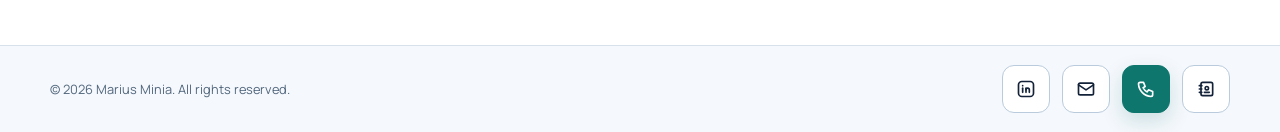
==== commit 5f7a7fd5: "Reposition portfolio around developer coaching and IT training" ====
--- a/index.html
+++ b/index.html
@@ -5,7 +5,7 @@
     <meta name="viewport" content="width=device-width, initial-scale=1">
     <meta
       name="description"
-      content="Web developer in Romania for business websites, web apps and technical support. Get help with React, Laravel, PHP, JavaScript, C#, .NET, Python and SQL."
+      content="Developer, designer, senior IT trainer and coach in Romania. I help developers grow technically through software design, coaching and practical training."
     >
     <meta name="robots" content="index, follow, max-snippet:-1, max-image-preview:large, max-video-preview:-1">
     <meta name="theme-color" content="#f5f8fc">
@@ -15,21 +15,21 @@
     <link rel="preload" href="assets/fonts/Manrope-Variable.ttf" as="font" type="font/ttf" crossorigin>
 
     <meta property="og:type" content="website">
-    <meta property="og:site_name" content="Marius Minia Developer">
-    <meta property="og:title" content="Web Developer in Romania | Websites &amp; Technology Support">
+    <meta property="og:site_name" content="Marius Minia | Developer, Designer &amp; IT Trainer">
+    <meta property="og:title" content="Developer, Designer &amp; Senior IT Trainer | Marius Minia">
     <meta
       property="og:description"
-      content="Business websites, web apps and hands-on technology support for teams working with React, Laravel, PHP, JavaScript, C#, .NET, Python and SQL."
+      content="Developer, designer, senior IT trainer and coach in Romania helping developers grow technically through software design, coaching and practical training."
     >
     <meta property="og:url" content="https://marius93rm.github.io/">
     <meta name="twitter:card" content="summary">
-    <meta name="twitter:title" content="Web Developer in Romania | Websites &amp; Technology Support">
+    <meta name="twitter:title" content="Developer, Designer &amp; Senior IT Trainer | Marius Minia">
     <meta
       name="twitter:description"
-      content="Business websites, web apps and hands-on technology support for teams working with React, Laravel, PHP, JavaScript, C#, .NET, Python and SQL."
+      content="Developer, designer, senior IT trainer and coach in Romania helping developers grow technically through software design, coaching and practical training."
     >
 
-    <title>Web Developer in Romania | Websites &amp; Technology Support</title>
+    <title>Developer, Designer &amp; Senior IT Trainer | Marius Minia</title>
     <link rel="stylesheet" href="assets/css/styles.css">
 
     <script type="application/ld+json">
@@ -40,17 +40,17 @@
             "@type": "WebSite",
             "@id": "https://marius93rm.github.io/#website",
             "url": "https://marius93rm.github.io/",
-            "name": "Marius Minia Developer",
+            "name": "Marius Minia | Developer, Designer & IT Trainer",
             "alternateName": "Marius Minia",
-            "description": "Business websites, web applications and technical support from Marius Minia, a web developer in Romania.",
+            "description": "Developer, designer, senior IT trainer and coach helping developers grow technically and design software with greater structure and clarity.",
             "inLanguage": "en"
           },
           {
             "@type": "WebPage",
             "@id": "https://marius93rm.github.io/#webpage",
             "url": "https://marius93rm.github.io/",
-            "name": "Web Developer in Romania | Websites & Technology Support",
-            "description": "Web developer in Romania for business websites, web apps and technical support.",
+            "name": "Developer, Designer & Senior IT Trainer | Marius Minia",
+            "description": "Developer, designer, senior IT trainer and coach in Romania helping developers grow technically through software design, coaching and practical training.",
             "isPartOf": {
               "@id": "https://marius93rm.github.io/#website"
             },
@@ -61,15 +61,15 @@
               "@id": "https://marius93rm.github.io/#service"
             },
             "inLanguage": "en",
-            "dateModified": "2026-09-19"
+            "dateModified": "2026-09-22"
           },
           {
             "@type": "Person",
             "@id": "https://marius93rm.github.io/#person",
             "name": "Marius Minia",
             "url": "https://marius93rm.github.io/",
-            "jobTitle": "Web Developer and IT Instructor",
-            "description": "Web developer in Romania building business websites and helping teams with web development, UX/UI and software quality.",
+            "jobTitle": "Developer, Designer, Senior IT Trainer and Coach",
+            "description": "Developer, designer, senior IT trainer and coach in Romania helping developers grow technically and design software with greater structure and clarity.",
             "email": "marius93rm@gmail.com",
             "telephone": "+39 393 060 7643",
             "sameAs": [
@@ -117,8 +117,12 @@
               }
             ],
             "knowsAbout": [
+              "Developer coaching",
+              "Technical training",
+              "Software design",
+              "Software architecture",
               "Websites",
-              "Digital presence",
+              "Digital products",
               "Full-stack development",
               "Web development",
               "Software quality",
@@ -127,8 +131,11 @@
               "Swift",
               "iOS development",
               "macOS development",
-              "UX/UI",
+              "UX/UI design",
               "Product design",
+              "Code review",
+              "Test-driven development",
+              "Design systems",
               "Digital marketing",
               "Informatics teaching"
             ]
@@ -136,9 +143,9 @@
           {
             "@type": "ProfessionalService",
             "@id": "https://marius93rm.github.io/#service",
-            "name": "Marius Minia Web Development",
+            "name": "Marius Minia Developer Coaching and Software Design",
             "url": "https://marius93rm.github.io/",
-            "description": "Website development and technical support for businesses and teams in Romania.",
+            "description": "Developer coaching, software design, UX/UI, IT training and web development for developers and teams in Romania and beyond.",
             "provider": {
               "@id": "https://marius93rm.github.io/#person"
             },
@@ -147,11 +154,12 @@
               "name": "Romania"
             },
             "serviceType": [
-              "Business website development",
-              "Web application development",
-              "Technical support",
+              "Developer coaching",
+              "Software design and architecture",
               "UX/UI design",
-              "Software quality"
+              "IT training",
+              "Web development",
+              "Technical support"
             ],
             "contactPoint": {
               "@type": "ContactPoint",
@@ -173,14 +181,14 @@
       <div class="container nav-shell">
         <a class="brand" href="/">
           <span class="brand-mark" aria-hidden="true">MM</span>
-          <span class="brand-name">Marius Minia <span>Developer</span></span>
+          <span class="brand-name">Marius Minia <span>Developer &amp; Designer</span></span>
         </a>
 
         <nav class="primary-nav" id="primary-navigation" aria-label="Primary navigation">
           <a href="#services">Services</a>
-          <a href="#teaching">Technology</a>
+          <a href="#teaching">Training</a>
           <a href="#work">Projects</a>
-          <a href="#background">Education</a>
+          <a href="#background">Background</a>
           <a href="#contact">Contact</a>
           <a
             class="button button--small button--secondary"
@@ -215,13 +223,13 @@
       <section class="hero" aria-labelledby="hero-title">
         <div class="container hero-grid">
           <div class="hero-copy">
-            <p class="eyebrow">Marius Minia · Web developer in Romania</p>
-            <h1 id="hero-title">Websites for businesses</h1>
+            <p class="eyebrow">Marius Minia · Technical coaching and software design</p>
+            <h1 id="hero-title"><span class="hero-title-line">Developer, Designer,</span> <span class="hero-title-line">Senior IT Trainer &amp; Coach</span></h1>
             <p class="hero-summary">
-              I build clear, search-friendly websites for businesses. I also help teams fix, extend or understand existing projects across React, JavaScript, Node.js, Laravel, PHP, C#/.NET, Python and SQL.
+              I help developers grow technically and design software with greater structure, clarity and confidence.
             </p>
             <div class="hero-actions" role="group" aria-label="Primary actions">
-              <a class="button" href="#contact">Discuss your project</a>
+              <a class="button" href="#contact">Discuss your goals</a>
               <a class="text-link" href="tel:+393930607643">
                 <svg class="icon" aria-hidden="true" focusable="false"><use href="assets/icons/tabler-icons.svg#icon-phone"></use></svg>
                 Call Marius
@@ -234,7 +242,7 @@
               <source srcset="assets/images/portrait/marius-minia-portrait.webp" type="image/webp">
               <img
                 src="assets/images/portrait/marius-minia-portrait.png"
-                alt="Marius Minia, web developer in Romania, wearing a navy jacket over a white shirt."
+                alt="Marius Minia, developer, designer and senior IT trainer, wearing a navy jacket over a white shirt."
                 width="1254"
                 height="1254"
                 loading="eager"
@@ -244,7 +252,7 @@
             </picture>
             <div class="portrait-overlay" aria-hidden="true"></div>
             <figcaption class="sr-only">
-              Marius Minia, web developer in Romania.
+              Marius Minia, developer, designer and senior IT trainer.
             </figcaption>
           </figure>
         </div>
@@ -253,32 +261,32 @@
       <section class="section section--services" id="services" aria-labelledby="services-title">
         <div class="container">
           <div class="section-heading section-heading--narrow">
-            <h2 id="services-title">Website development and technical support</h2>
-            <p>Start with the work in front of you: a new website, a problem in an existing project or a product that needs clearer UX and stronger code.</p>
+            <h2 id="services-title">Software development, design and coaching</h2>
+            <p>I support developers and teams with practical guidance across technical growth, software architecture, UX/UI design, web development and code quality.</p>
           </div>
 
           <div class="services-layout">
             <article class="service-feature">
               <span class="service-index" aria-hidden="true">01</span>
-              <h3>Business websites</h3>
-              <p>I plan, design and build responsive websites with clear navigation, useful content and a direct route to contact.</p>
-              <span class="service-slot-note">UX/UI · HTML/CSS · JavaScript · SEO foundations</span>
+              <h3>Developer coaching</h3>
+              <p>I help developers strengthen technical judgement through code review, architecture guidance, testing practices and focused learning plans.</p>
+              <span class="service-slot-note">Mentoring · Code review · Architecture · TDD</span>
             </article>
 
             <div class="service-supporting">
               <article class="service-row">
                 <span class="service-index" aria-hidden="true">02</span>
                 <div>
-                  <h3>Development help</h3>
-                  <p>Bring a feature, bug or technical decision. I can work inside an existing project with React, JavaScript, Node.js, Laravel, PHP, C#/.NET, Java/Spring, Python and SQL.</p>
+                  <h3>Software design and UX/UI</h3>
+                  <p>Turn requirements into clearer interfaces, design systems and software that is easier to understand, use and maintain.</p>
                 </div>
               </article>
 
               <article class="service-row">
                 <span class="service-index" aria-hidden="true">03</span>
                 <div>
-                  <h3>UX/UI and software quality</h3>
-                  <p>I help you make the product easier to use and the code easier to change with Figma, design systems, testing, TDD, refactoring and code review.</p>
+                  <h3>Web development and technical support</h3>
+                  <p>Build or improve web projects with React, JavaScript, Node.js, Laravel, PHP, C#/.NET, Python and SQL.</p>
                 </div>
               </article>
             </div>
@@ -289,8 +297,8 @@
       <section class="section section--teaching" id="teaching" aria-labelledby="teaching-title">
         <div class="container">
           <div class="section-heading">
-            <h2 id="teaching-title">Technology expertise you can use</h2>
-            <p>I teach the tools and practices I use to understand real projects: full-stack development, databases, UX/UI and software quality. Bring a specific technology, a codebase or a learning goal.</p>
+            <h2 id="teaching-title">Senior IT training for real-world development</h2>
+            <p>I teach developers and technical teams how to work with modern tools and sound engineering practices, from React and .NET to testing, databases, UX/UI and software architecture.</p>
           </div>
 
           <div class="teaching-slider" data-teaching-slider>
@@ -300,7 +308,7 @@
                   <svg class="icon" focusable="false"><use href="assets/icons/tabler-icons.svg#icon-chevron-left"></use></svg>
                   <svg class="icon" focusable="false"><use href="assets/icons/tabler-icons.svg#icon-chevron-right"></use></svg>
                 </span>
-                <span>Browse technology experience</span>
+                <span>Browse training experience</span>
               </p>
               <div class="teaching-slider-controls" data-teaching-controls hidden>
                 <button class="icon-button" type="button" data-teaching-prev aria-controls="teaching-experience-viewport" aria-label="Previous teaching card">
@@ -523,7 +531,7 @@
             </article>
               </div>
             </div>
-            <p class="section-cta"><a class="text-link" href="#contact">Ask about a website or technical problem <svg class="icon icon--arrow" aria-hidden="true" focusable="false"><use href="assets/icons/tabler-icons.svg#icon-arrow-up-right"></use></svg></a></p>
+            <p class="section-cta"><a class="text-link" href="#contact">Discuss a learning or project goal <svg class="icon icon--arrow" aria-hidden="true" focusable="false"><use href="assets/icons/tabler-icons.svg#icon-arrow-up-right"></use></svg></a></p>
           </div>
         </div>
       </section>
@@ -531,8 +539,8 @@
       <section class="section section--work" id="work" aria-labelledby="work-title">
         <div class="container">
           <div class="section-heading section-heading--narrow">
-            <h2 id="work-title">Selected projects</h2>
-            <p>Websites, browser tools and product experiments built for real use, with a focus on clear interfaces and maintainable code.</p>
+            <h2 id="work-title">Selected software and web projects</h2>
+            <p>Websites, developer tools and product experiments that show how I approach UX/UI, accessibility, performance and maintainable code.</p>
           </div>
 
           <aside class="lighthouse-proof" aria-labelledby="lighthouse-proof-title">
@@ -541,8 +549,8 @@
               <p class="lighthouse-proof-number">100<span>%</span></p>
             </div>
             <div class="lighthouse-proof-copy">
-              <h3 id="lighthouse-proof-title">Built to be fast, findable and easy to use.</h3>
-              <p>Top speed, SEO, accessibility and best practices are part of the build from the start.</p>
+              <h3 id="lighthouse-proof-title">Built for performance, clarity and accessibility.</h3>
+              <p>Performance, SEO, accessibility and engineering best practices are part of the build from the start.</p>
               <ul class="lighthouse-proof-metrics" aria-label="Lighthouse categories">
                 <li>Performance</li>
                 <li>Accessibility</li>
@@ -664,8 +672,8 @@
 
           <div class="learning-projects">
             <div class="learning-heading">
-              <h3>Teaching repositories</h3>
-              <p>Material I created and delivered in my courses, with structured lessons, exercises and project work for React, Python and C#.</p>
+              <h3>Teaching repositories for developers</h3>
+              <p>Course material I created and delivered, with structured lessons, exercises and project work for React, Python and C#.</p>
             </div>
 
             <div class="learning-grid">
@@ -725,8 +733,8 @@
         <div class="container technology-inner">
           <div class="education-heading">
             <p class="education-kicker">Background</p>
-            <h2 id="education-title">Technical training with a practical focus <svg class="section-icon" aria-hidden="true" focusable="false"><use href="assets/icons/tabler-icons.svg#icon-school"></use></svg></h2>
-            <p>Computer Engineering, the Apple Developer Academy and professional certifications support the way I approach website and software projects.</p>
+            <h2 id="education-title">Engineering, product design and teaching <svg class="section-icon" aria-hidden="true" focusable="false"><use href="assets/icons/tabler-icons.svg#icon-school"></use></svg></h2>
+            <p>Computer Engineering, the Apple Developer Academy and professional certifications shape the way I approach software design, teaching and technical coaching.</p>
           </div>
           <ol class="profile-highlights" data-content-slot="education" data-content-source="cv" aria-label="Selected education and certifications">
             <li>
@@ -756,9 +764,9 @@
       <section class="section section--contact" id="contact" aria-labelledby="contact-title">
         <div class="container contact-grid">
           <div class="contact-copy">
-            <h2 id="contact-title">Tell me what you want to build or fix</h2>
+            <h2 id="contact-title">Work on your next technical step</h2>
             <p>
-              Send a few details about your business, project or current stack. I can use them to suggest a useful next step.
+              Tell me where you are stuck: learning a technology, improving a codebase, shaping a product or building a web project.
             </p>
             <p class="contact-note"><a href="tel:+393930607643">Call +39 393 060 7643</a> or <a href="mailto:marius93rm@gmail.com">email me</a> for a direct conversation.</p>
           </div>
@@ -791,13 +799,13 @@
             </div>
 
             <div class="form-field form-field--wide">
-              <label for="message">Tell me about your website or technical problem</label>
-              <textarea id="message" name="message" rows="5" placeholder="Describe what you need to build or fix, plus your stack and timing." required></textarea>
+              <label for="message">Tell me about your project, codebase or learning goal</label>
+              <textarea id="message" name="message" rows="5" placeholder="Describe what you want to learn, design, build or improve, plus your stack and timing." required></textarea>
             </div>
 
             <div class="form-actions">
               <button class="button" type="submit">Send project details</button>
-              <p class="form-help">Include your goals, current stack and timing.</p>
+              <p class="form-help">Include your goal, current stack and timing.</p>
             </div>
           </form>
         </div>
@@ -830,7 +838,7 @@
             class="footer-icon-button footer-icon-button--phone"
             href="tel:+393930607643"
             aria-label="Call Marius"
-            title="Telefono"
+            title="Phone"
           >
             <svg class="footer-icon" aria-hidden="true" focusable="false"><use href="assets/icons/tabler-icons.svg#icon-phone"></use></svg>
           </a>
@@ -838,7 +846,7 @@
             class="footer-icon-button"
             href="#contact"
             aria-label="Contact Marius"
-            title="Contatta"
+            title="Contact"
           >
             <svg class="footer-icon" aria-hidden="true" focusable="false"><use href="assets/icons/tabler-icons.svg#icon-address-book"></use></svg>
           </a>
--- a/assets/css/styles.css
+++ b/assets/css/styles.css
@@ -328,14 +328,14 @@
   z-index: 1;
   display: grid;
   min-height: 100dvh;
-  grid-template-columns: minmax(0, 1fr) minmax(300px, 0.78fr);
+  grid-template-columns: minmax(0, 1.5fr) minmax(300px, 0.72fr);
   align-items: center;
   gap: clamp(3rem, 8vw, 8rem);
   padding-block: clamp(5.5rem, 10vw, 7rem);
 }
 
 .hero-copy {
-  max-width: 620px;
+  max-width: 760px;
 }
 
 .eyebrow {
@@ -362,11 +362,15 @@
 }
 
 h1 {
-  max-width: 18ch;
+  max-width: none;
   margin-bottom: 1.5rem;
-  font-size: clamp(3.5rem, 8vw, 6.5rem);
-  font-weight: 800;
-  line-height: 0.94;
+  font-size: clamp(2.75rem, 4.1vw, 3.5rem);
+  font-weight: 800;
+  line-height: 1;
+}
+
+.hero-title-line {
+  display: block;
 }
 
 .hero-summary {
@@ -2141,8 +2145,8 @@
   }
 
   h1 {
-    max-width: 13ch;
-    font-size: clamp(3rem, 16vw, 4.8rem);
+    max-width: none;
+    font-size: clamp(2.6rem, 12vw, 3.5rem);
   }
 
   .portrait-frame {
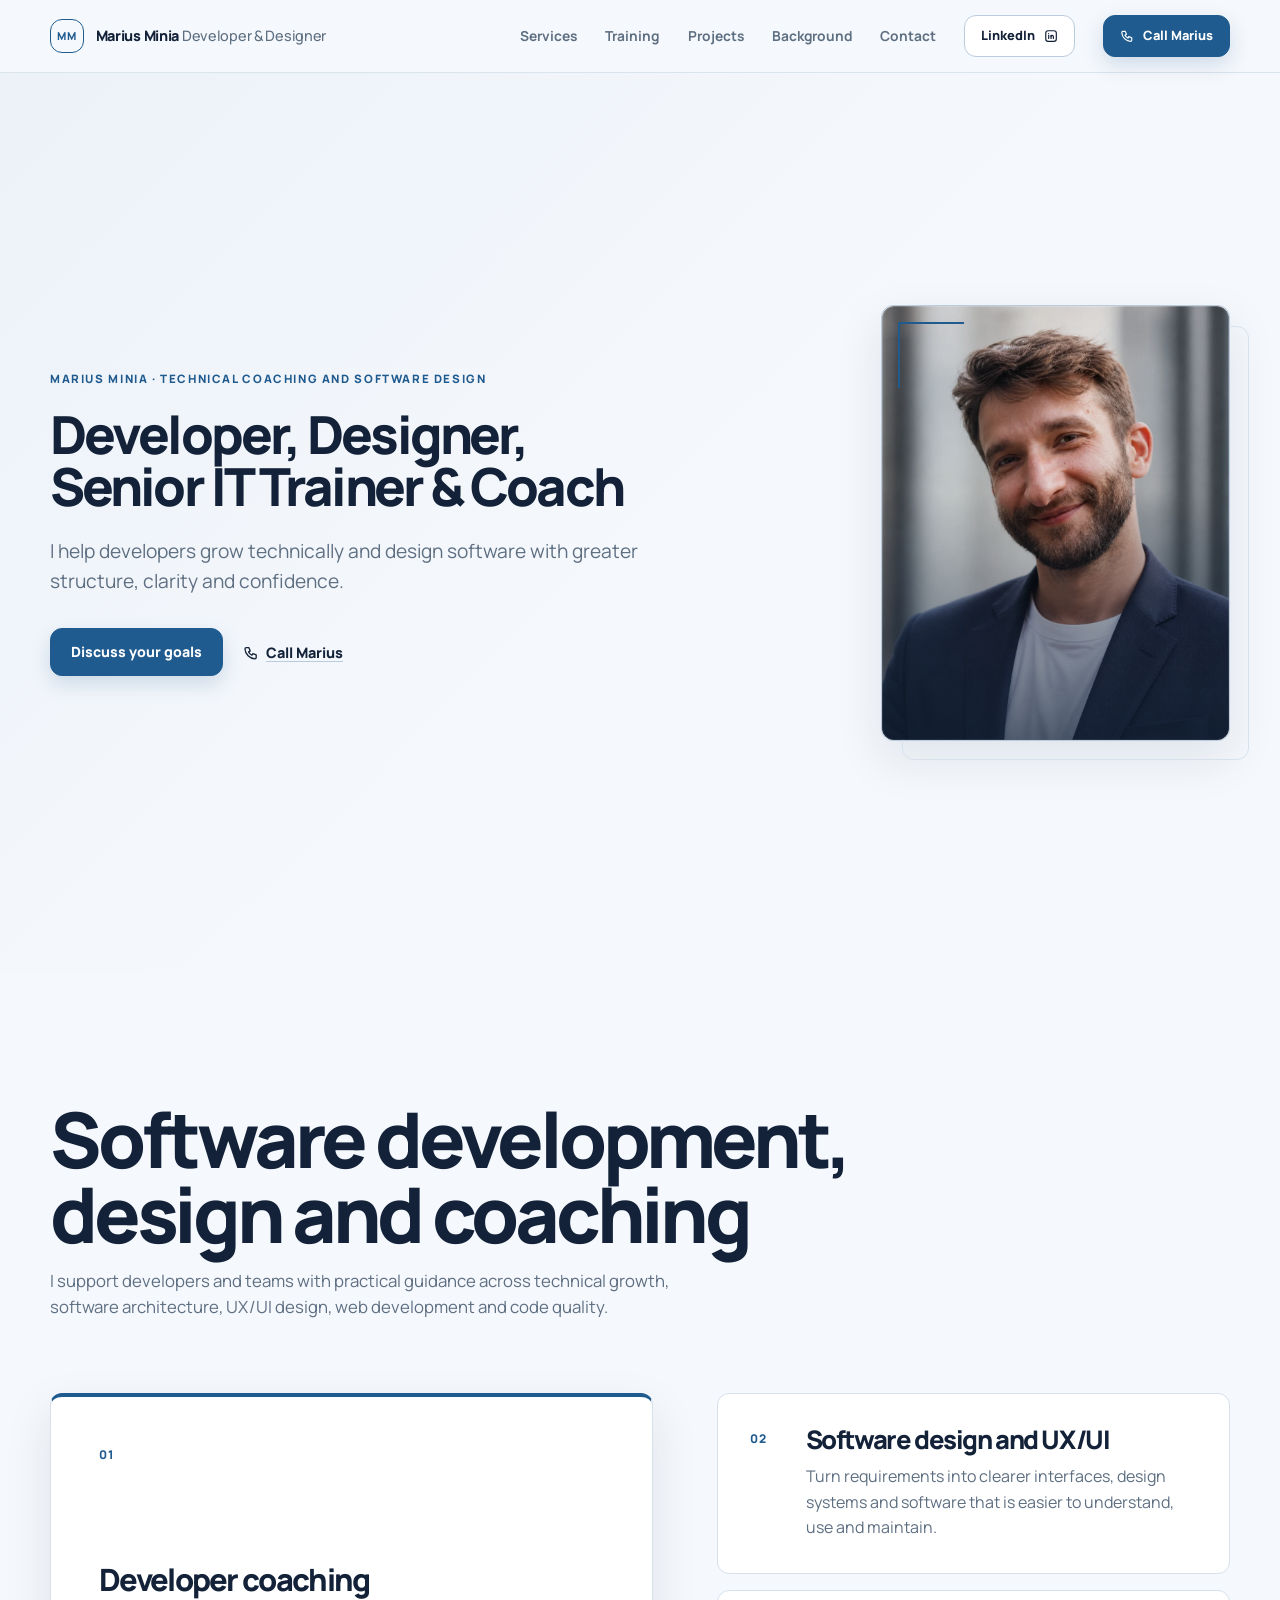
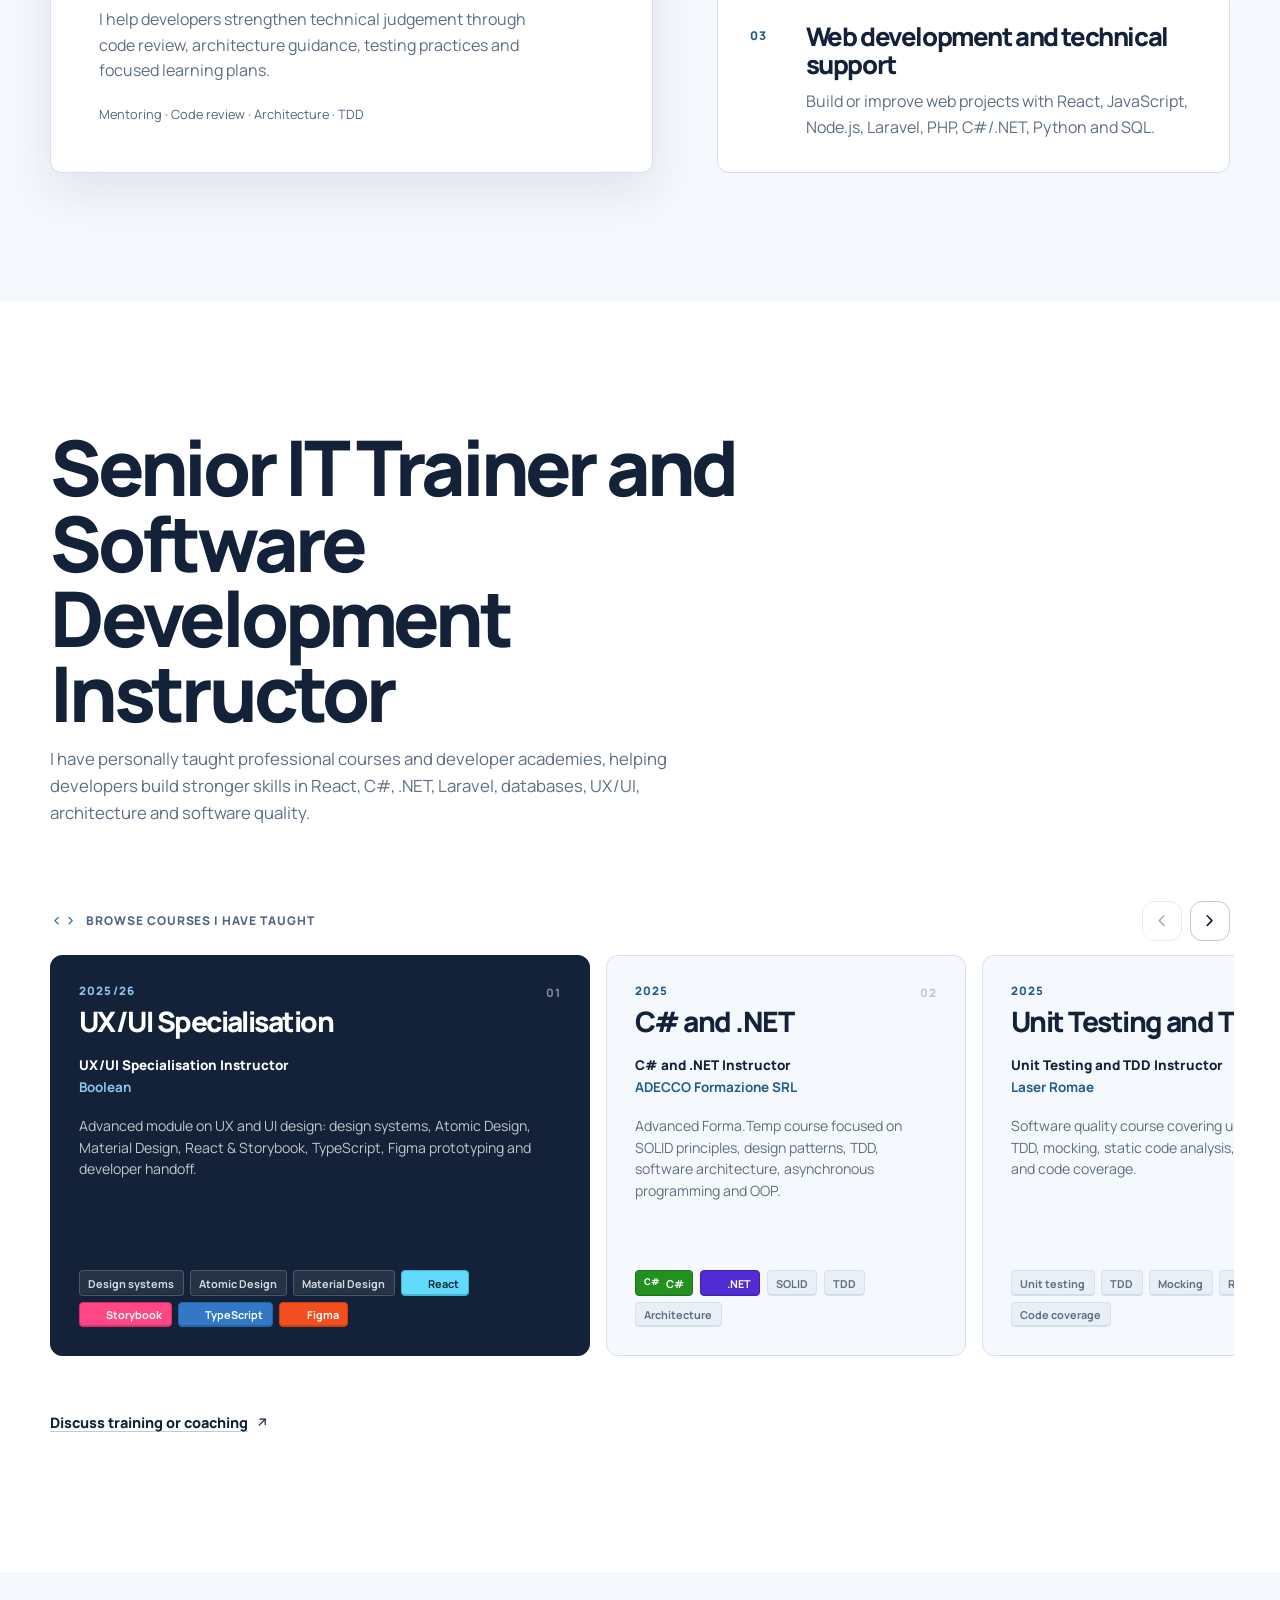
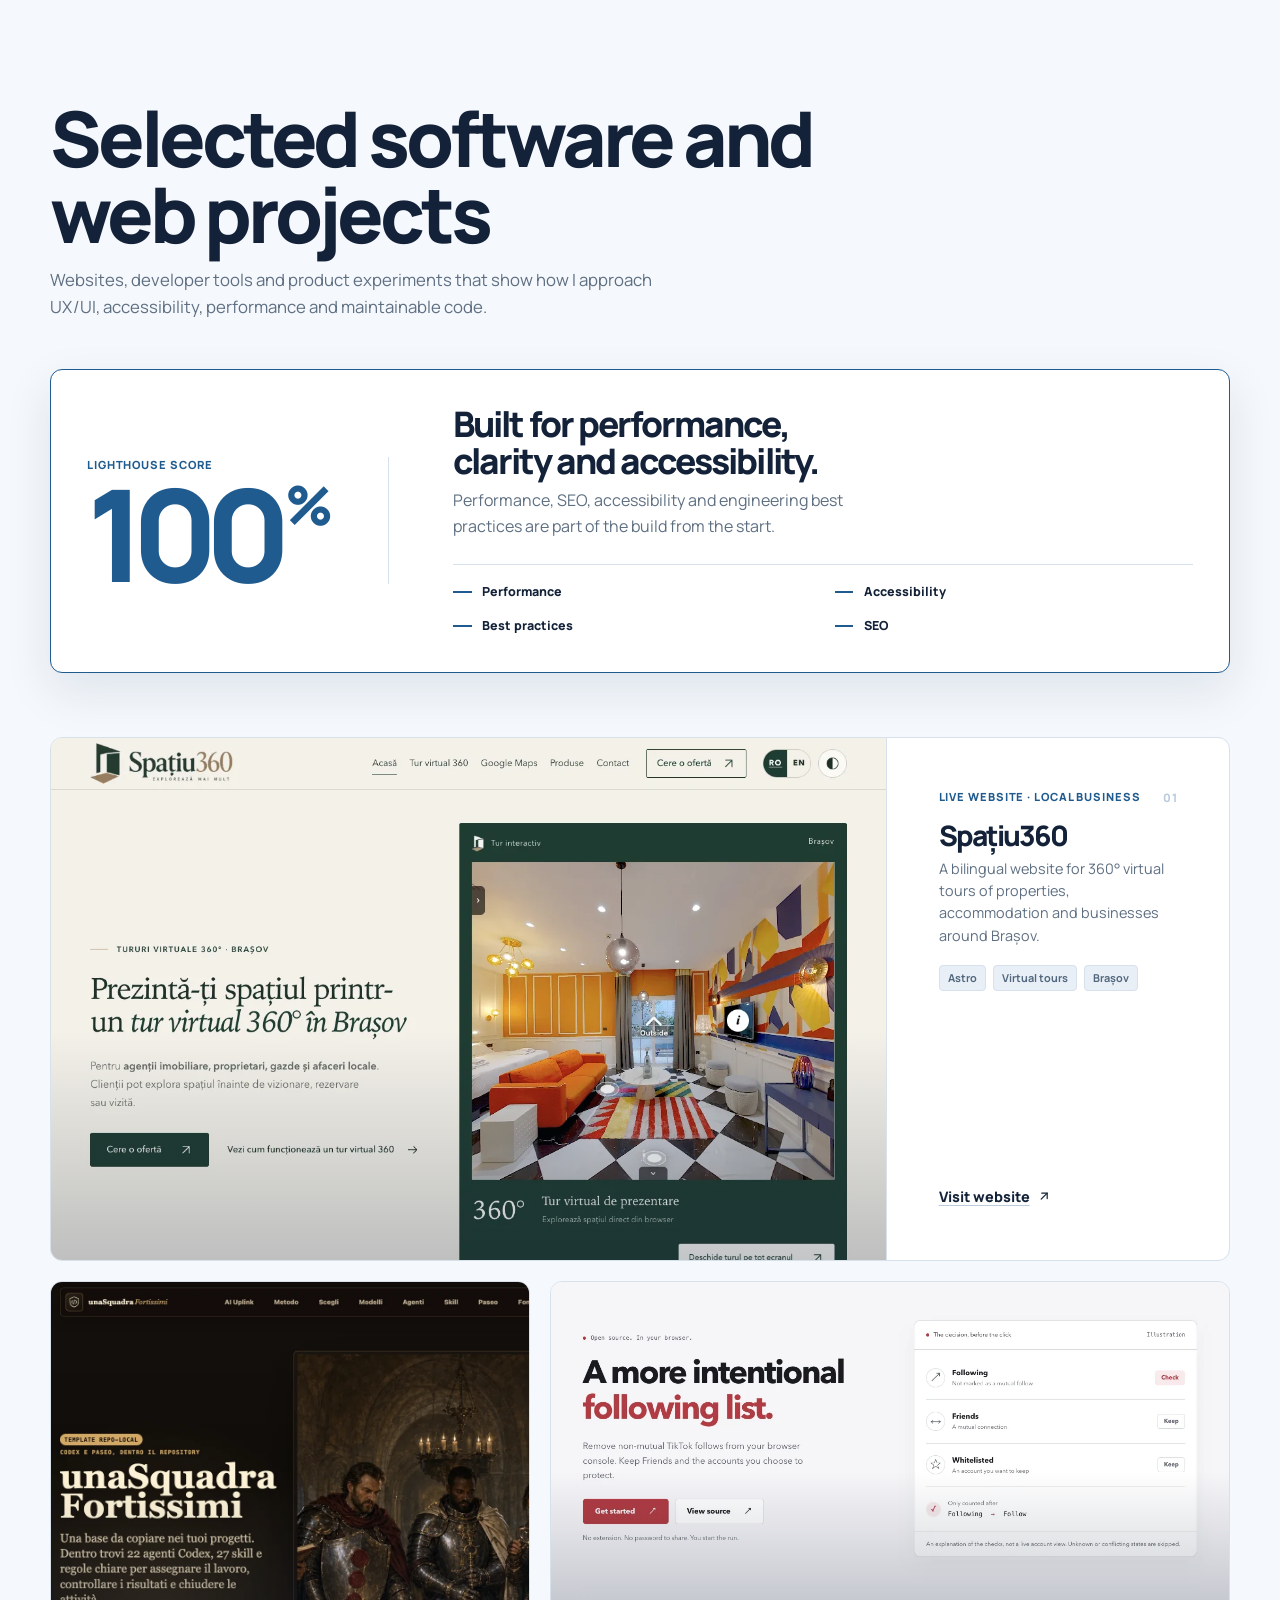
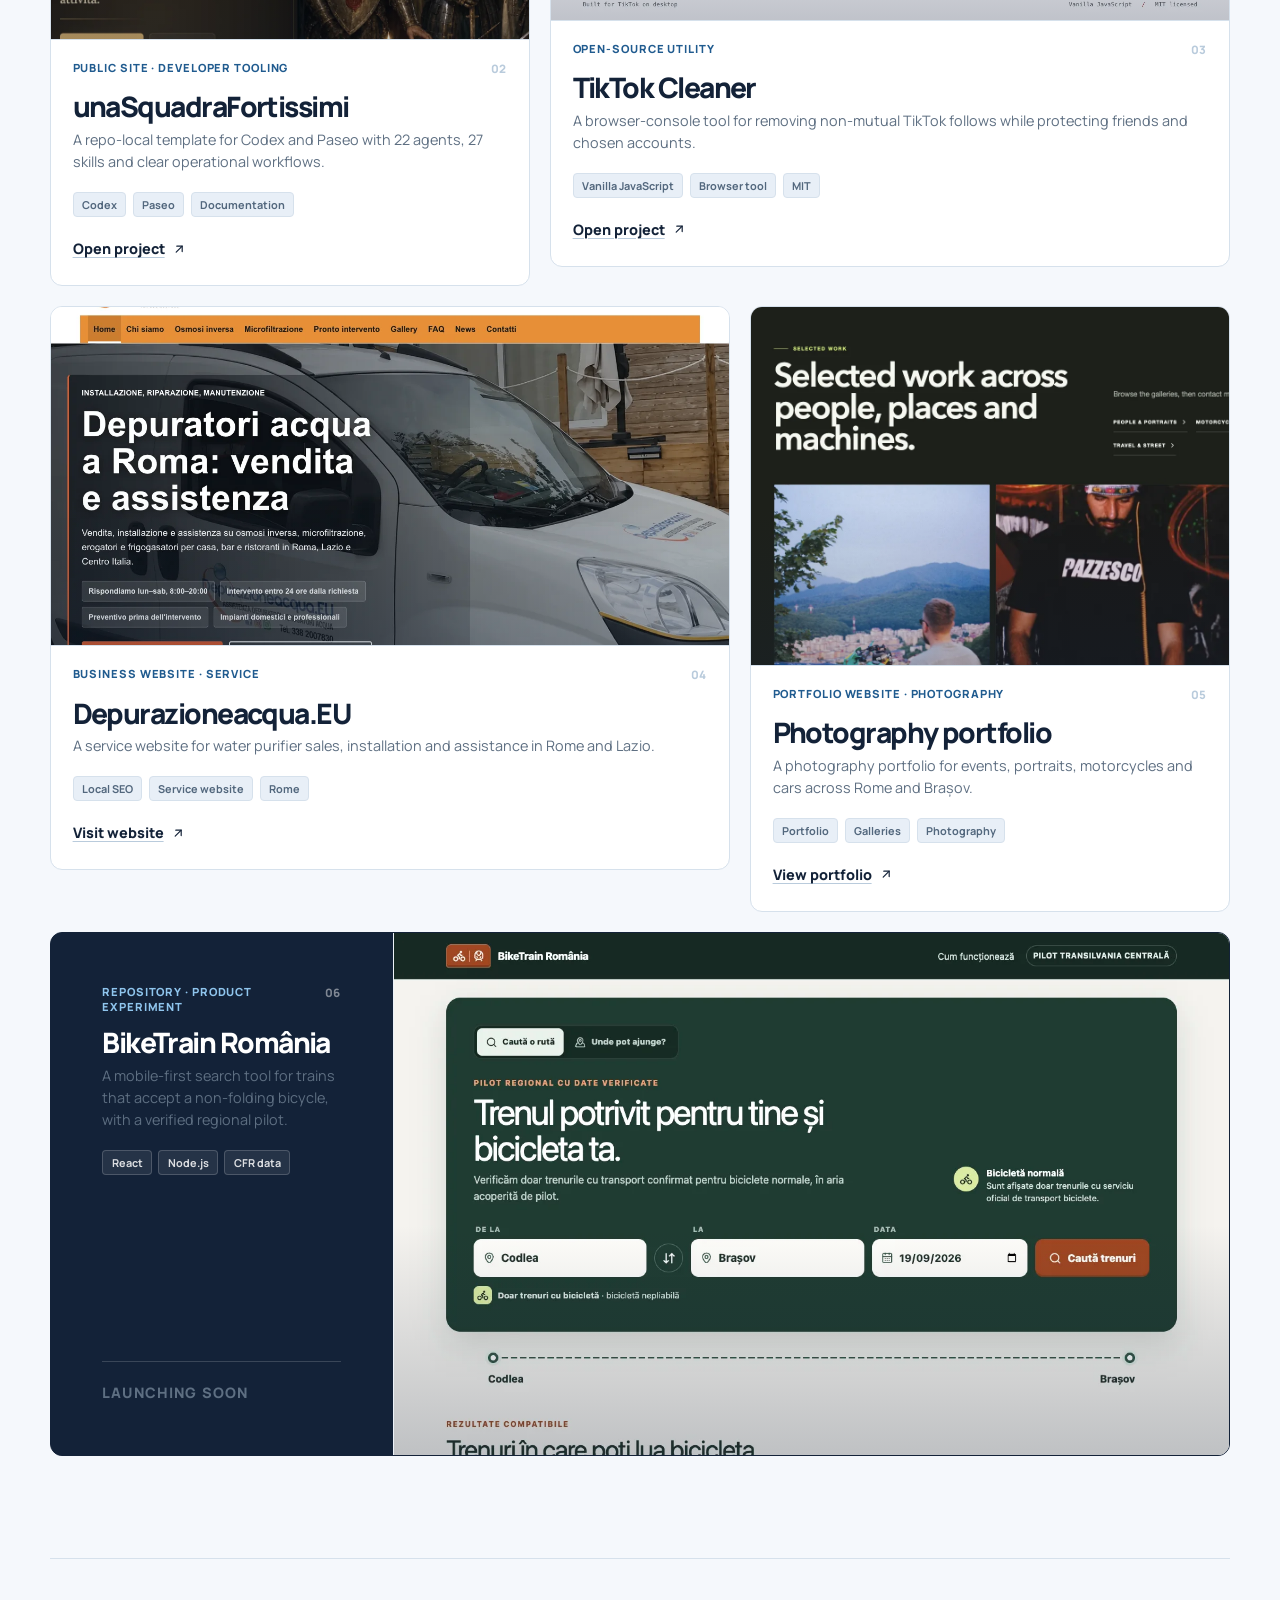
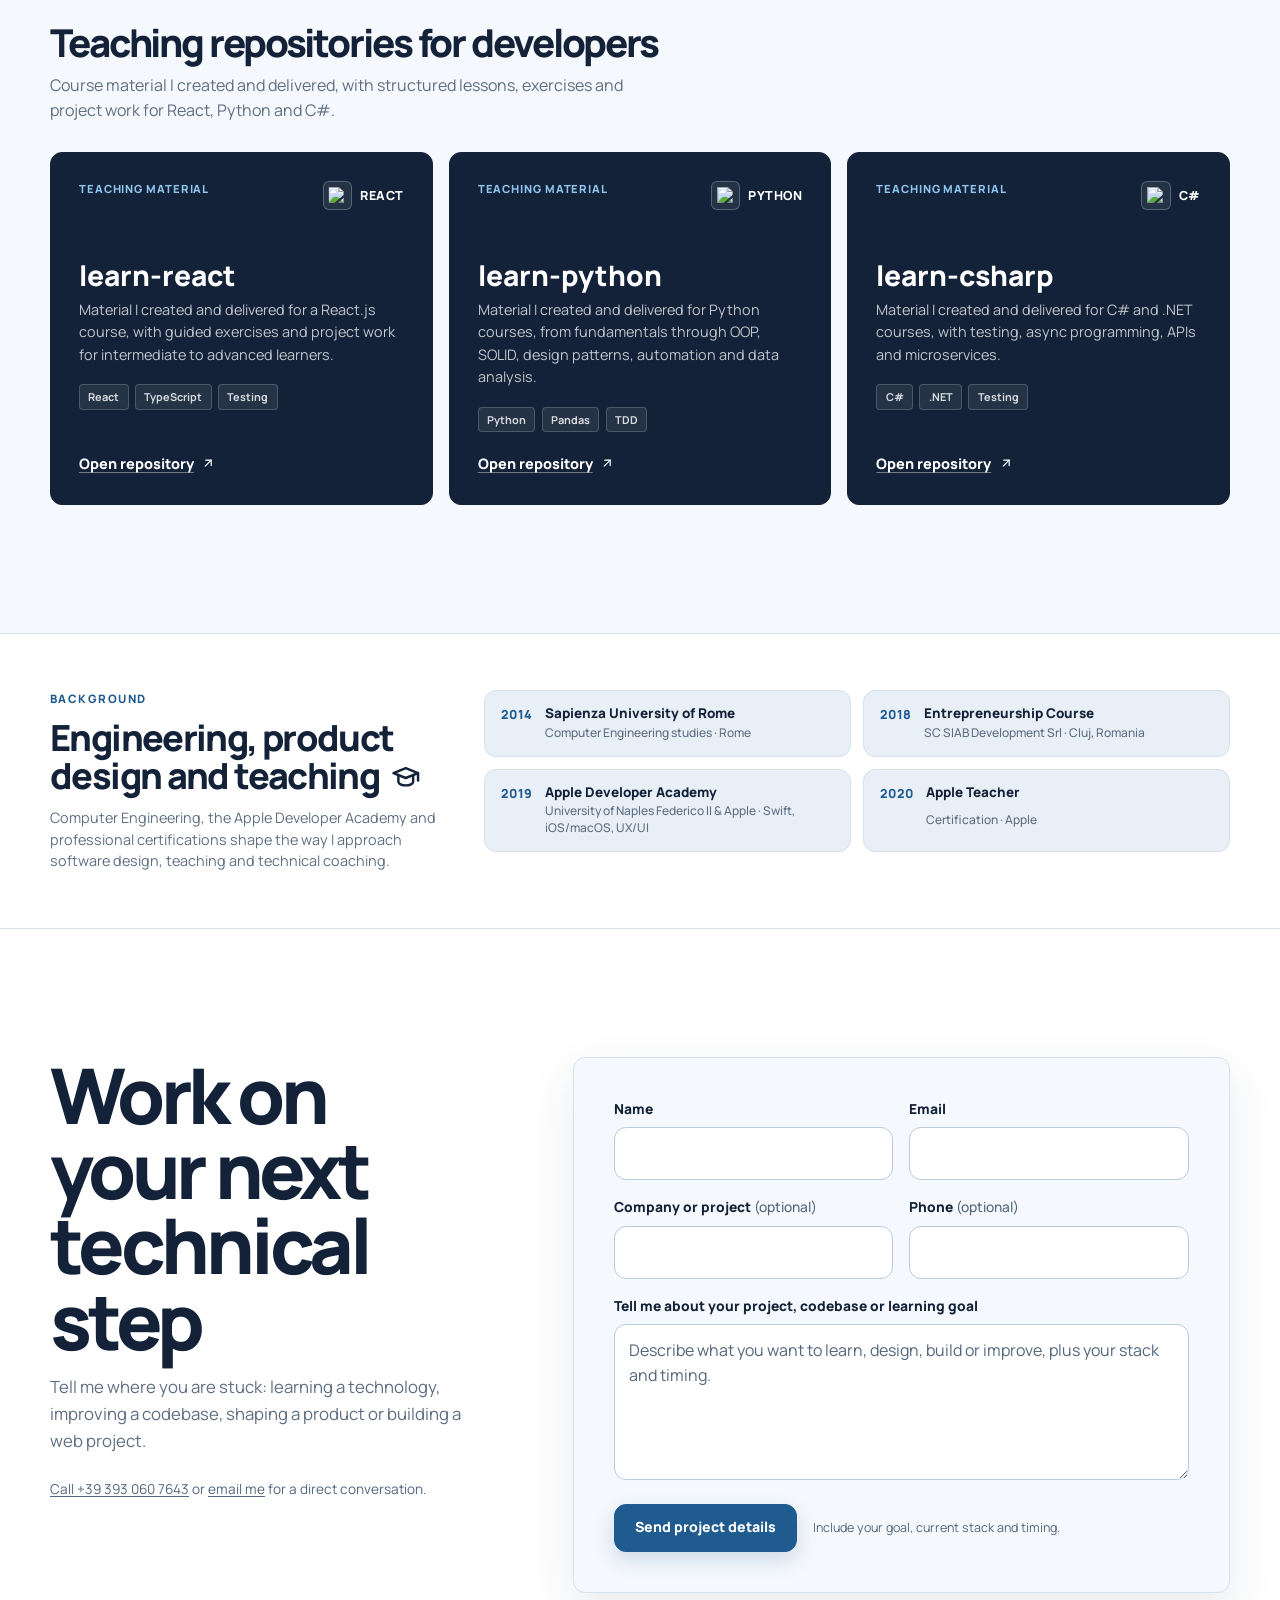
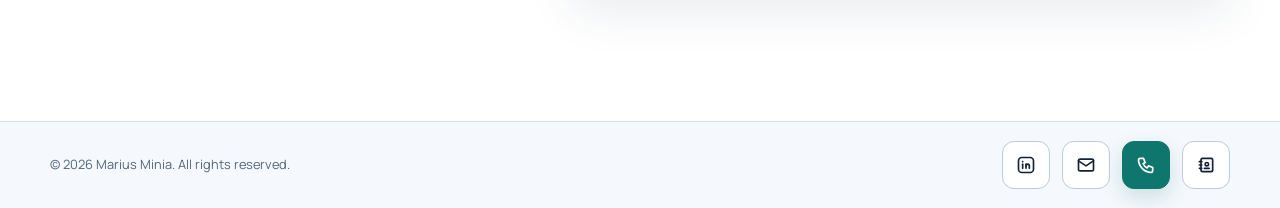
==== commit 0b2c9243: "Clarify taught courses and instructor role" ====
--- a/index.html
+++ b/index.html
@@ -68,7 +68,7 @@
             "@id": "https://marius93rm.github.io/#person",
             "name": "Marius Minia",
             "url": "https://marius93rm.github.io/",
-            "jobTitle": "Developer, Designer, Senior IT Trainer and Coach",
+            "jobTitle": "Developer, Designer, Senior IT Trainer, Instructor and Coach",
             "description": "Developer, designer, senior IT trainer and coach in Romania helping developers grow technically and design software with greater structure and clarity.",
             "email": "marius93rm@gmail.com",
             "telephone": "+39 393 060 7643",
@@ -297,8 +297,8 @@
       <section class="section section--teaching" id="teaching" aria-labelledby="teaching-title">
         <div class="container">
           <div class="section-heading">
-            <h2 id="teaching-title">Senior IT training for real-world development</h2>
-            <p>I teach developers and technical teams how to work with modern tools and sound engineering practices, from React and .NET to testing, databases, UX/UI and software architecture.</p>
+            <h2 id="teaching-title">Senior IT Trainer and Software Development Instructor</h2>
+            <p>I have personally taught professional courses and developer academies, helping developers build stronger skills in React, C#, .NET, Laravel, databases, UX/UI, architecture and software quality.</p>
           </div>
 
           <div class="teaching-slider" data-teaching-slider>
@@ -308,19 +308,19 @@
                   <svg class="icon" focusable="false"><use href="assets/icons/tabler-icons.svg#icon-chevron-left"></use></svg>
                   <svg class="icon" focusable="false"><use href="assets/icons/tabler-icons.svg#icon-chevron-right"></use></svg>
                 </span>
-                <span>Browse training experience</span>
+                <span>Browse courses I have taught</span>
               </p>
               <div class="teaching-slider-controls" data-teaching-controls hidden>
-                <button class="icon-button" type="button" data-teaching-prev aria-controls="teaching-experience-viewport" aria-label="Previous teaching card">
+                <button class="icon-button" type="button" data-teaching-prev aria-controls="teaching-experience-viewport" aria-label="Previous course">
                   <svg class="icon" aria-hidden="true" focusable="false"><use href="assets/icons/tabler-icons.svg#icon-chevron-left"></use></svg>
                 </button>
-                <button class="icon-button" type="button" data-teaching-next aria-controls="teaching-experience-viewport" aria-label="Next teaching card">
+                <button class="icon-button" type="button" data-teaching-next aria-controls="teaching-experience-viewport" aria-label="Next course">
                   <svg class="icon" aria-hidden="true" focusable="false"><use href="assets/icons/tabler-icons.svg#icon-chevron-right"></use></svg>
                 </button>
               </div>
             </div>
 
-            <div id="teaching-experience-viewport" class="teaching-viewport" data-teaching-viewport tabindex="0" role="region" aria-label="Technology experience cards">
+            <div id="teaching-experience-viewport" class="teaching-viewport" data-teaching-viewport tabindex="0" role="region" aria-label="Courses taught by Marius Minia">
               <div class="teaching-grid" data-content-slot="courses" data-content-source="cv">
             <article class="teaching-card teaching-card--featured">
               <header class="teaching-card-header">
@@ -531,7 +531,7 @@
             </article>
               </div>
             </div>
-            <p class="section-cta"><a class="text-link" href="#contact">Discuss a learning or project goal <svg class="icon icon--arrow" aria-hidden="true" focusable="false"><use href="assets/icons/tabler-icons.svg#icon-arrow-up-right"></use></svg></a></p>
+            <p class="section-cta"><a class="text-link" href="#contact">Discuss training or coaching <svg class="icon icon--arrow" aria-hidden="true" focusable="false"><use href="assets/icons/tabler-icons.svg#icon-arrow-up-right"></use></svg></a></p>
           </div>
         </div>
       </section>
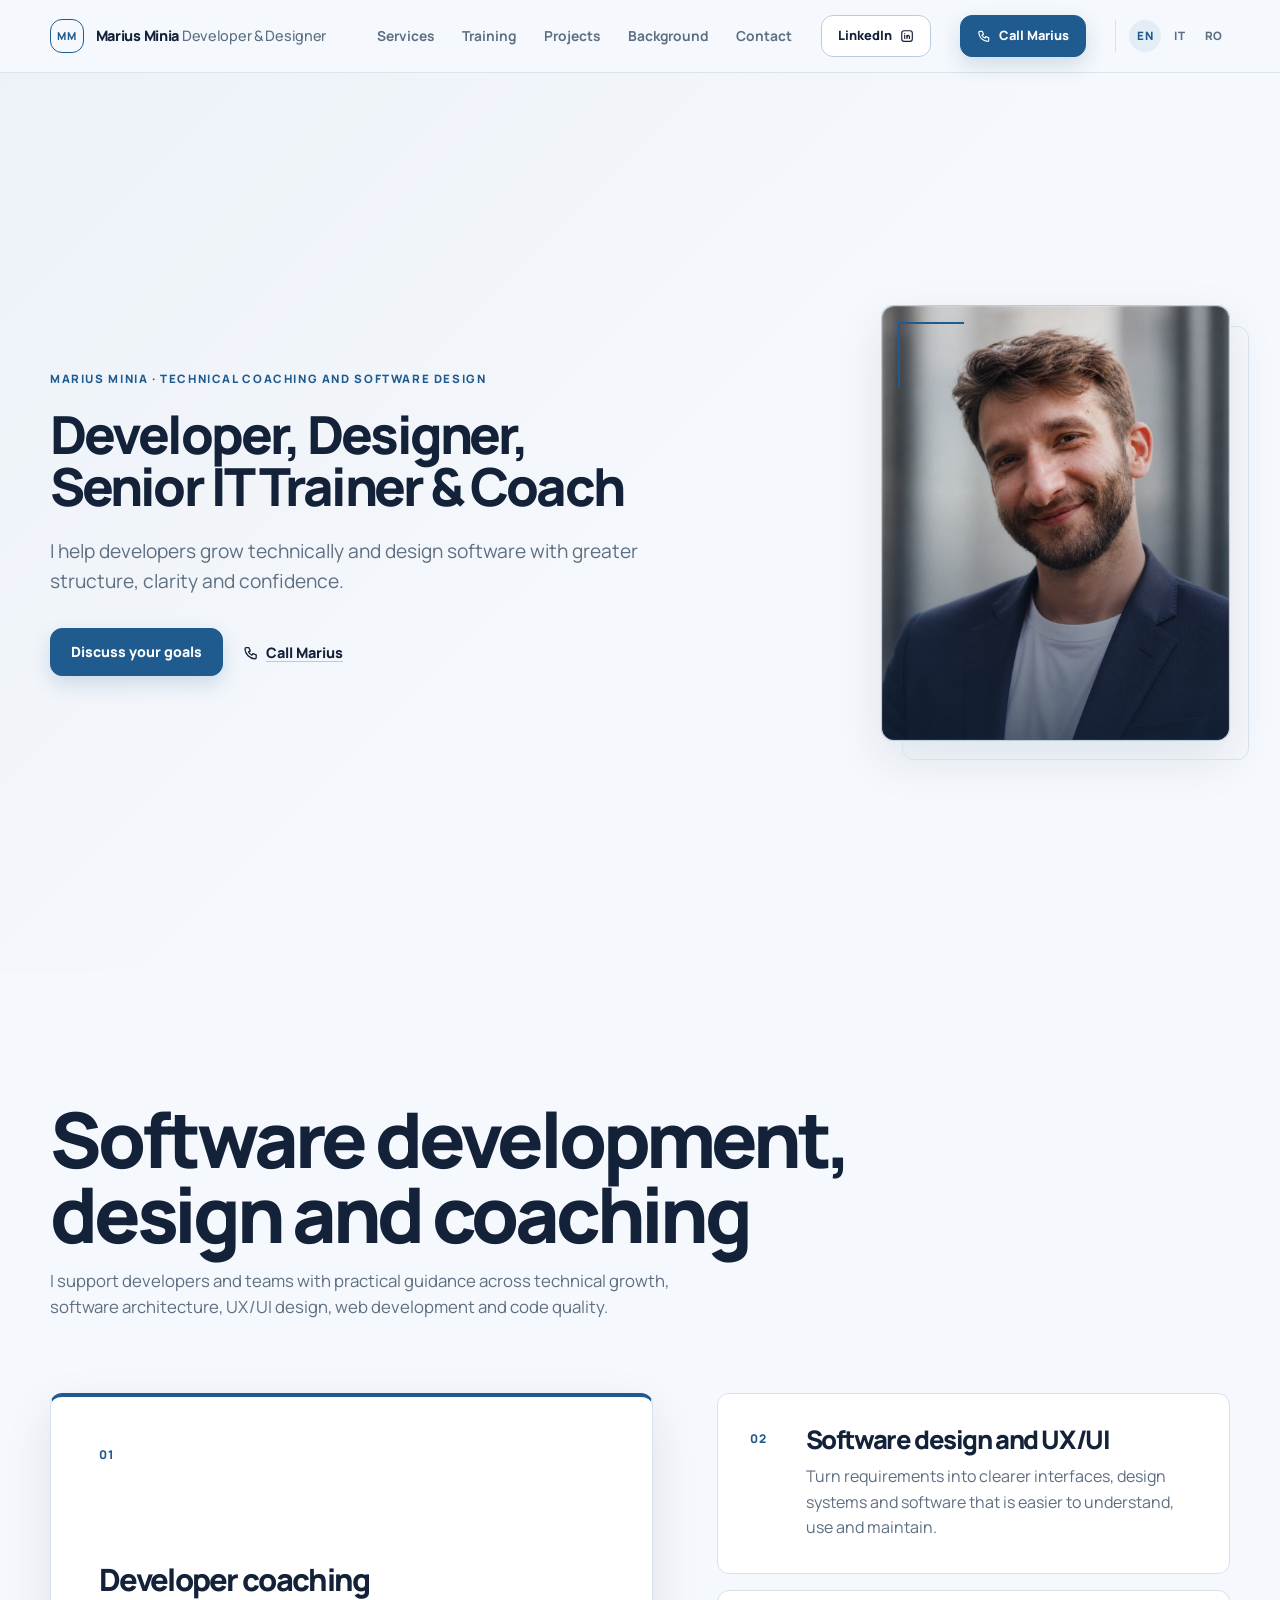
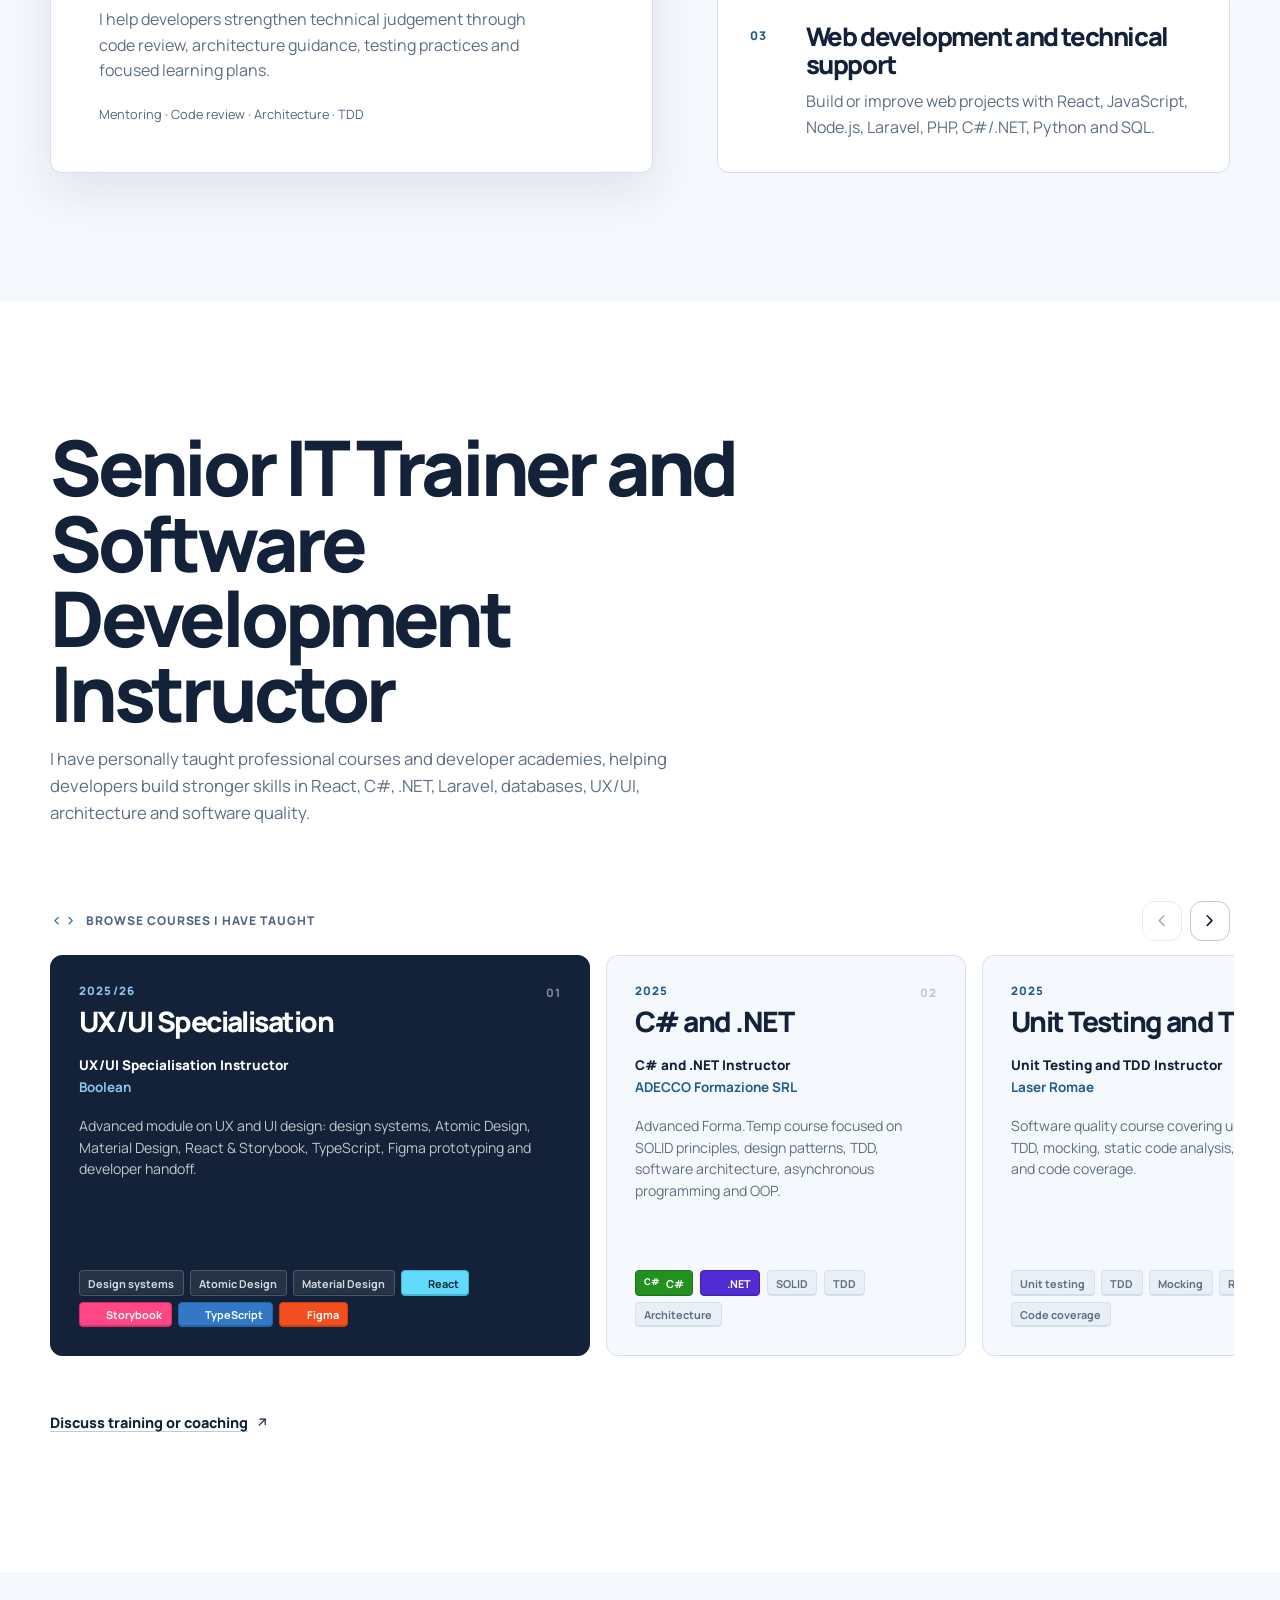
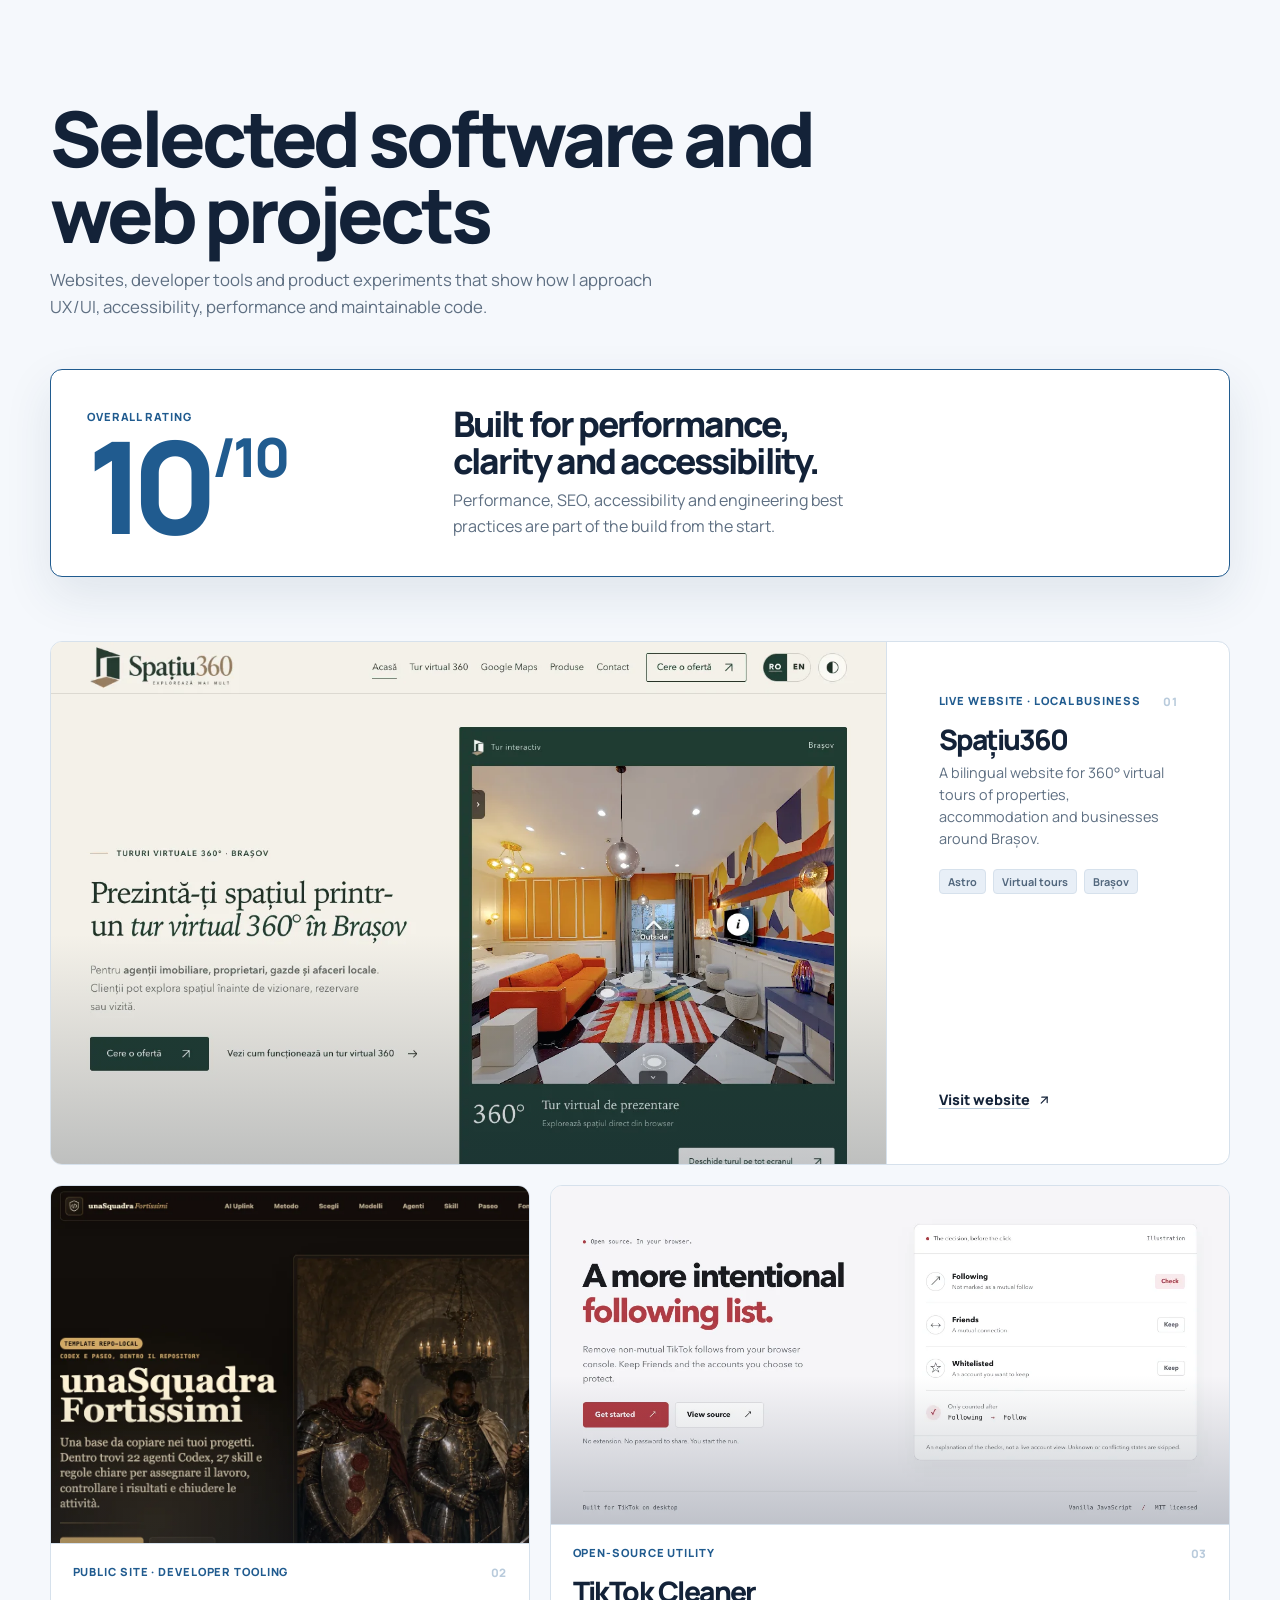
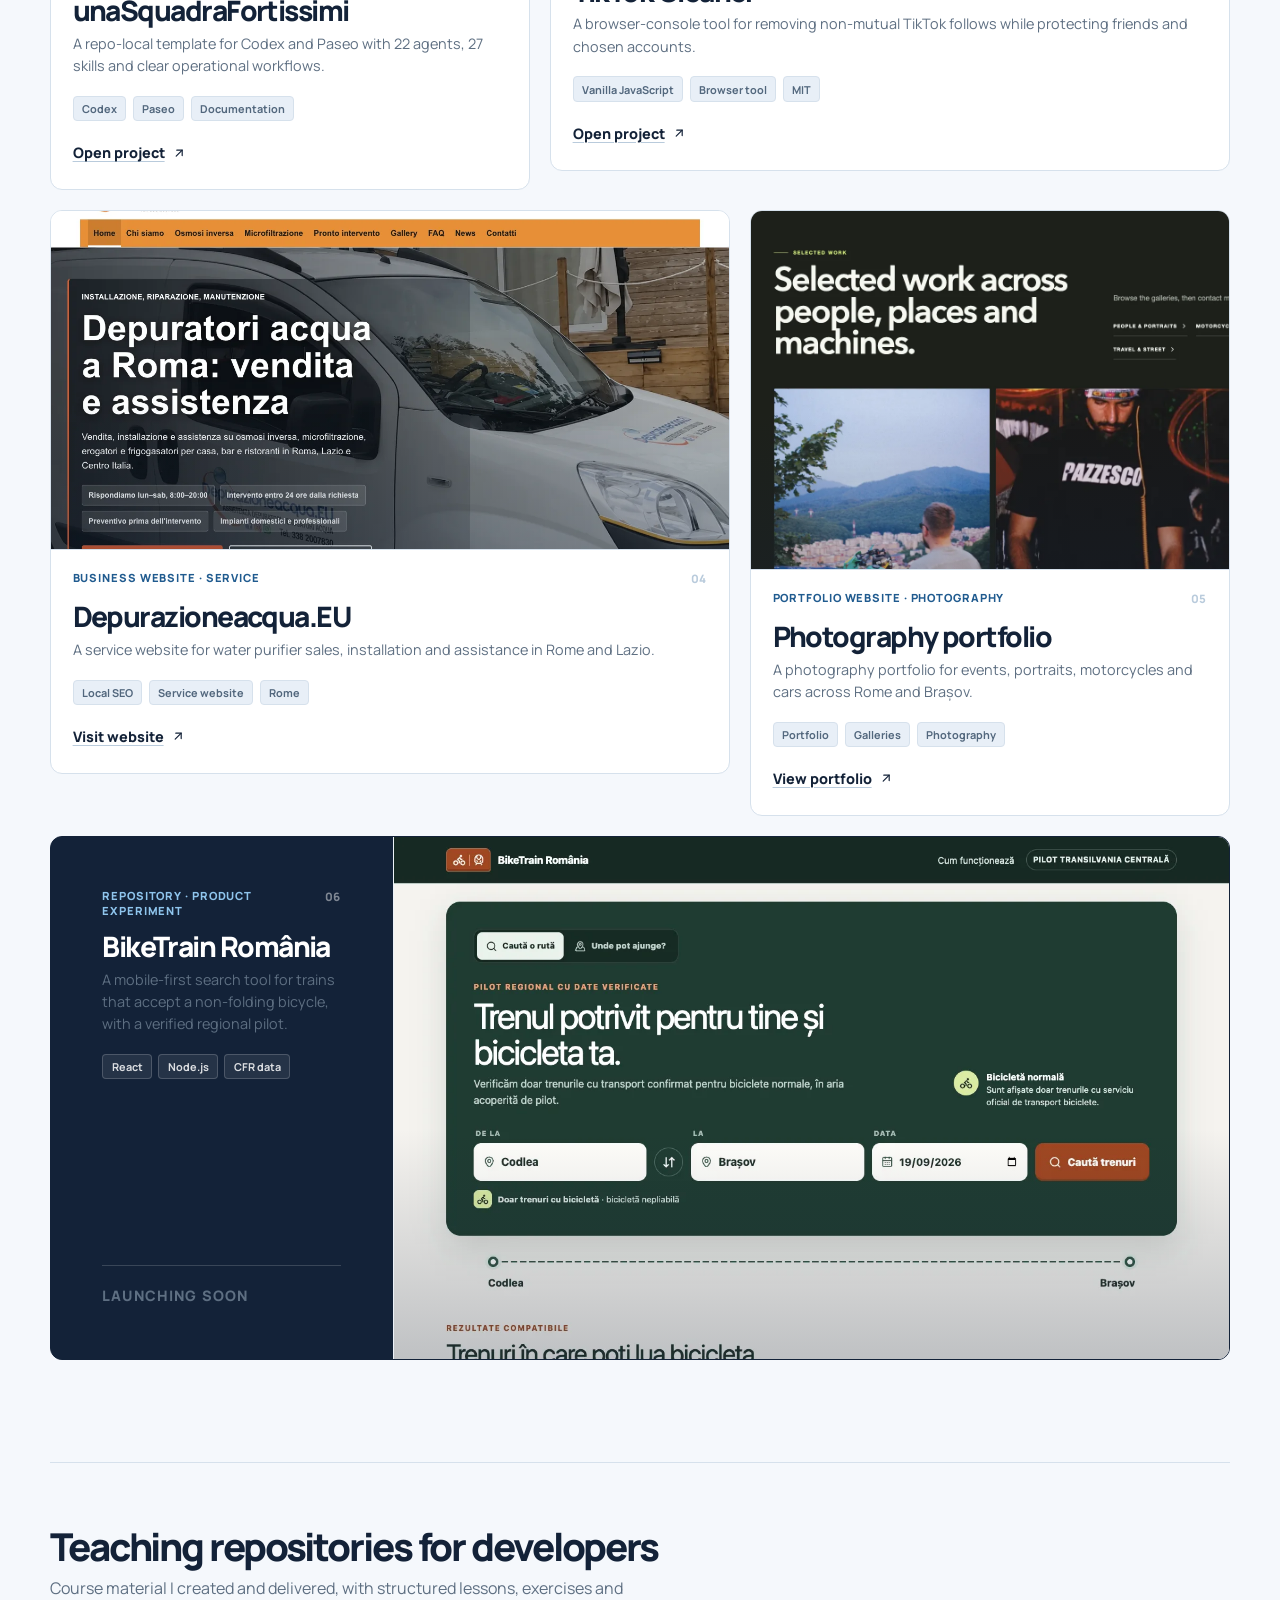
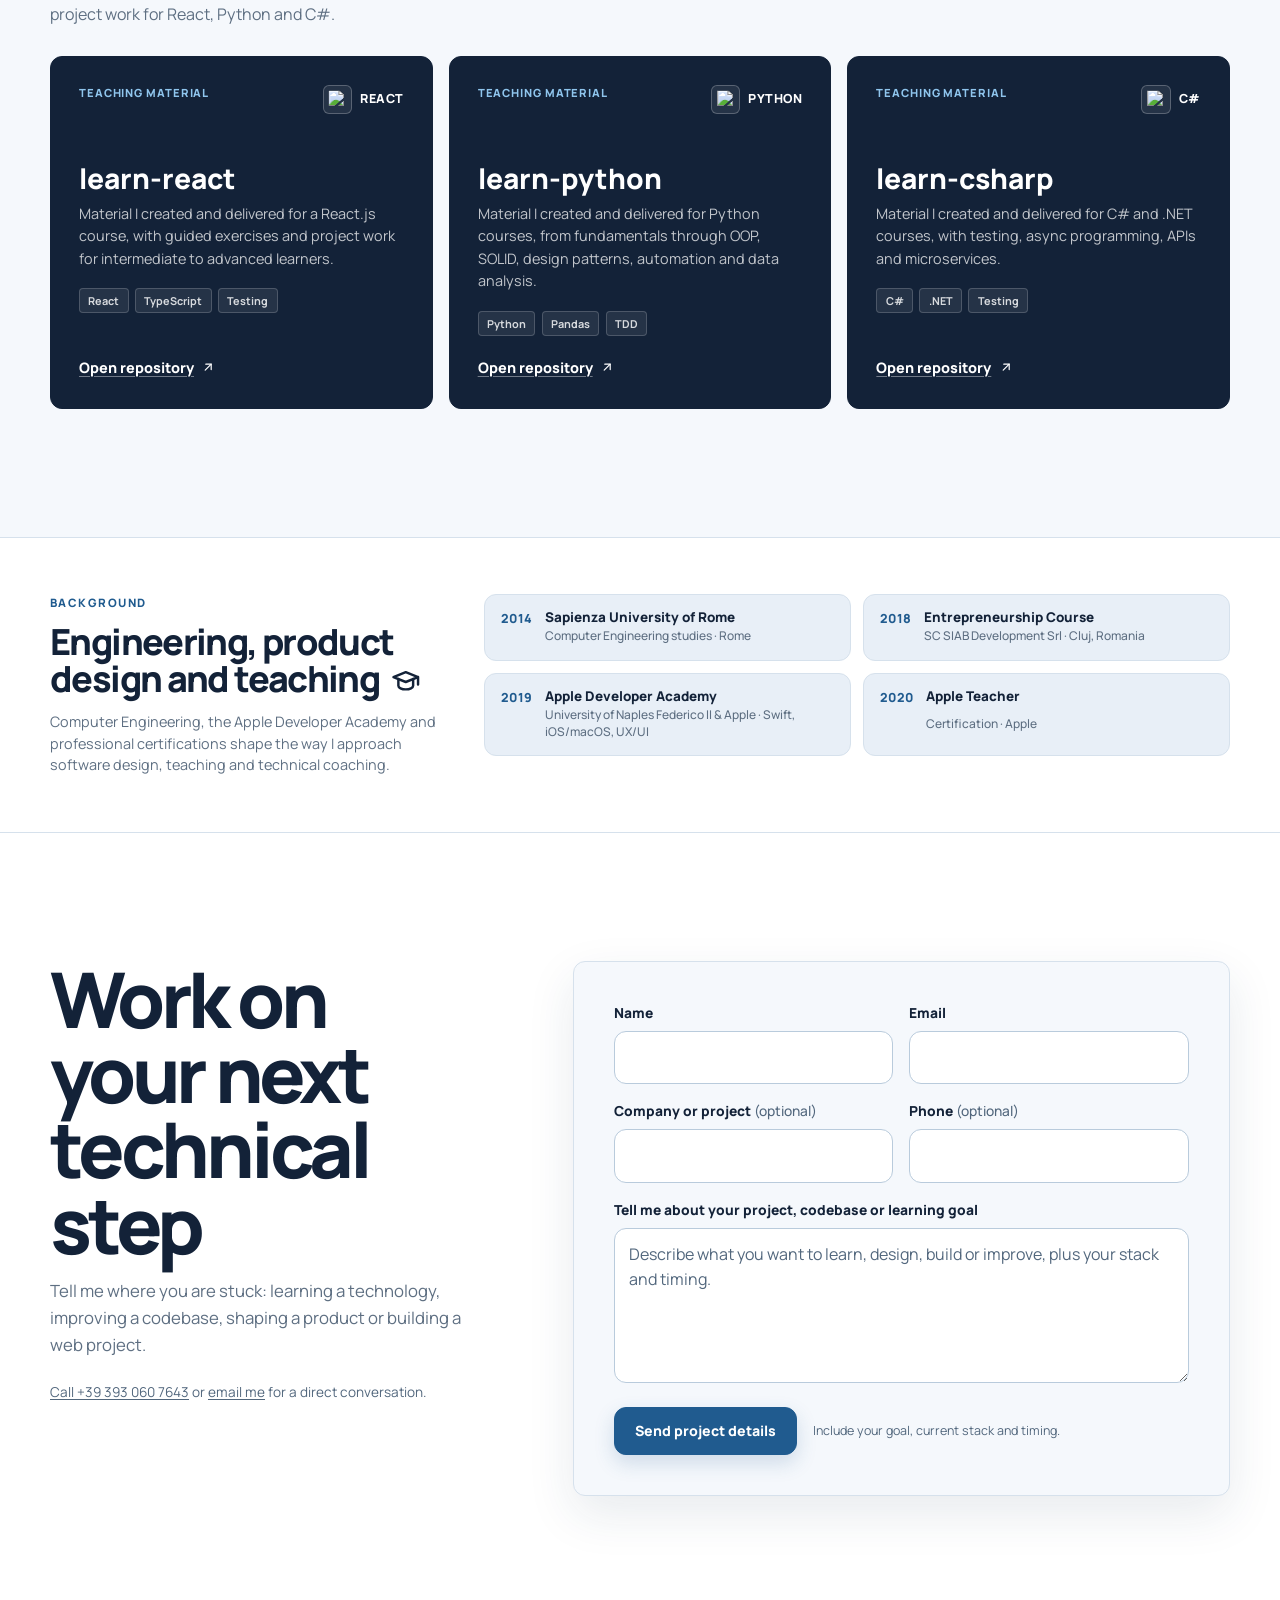
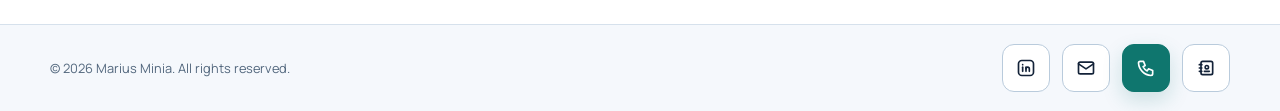
==== commit 5aa0b81c: "Add generated Italian and Romanian locale pages" ====
--- a/index.html
+++ b/index.html
@@ -1,5 +1,5 @@
 <!DOCTYPE html>
-<html lang="en">
+<html lang="en" data-locale="en">
   <head>
     <meta charset="utf-8">
     <meta name="viewport" content="width=device-width, initial-scale=1">
@@ -7,9 +7,14 @@
       name="description"
       content="Developer, designer, senior IT trainer and coach in Romania. I help developers grow technically through software design, coaching and practical training."
     >
+    <meta name="author" content="Marius Minia">
     <meta name="robots" content="index, follow, max-snippet:-1, max-image-preview:large, max-video-preview:-1">
     <meta name="theme-color" content="#f5f8fc">
     <link rel="canonical" href="https://marius93rm.github.io/">
+    <link rel="alternate" hreflang="en" href="https://marius93rm.github.io/">
+    <link rel="alternate" hreflang="it" href="https://marius93rm.github.io/it/">
+    <link rel="alternate" hreflang="ro" href="https://marius93rm.github.io/ro/">
+    <link rel="alternate" hreflang="x-default" href="https://marius93rm.github.io/">
     <link rel="icon" href="assets/images/brand/favicon.svg" type="image/svg+xml">
     <script>document.documentElement.classList.add("js");</script>
     <link rel="preload" href="assets/fonts/Manrope-Variable.ttf" as="font" type="font/ttf" crossorigin>
@@ -22,6 +27,9 @@
       content="Developer, designer, senior IT trainer and coach in Romania helping developers grow technically through software design, coaching and practical training."
     >
     <meta property="og:url" content="https://marius93rm.github.io/">
+    <meta property="og:locale" content="en_US">
+    <meta property="og:locale:alternate" content="it_IT">
+    <meta property="og:locale:alternate" content="ro_RO">
     <meta name="twitter:card" content="summary">
     <meta name="twitter:title" content="Developer, Designer &amp; Senior IT Trainer | Marius Minia">
     <meta
@@ -61,7 +69,7 @@
               "@id": "https://marius93rm.github.io/#service"
             },
             "inLanguage": "en",
-            "dateModified": "2026-09-22"
+            "dateModified": "2026-09-25"
           },
           {
             "@type": "Person",
@@ -203,6 +211,14 @@
             <svg class="icon" aria-hidden="true" focusable="false"><use href="assets/icons/tabler-icons.svg#icon-phone"></use></svg>
             Call Marius
           </a>
+          <!-- locale-switcher:start -->
+          <div class="language-switcher" aria-label="Language selection">
+            <span class="language-switcher-label">Language:</span>
+            <a class="language-link is-active" href="./" lang="en" aria-current="page" title="English">EN</a>
+            <a class="language-link" href="./it/" lang="it" title="Italian">IT</a>
+            <a class="language-link" href="./ro/" lang="ro" title="Romanian">RO</a>
+          </div>
+          <!-- locale-switcher:end -->
         </nav>
 
         <button
@@ -543,20 +559,14 @@
             <p>Websites, developer tools and product experiments that show how I approach UX/UI, accessibility, performance and maintainable code.</p>
           </div>
 
-          <aside class="lighthouse-proof" aria-labelledby="lighthouse-proof-title">
-            <div class="lighthouse-proof-score">
-              <p class="lighthouse-proof-kicker">Lighthouse score</p>
-              <p class="lighthouse-proof-number">100<span>%</span></p>
-            </div>
-            <div class="lighthouse-proof-copy">
-              <h3 id="lighthouse-proof-title">Built for performance, clarity and accessibility.</h3>
+          <aside class="project-rating" aria-labelledby="project-rating-title">
+            <div class="project-rating-score">
+              <p class="project-rating-kicker">Overall rating</p>
+              <p class="project-rating-number">10<span>/10</span></p>
+            </div>
+            <div class="project-rating-copy">
+              <h3 id="project-rating-title">Built for performance, clarity and accessibility.</h3>
               <p>Performance, SEO, accessibility and engineering best practices are part of the build from the start.</p>
-              <ul class="lighthouse-proof-metrics" aria-label="Lighthouse categories">
-                <li>Performance</li>
-                <li>Accessibility</li>
-                <li>Best practices</li>
-                <li>SEO</li>
-              </ul>
             </div>
           </aside>
 
--- a/assets/css/styles.css
+++ b/assets/css/styles.css
@@ -214,6 +214,92 @@
   color: var(--accent);
 }
 
+.language-switcher {
+  display: inline-flex;
+  align-items: center;
+  gap: 0.15rem;
+  padding-left: 0.85rem;
+  border-left: 1px solid var(--border);
+  font-size: 0.72rem;
+  letter-spacing: 0.06em;
+}
+
+.language-notice {
+  border-bottom: 1px solid var(--border);
+  background: var(--accent-soft);
+  color: var(--ink-soft);
+}
+
+.language-notice-content {
+  display: flex;
+  align-items: center;
+  justify-content: space-between;
+  gap: 0.5rem 1.5rem;
+  padding-block: 0.65rem;
+  font-size: 0.86rem;
+}
+
+.language-notice-message {
+  margin: 0;
+}
+
+.language-notice-actions {
+  display: flex;
+  flex-wrap: wrap;
+  align-items: center;
+  gap: 0.5rem 1rem;
+}
+
+.language-notice-link {
+  color: var(--accent);
+  font-weight: 800;
+  text-underline-offset: 0.2em;
+}
+
+.language-notice-dismiss {
+  min-height: 40px;
+  padding: 0.35rem 0;
+  border: 0;
+  background: transparent;
+  color: inherit;
+  font: inherit;
+  text-decoration: underline;
+  text-underline-offset: 0.2em;
+  cursor: pointer;
+}
+
+.language-switcher-label {
+  position: absolute;
+  width: 1px;
+  height: 1px;
+  padding: 0;
+  overflow: hidden;
+  clip: rect(0, 0, 0, 0);
+  white-space: nowrap;
+  border: 0;
+}
+
+.primary-nav .language-link {
+  display: inline-flex;
+  min-height: 32px;
+  min-width: 32px;
+  align-items: center;
+  justify-content: center;
+  padding: 0.25rem 0.35rem;
+  border-radius: 999px;
+  color: var(--ink-soft);
+  font-weight: 800;
+  text-decoration: none;
+  transition: color 180ms ease, background-color 180ms ease;
+}
+
+.primary-nav .language-link:hover,
+.primary-nav .language-link:focus-visible,
+.primary-nav .language-link.is-active {
+  background: var(--accent-soft);
+  color: var(--accent);
+}
+
 .button {
   display: inline-flex;
   min-height: 48px;
@@ -616,7 +702,7 @@
   margin-bottom: clamp(2rem, 4vw, 3rem);
 }
 
-.lighthouse-proof {
+.project-rating {
   display: grid;
   grid-template-columns: minmax(220px, 0.58fr) minmax(0, 1.42fr);
   gap: clamp(1.5rem, 5vw, 4.5rem);
@@ -629,12 +715,7 @@
   box-shadow: var(--shadow-soft);
 }
 
-.lighthouse-proof-score {
-  padding-right: clamp(1.5rem, 4vw, 3.5rem);
-  border-right: 1px solid var(--border);
-}
-
-.lighthouse-proof-kicker {
+.project-rating-kicker {
   margin: 0 0 0.75rem;
   color: var(--accent);
   font-size: 0.7rem;
@@ -644,7 +725,7 @@
   text-transform: uppercase;
 }
 
-.lighthouse-proof-number {
+.project-rating-number {
   margin: 0;
   color: var(--accent);
   font-size: clamp(4.5rem, 10vw, 8rem);
@@ -653,7 +734,7 @@
   line-height: 0.78;
 }
 
-.lighthouse-proof-number span {
+.project-rating-number span {
   display: inline-block;
   margin-left: 0.12em;
   font-size: 0.42em;
@@ -661,7 +742,7 @@
   vertical-align: top;
 }
 
-.lighthouse-proof-copy h3 {
+.project-rating-copy h3 {
   max-width: 18ch;
   margin-bottom: 0.55rem;
   font-size: clamp(1.45rem, 3vw, 2.2rem);
@@ -669,37 +750,10 @@
   line-height: 1.05;
 }
 
-.lighthouse-proof-copy > p {
+.project-rating-copy > p {
   max-width: 46ch;
   margin: 0;
   color: var(--ink-soft);
-}
-
-.lighthouse-proof-metrics {
-  display: grid;
-  grid-template-columns: repeat(2, minmax(0, 1fr));
-  gap: 0.85rem 1.5rem;
-  margin: 1.5rem 0 0;
-  padding: 1.1rem 0 0;
-  border-top: 1px solid var(--border);
-  list-style: none;
-}
-
-.lighthouse-proof-metrics li {
-  display: flex;
-  align-items: center;
-  gap: 0.65rem;
-  color: var(--ink);
-  font-size: 0.78rem;
-  font-weight: 800;
-}
-
-.lighthouse-proof-metrics li::before {
-  width: 1.15rem;
-  height: 2px;
-  flex: 0 0 auto;
-  background: var(--accent);
-  content: "";
 }
 
 /* Services */
@@ -2049,6 +2103,25 @@
     margin-top: 0.5rem;
   }
 
+  .language-switcher {
+    justify-content: flex-start;
+    margin-top: 0.5rem;
+    padding: 0.5rem 0 0;
+    border-top: 1px solid var(--border);
+    border-left: 0;
+  }
+
+  .language-notice-content {
+    align-items: flex-start;
+    flex-direction: column;
+    gap: 0.25rem;
+  }
+
+  .primary-nav .language-link {
+    min-height: 40px;
+    min-width: 40px;
+  }
+
   .menu-toggle {
     display: block;
   }
@@ -2167,16 +2240,9 @@
     gap: 0.8rem;
   }
 
-  .lighthouse-proof {
+  .project-rating {
     grid-template-columns: 1fr;
     gap: 1.5rem;
-  }
-
-  .lighthouse-proof-score {
-    padding-right: 0;
-    padding-bottom: 1.25rem;
-    border-right: 0;
-    border-bottom: 1px solid var(--border);
   }
 
   .profile-highlights {
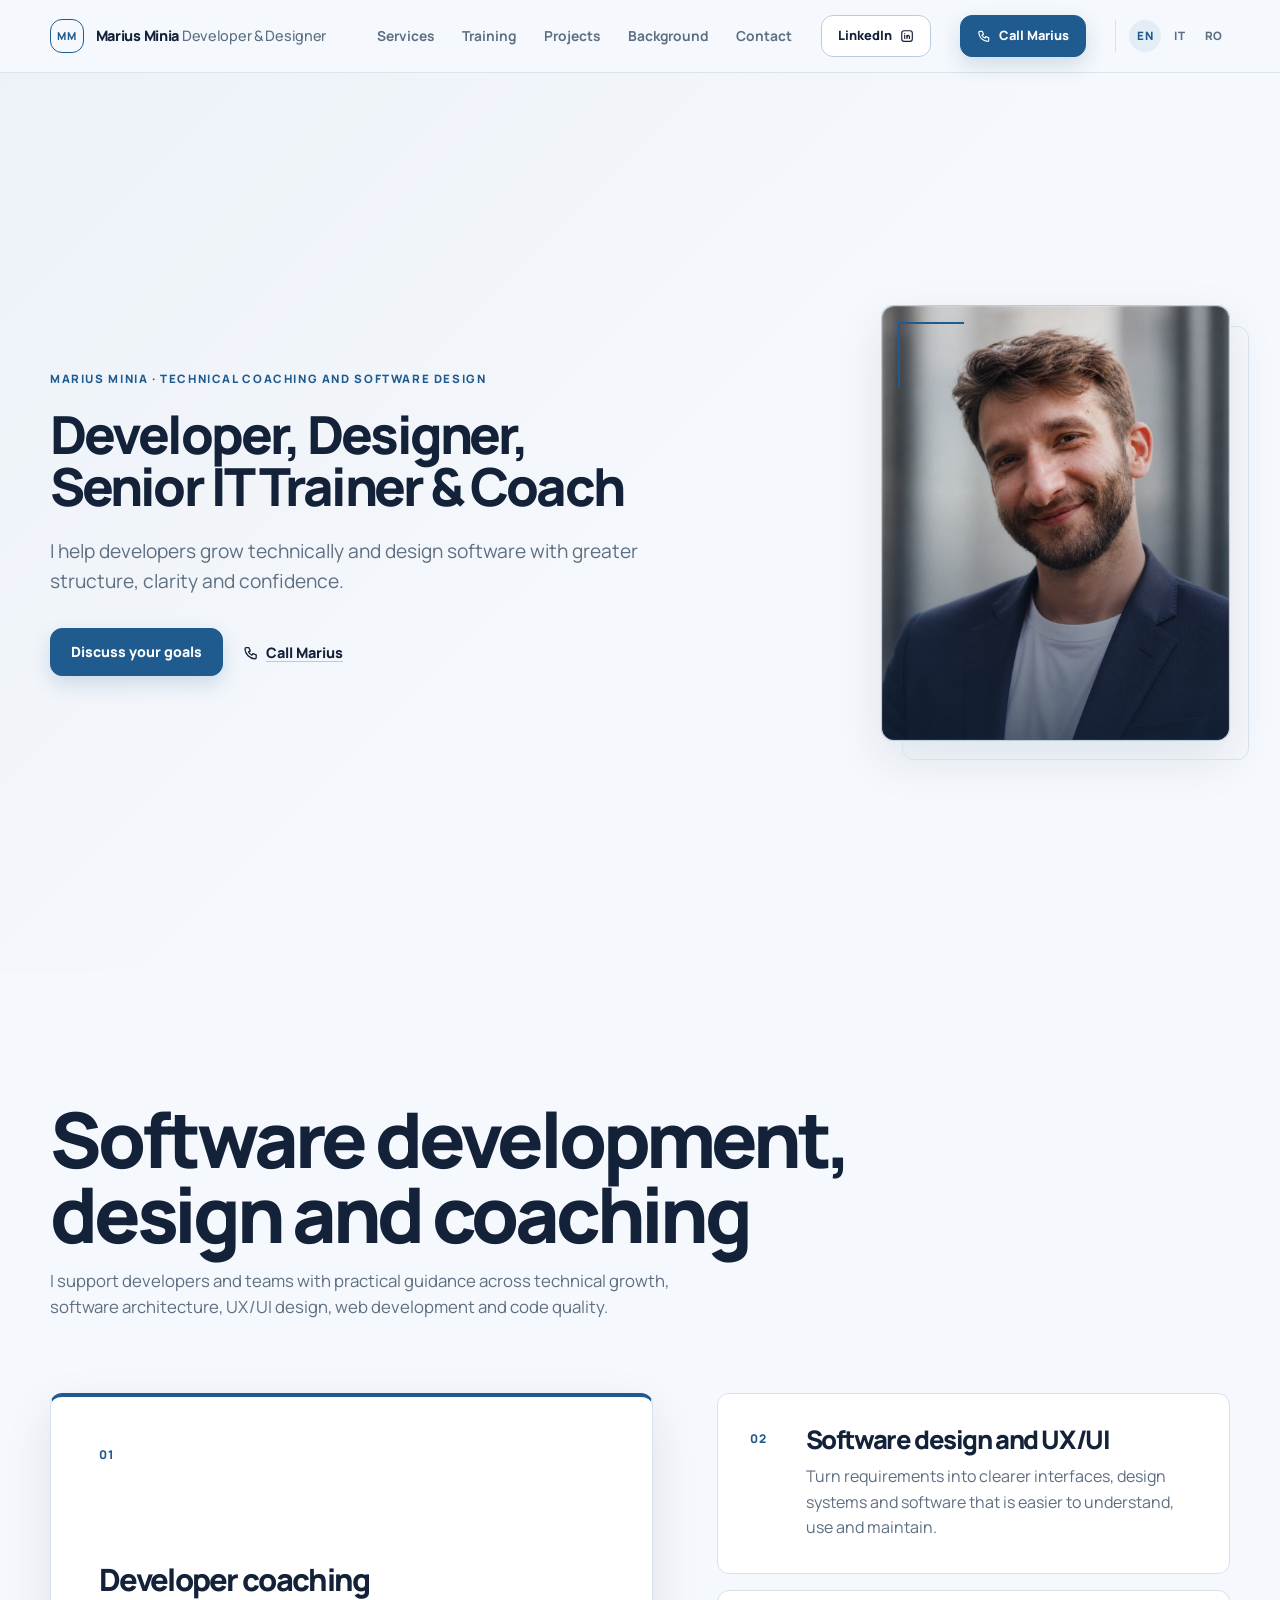
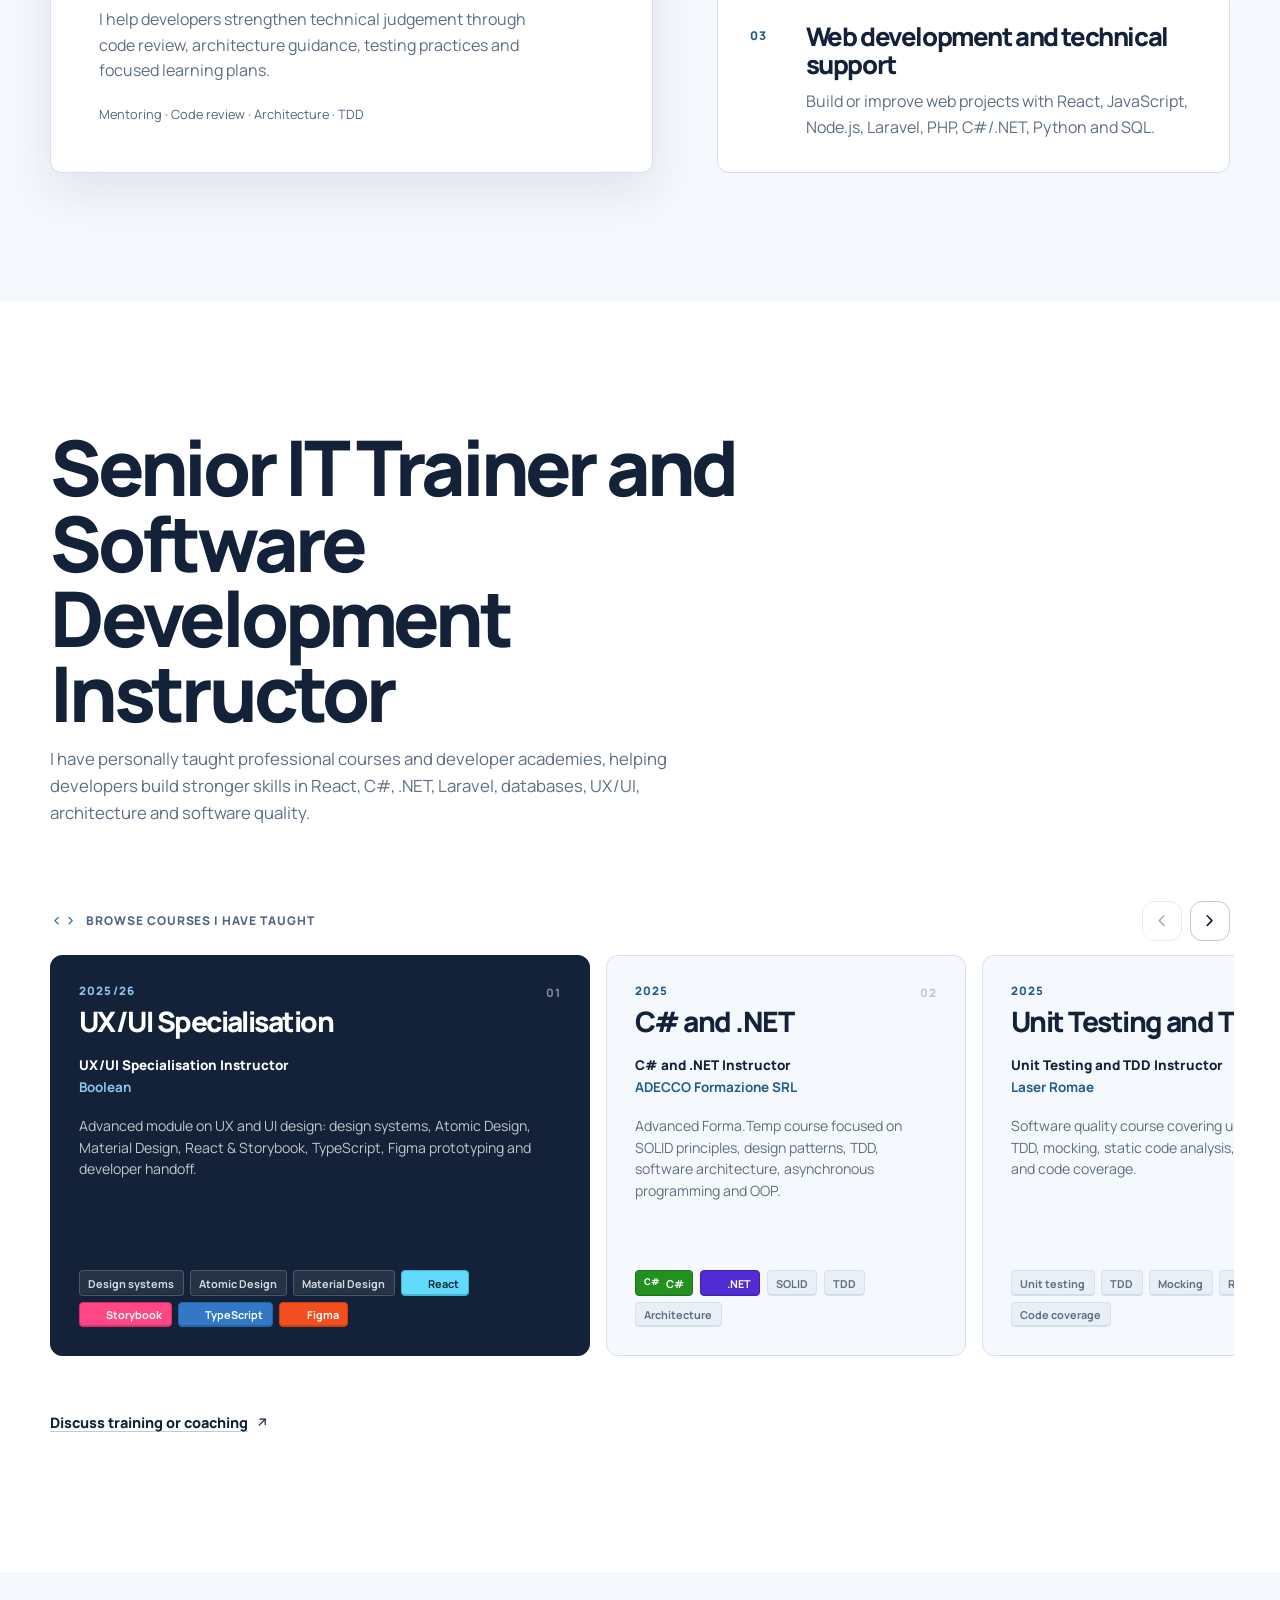
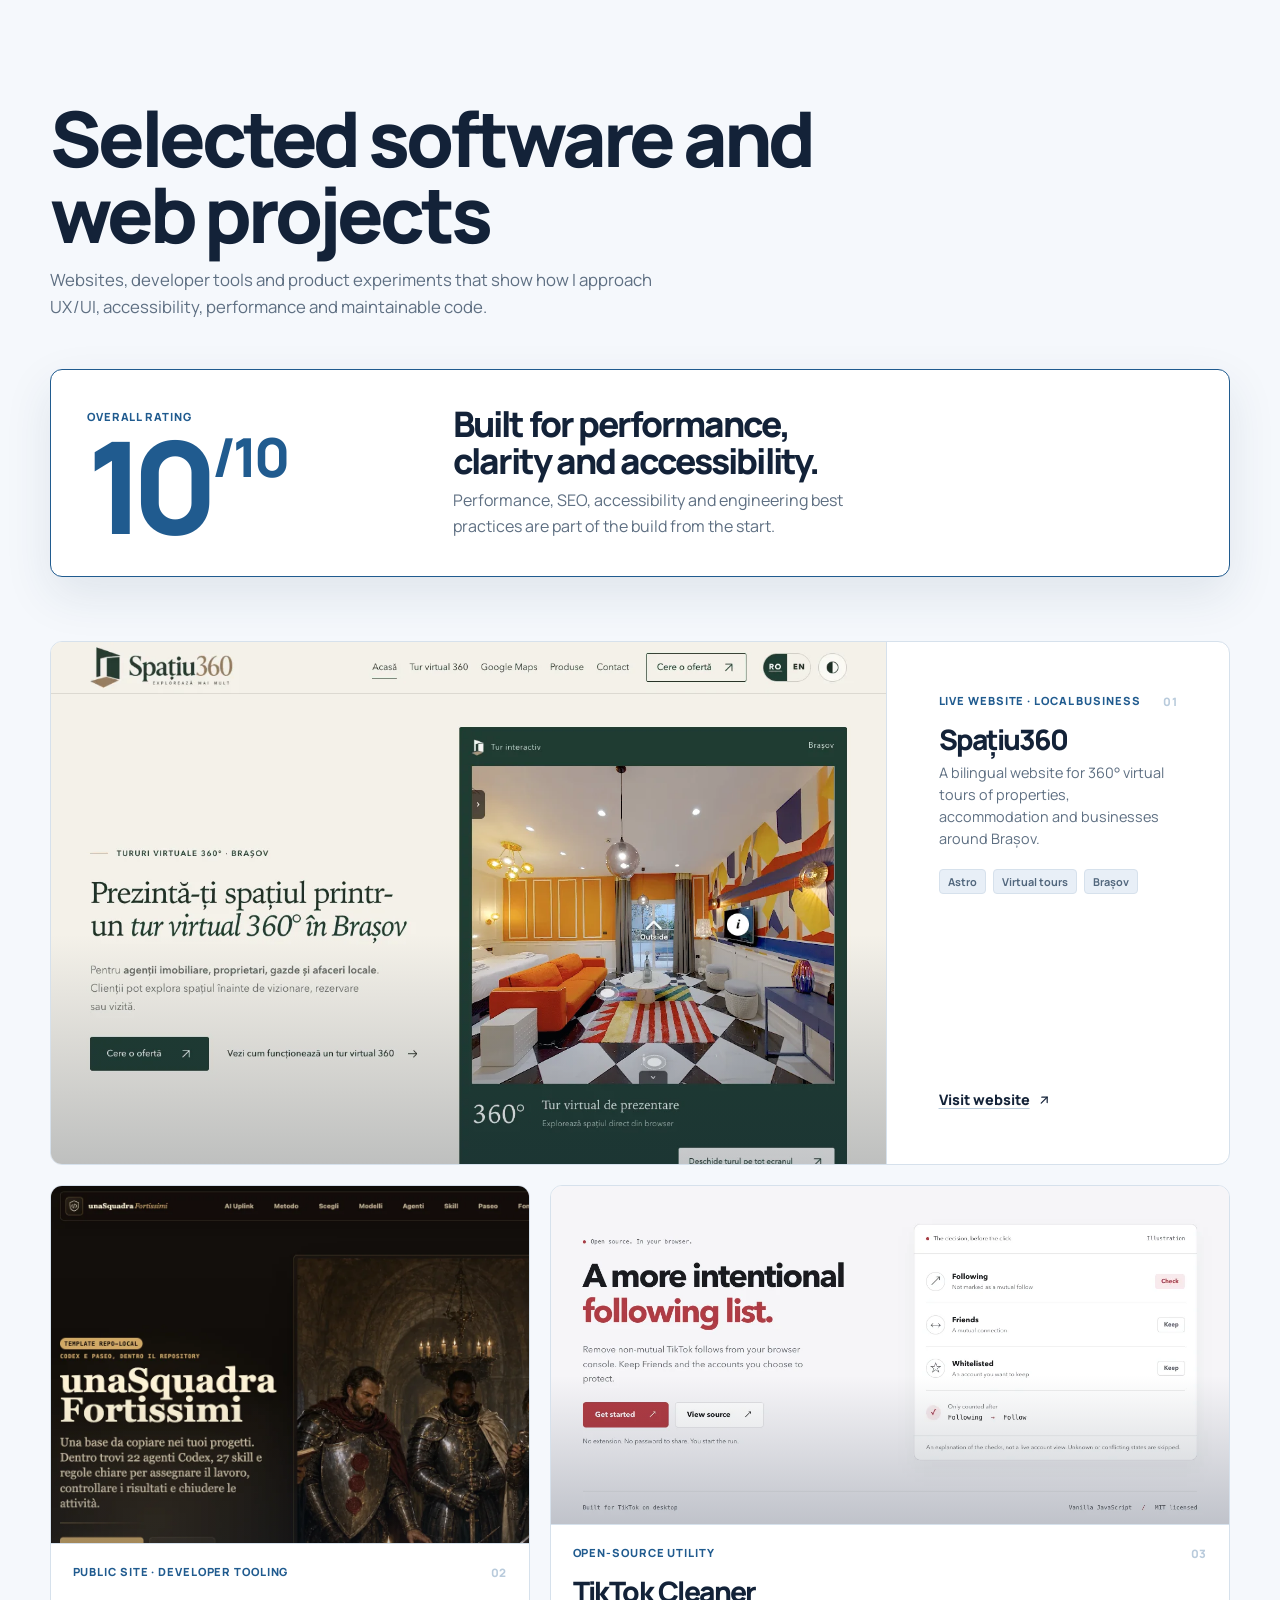
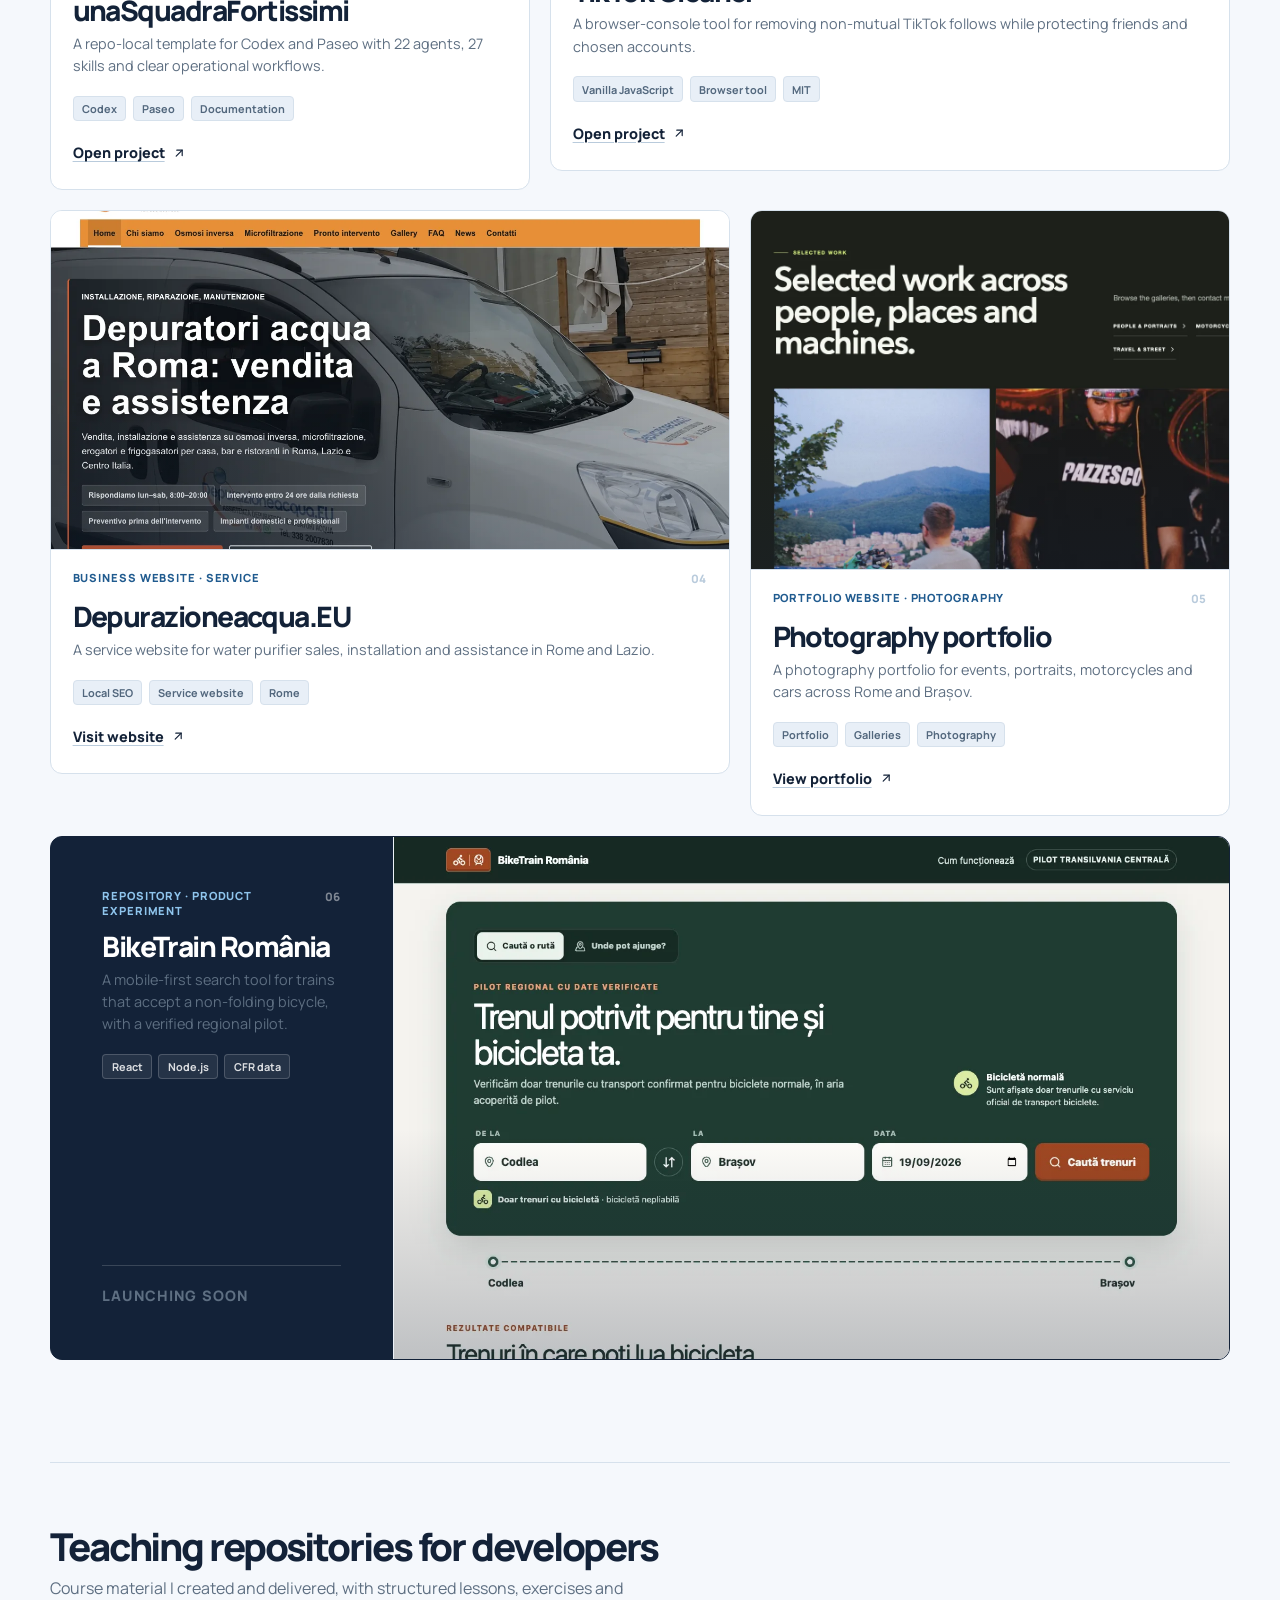
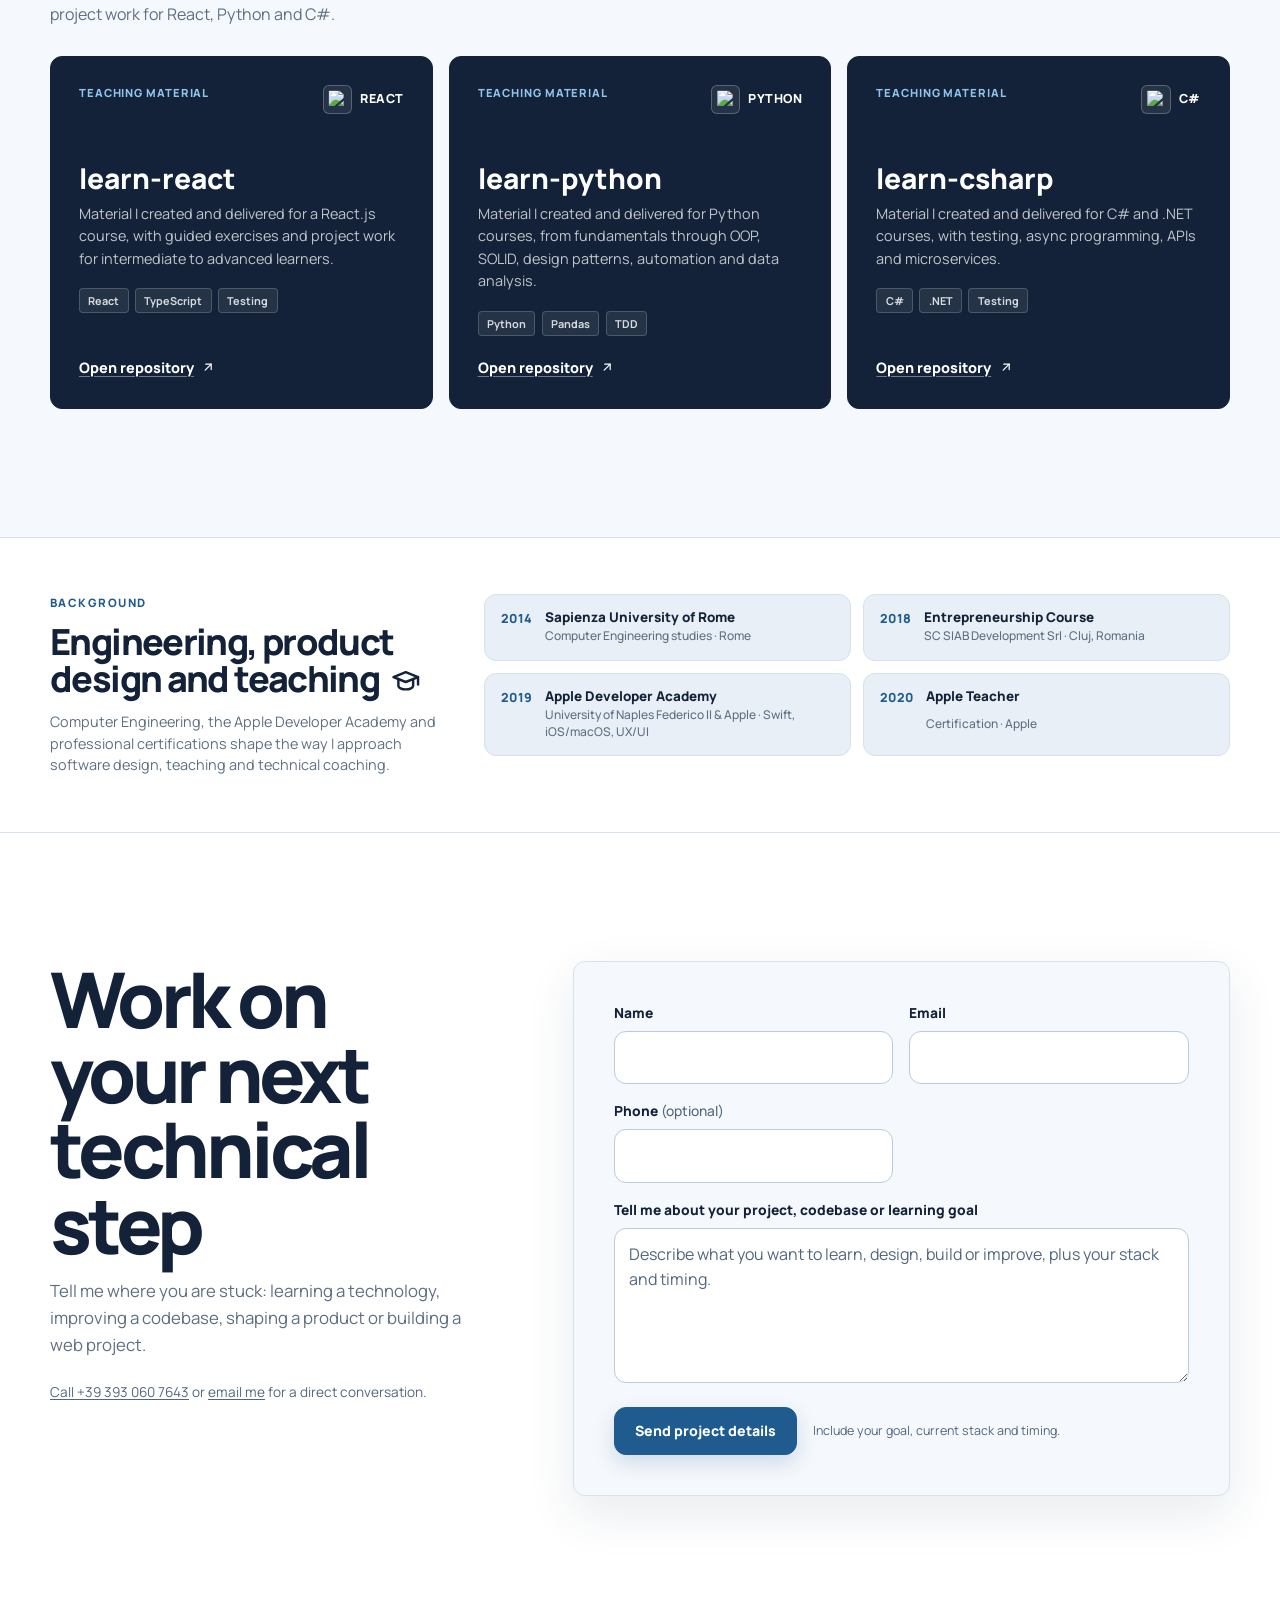
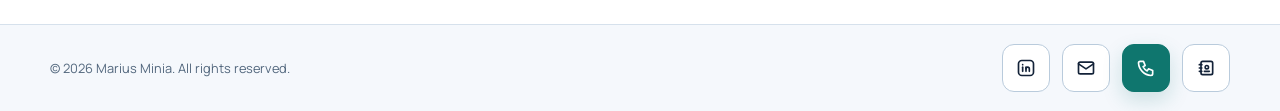
==== commit f02fcf12: "Add localized Formspree contact form handling" ====
--- a/index.html
+++ b/index.html
@@ -782,39 +782,46 @@
           </div>
 
           <form
+            id="contact-form"
             class="contact-form"
-            action="https://formspree.io/f/REPLACE_WITH_FORM_ID"
+            action="https://formspree.io/f/mbglkbyr"
             method="post"
             target="_top"
             data-contact-form
           >
+            <div class="form-status form-status--success" data-fs-success role="status" aria-live="polite">
+              Thanks for reaching out. I’ll get back to you soon.
+            </div>
+            <div class="form-status form-status--error" data-fs-error role="alert" aria-live="assertive">
+              Your message couldn’t be sent. Please try again.
+            </div>
+
             <div class="form-field">
               <label for="name">Name</label>
-              <input id="name" name="name" type="text" autocomplete="name" required>
+              <input id="name" name="name" type="text" autocomplete="name" required data-fs-field aria-describedby="name-error">
+              <span class="form-field-error" id="name-error" data-fs-error="name">Please enter your name.</span>
             </div>
 
             <div class="form-field">
               <label for="email">Email</label>
-              <input id="email" name="email" type="email" autocomplete="email" required>
-            </div>
-
-            <div class="form-field">
-              <label for="company">Company or project <span>(optional)</span></label>
-              <input id="company" name="company" type="text" autocomplete="organization">
+              <input id="email" name="email" type="email" autocomplete="email" required data-fs-field aria-describedby="email-error">
+              <span class="form-field-error" id="email-error" data-fs-error="email">Enter a valid email address.</span>
             </div>
 
             <div class="form-field">
               <label for="phone">Phone <span>(optional)</span></label>
-              <input id="phone" name="phone" type="tel" autocomplete="tel">
+              <input id="phone" name="phone" type="tel" autocomplete="tel" data-fs-field aria-describedby="phone-error">
+              <span class="form-field-error" id="phone-error" data-fs-error="phone">Please check this field.</span>
             </div>
 
             <div class="form-field form-field--wide">
               <label for="message">Tell me about your project, codebase or learning goal</label>
-              <textarea id="message" name="message" rows="5" placeholder="Describe what you want to learn, design, build or improve, plus your stack and timing." required></textarea>
+              <textarea id="message" name="message" rows="5" placeholder="Describe what you want to learn, design, build or improve, plus your stack and timing." required data-fs-field aria-describedby="message-error"></textarea>
+              <span class="form-field-error" id="message-error" data-fs-error="message">Add a short message about your goal.</span>
             </div>
 
             <div class="form-actions">
-              <button class="button" type="submit">Send project details</button>
+              <button class="button" type="submit" data-fs-submit-btn>Send project details</button>
               <p class="form-help">Include your goal, current stack and timing.</p>
             </div>
           </form>
@@ -864,6 +871,17 @@
       </div>
     </footer>
 
+    <script>
+      window.formspree = window.formspree || function () {
+        (window.formspree.q = window.formspree.q || []).push(arguments);
+      };
+      window.formspree("initForm", {
+        formElement: "#contact-form",
+        formId: "mbglkbyr",
+        useDefaultStyles: false
+      });
+    </script>
+    <script src="https://unpkg.com/@formspree/ajax@1" defer></script>
     <script src="assets/js/site.js" defer></script>
   </body>
 </html>
--- a/assets/css/styles.css
+++ b/assets/css/styles.css
@@ -1887,6 +1887,46 @@
   gap: 0.45rem;
 }
 
+.form-status,
+.form-field-error {
+  display: none;
+}
+
+.form-status[data-fs-active] {
+  display: block;
+  grid-column: 1 / -1;
+  padding: 0.8rem 1rem;
+  border: 1px solid;
+  border-radius: var(--radius);
+}
+
+.form-status--success[data-fs-active] {
+  border-color: #c3e6cb;
+  background: #d4edda;
+  color: #155724;
+}
+
+.form-status--error[data-fs-active] {
+  border-color: #f5c6cb;
+  background: #f8d7da;
+  color: #721c24;
+}
+
+.form-field-error[data-fs-active] {
+  display: block;
+  color: #721c24;
+  font-size: 0.8rem;
+  line-height: 1.4;
+}
+
+.form-status--error[data-fs-active] {
+  display: block;
+}
+
+[data-fs-field][aria-invalid="true"] {
+  border-color: #9c3f4e;
+}
+
 .form-field--wide,
 .form-actions {
   grid-column: 1 / -1;
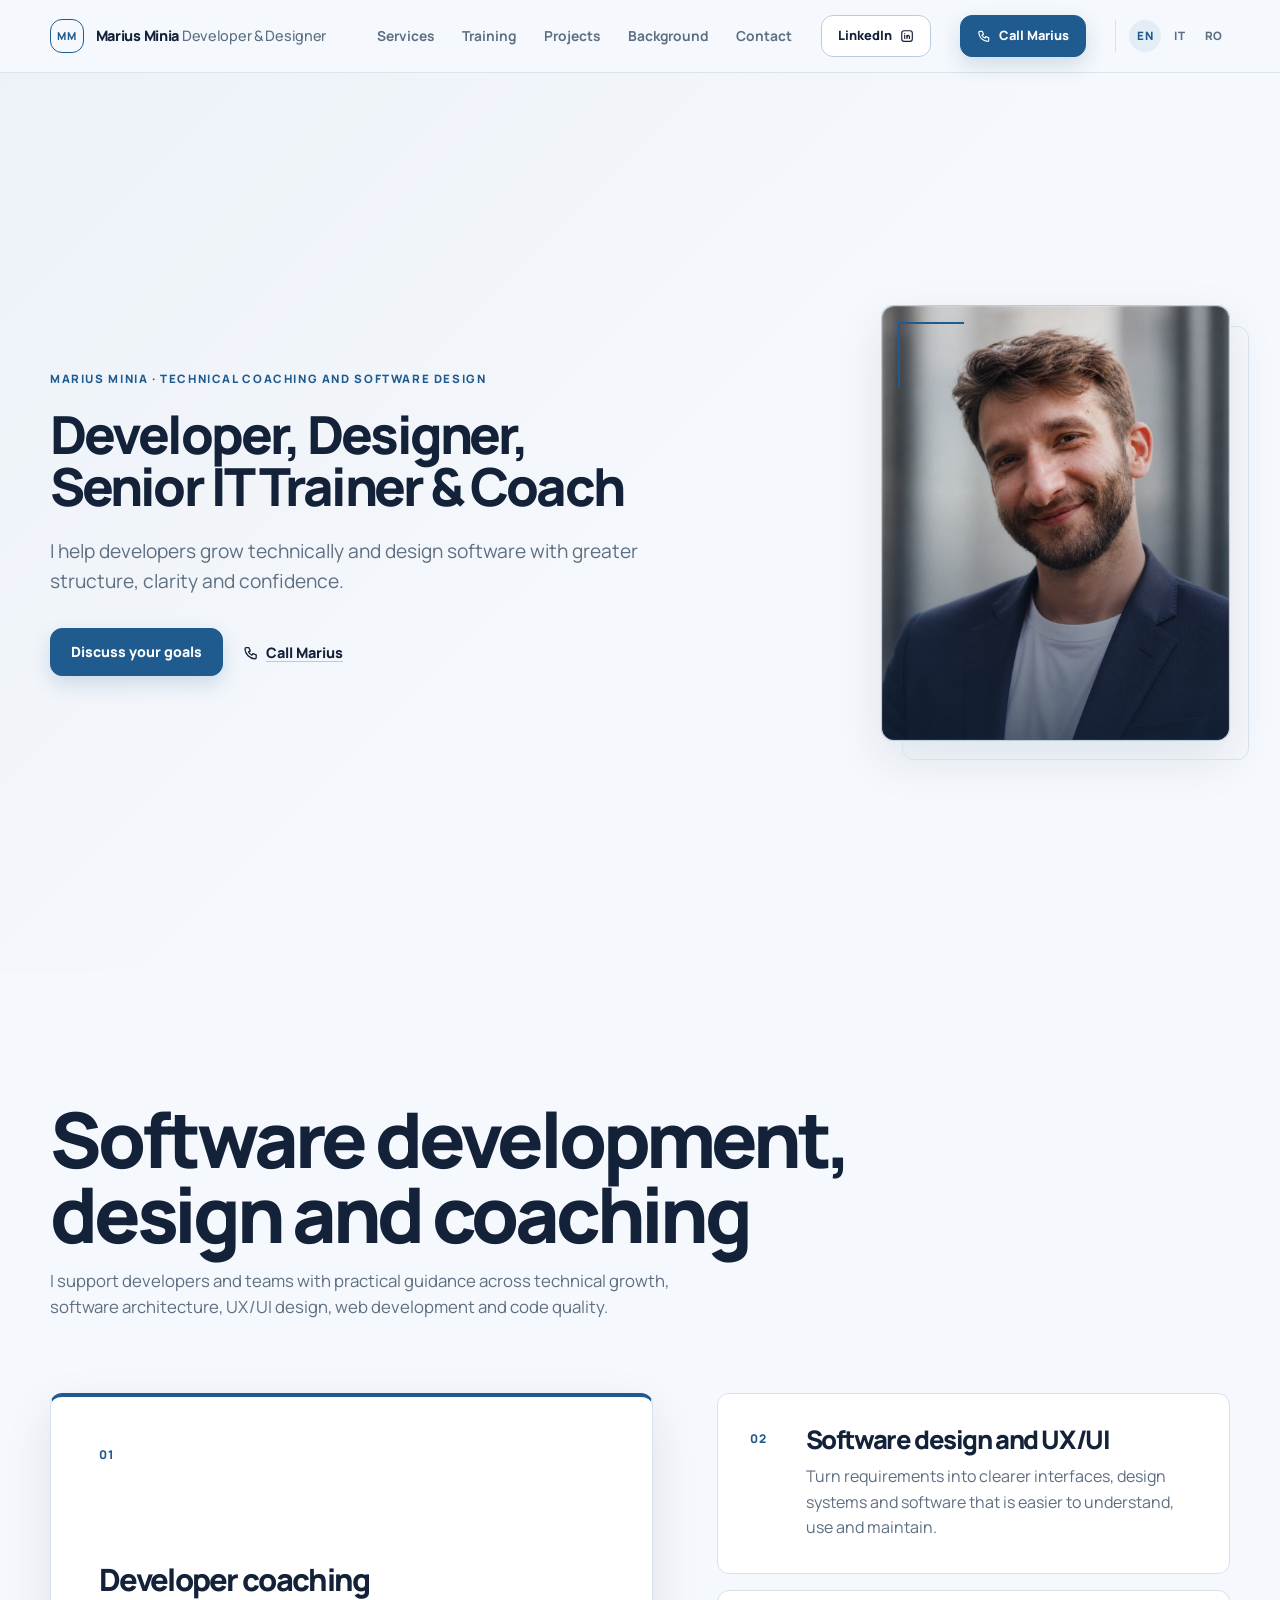
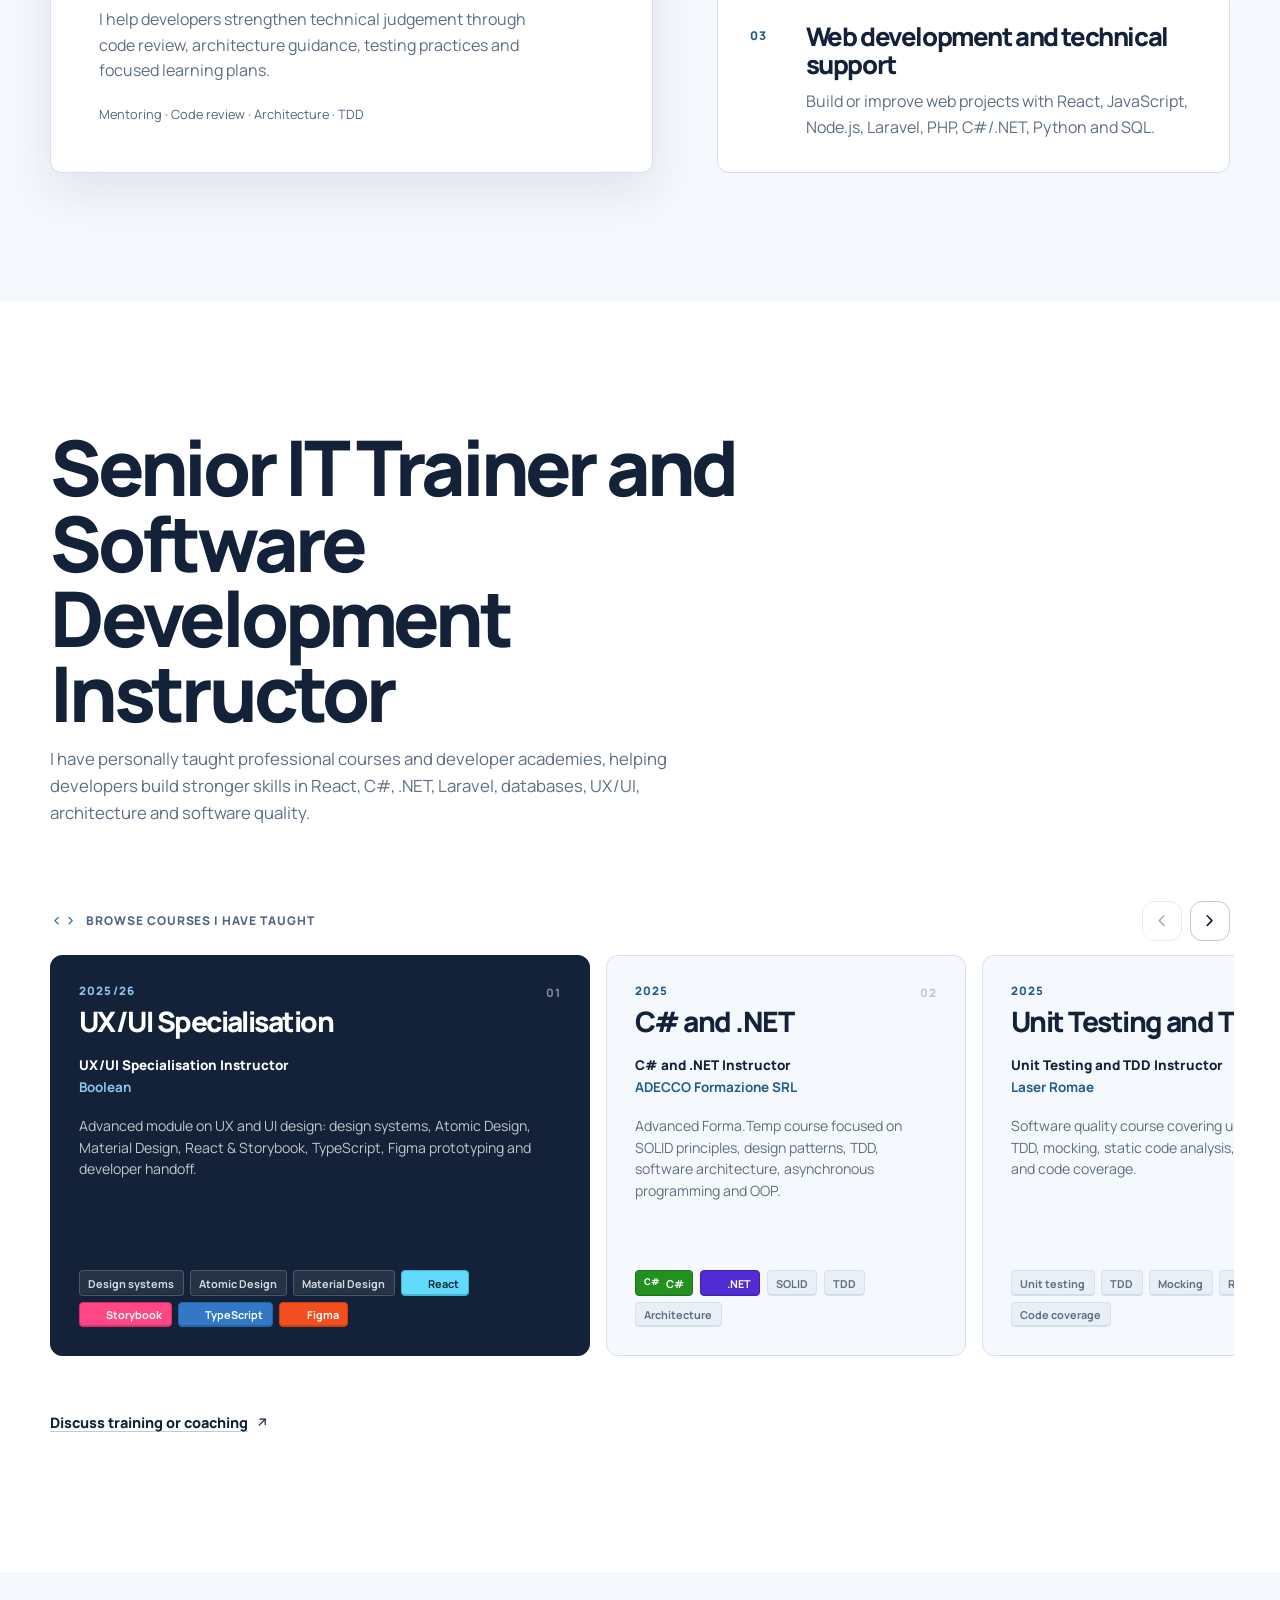
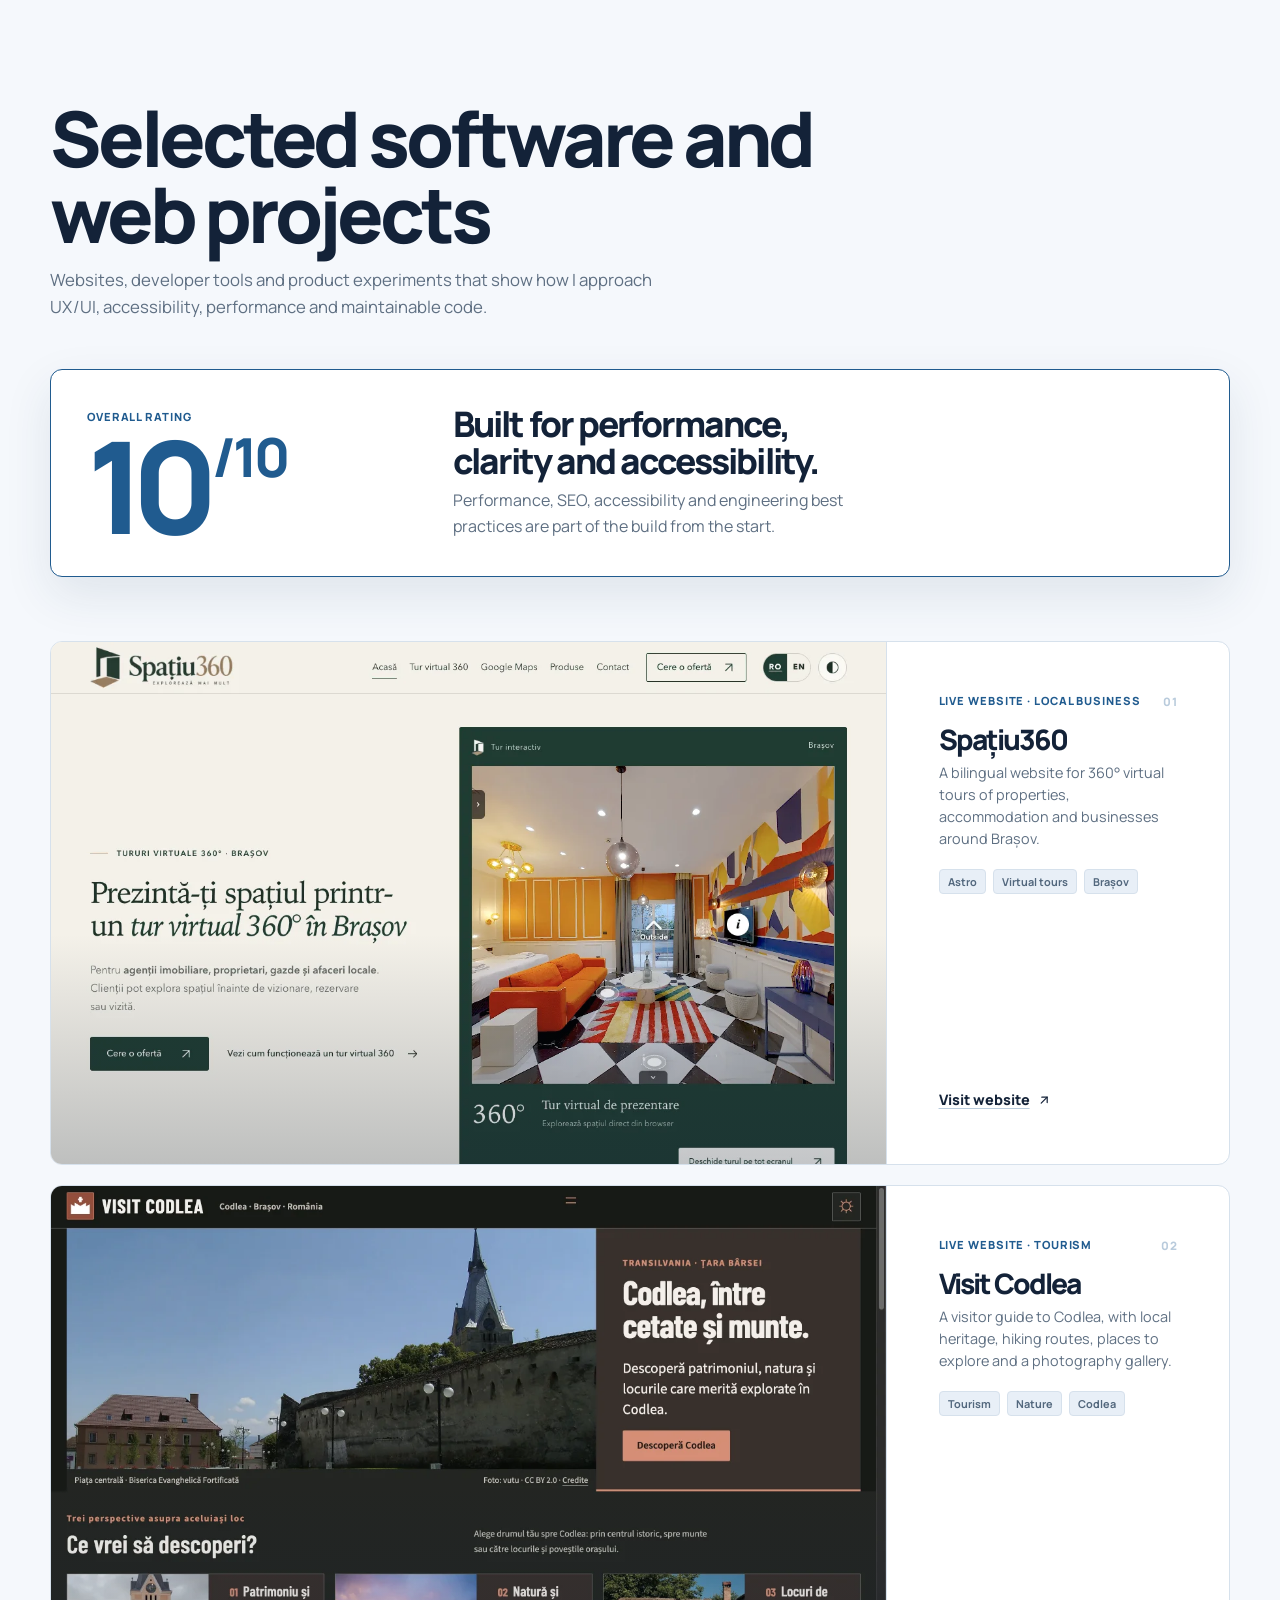
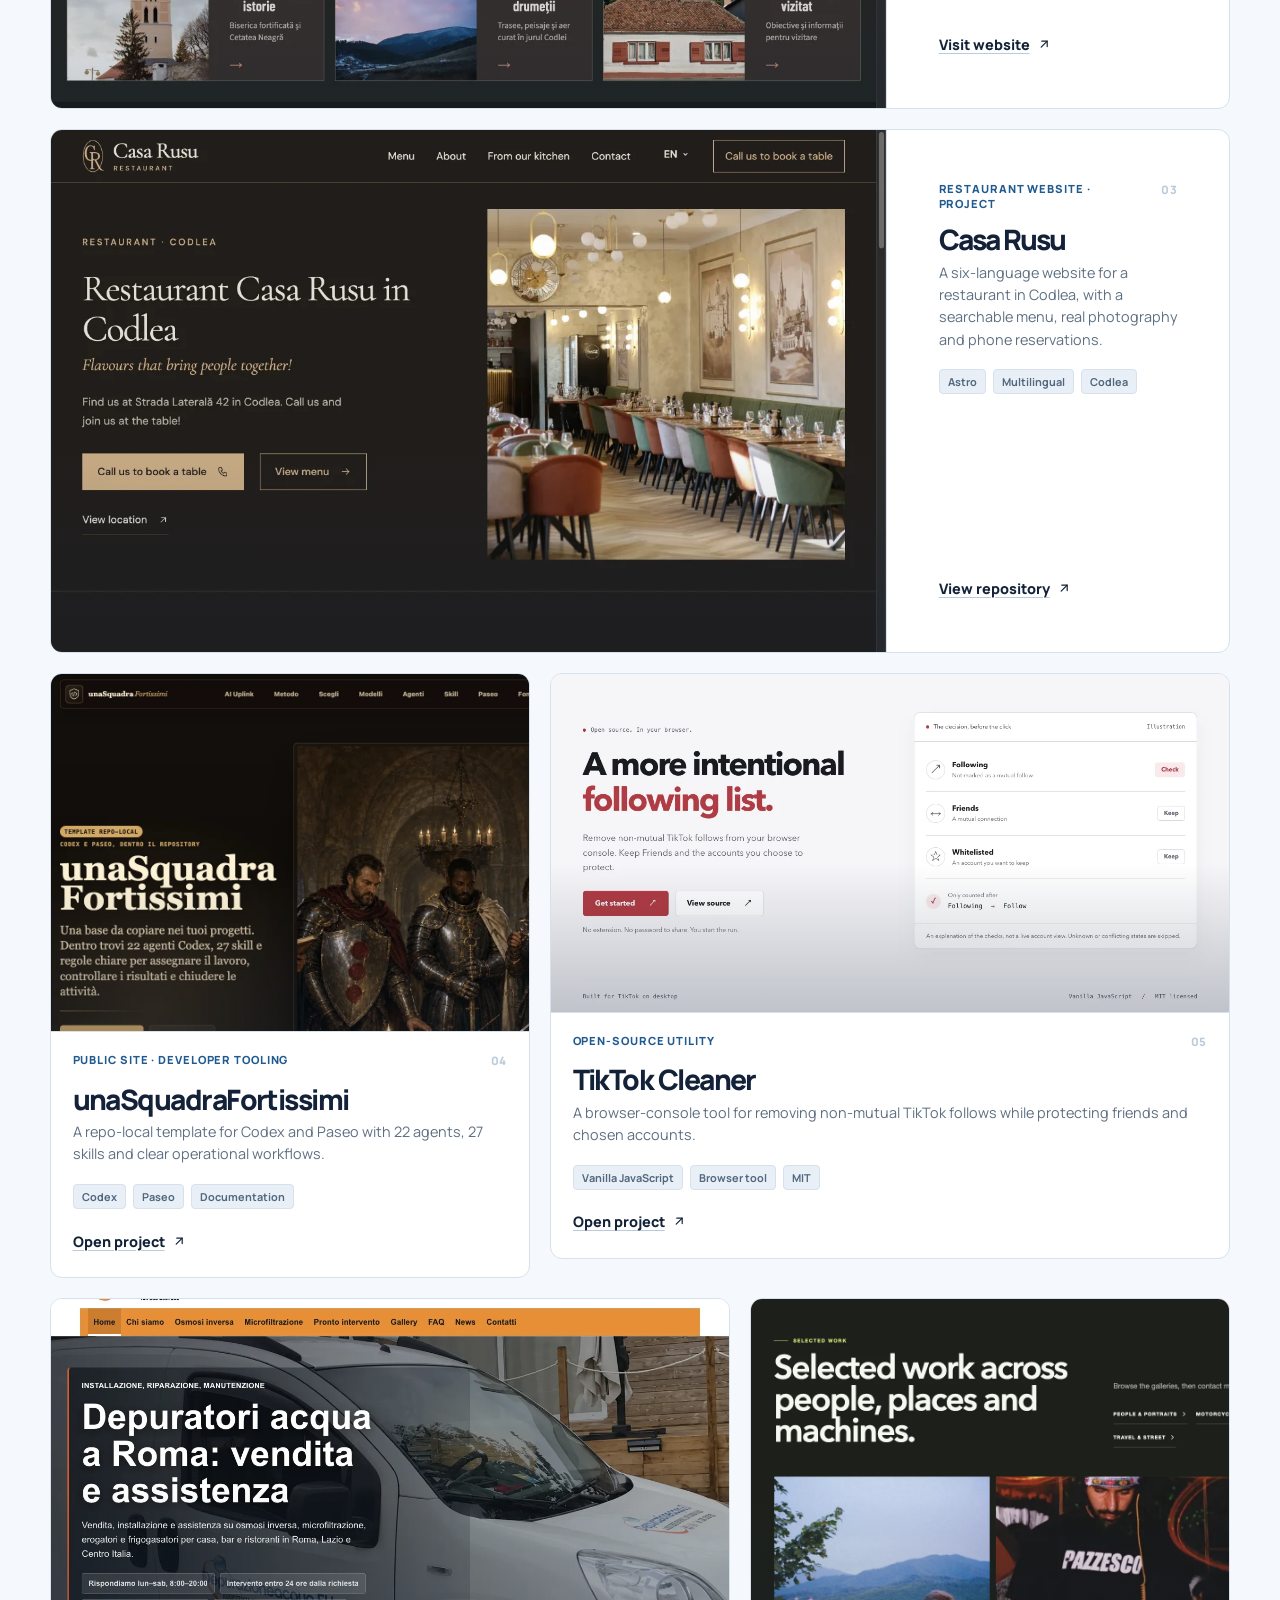
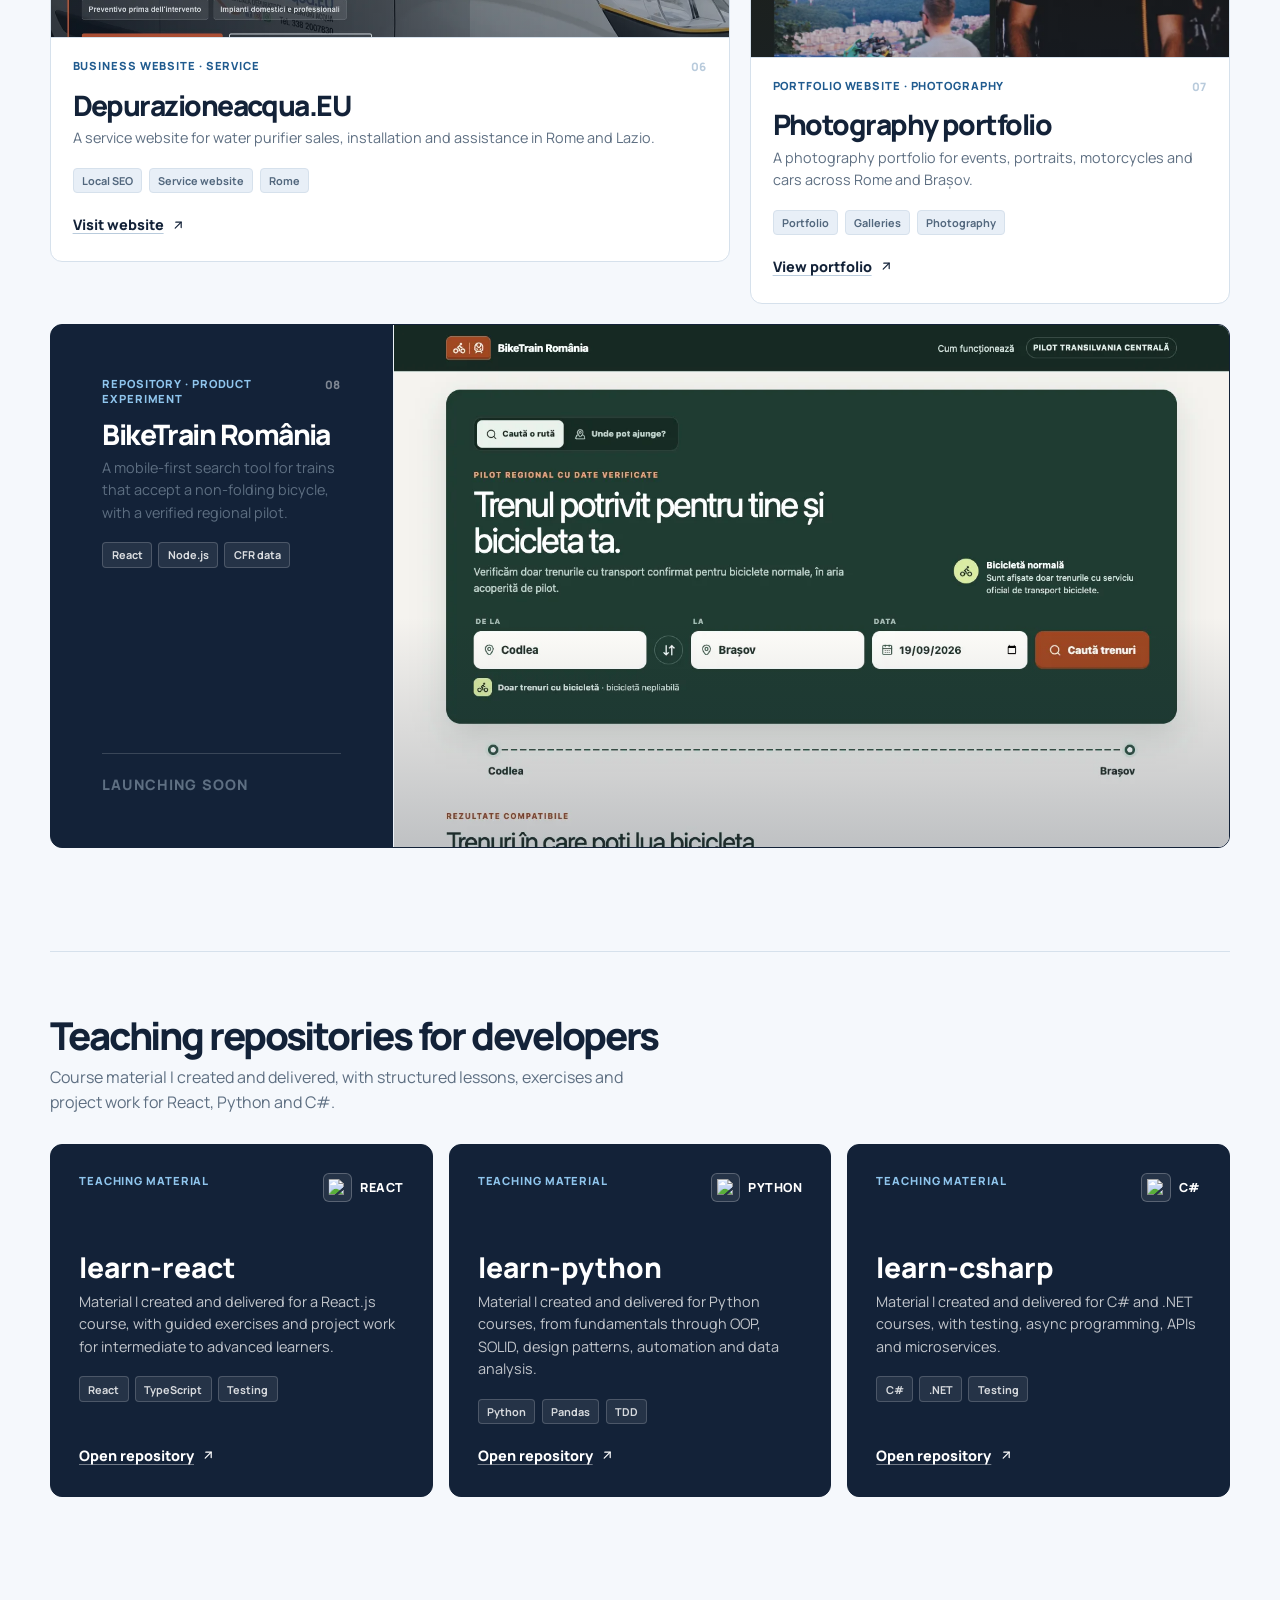
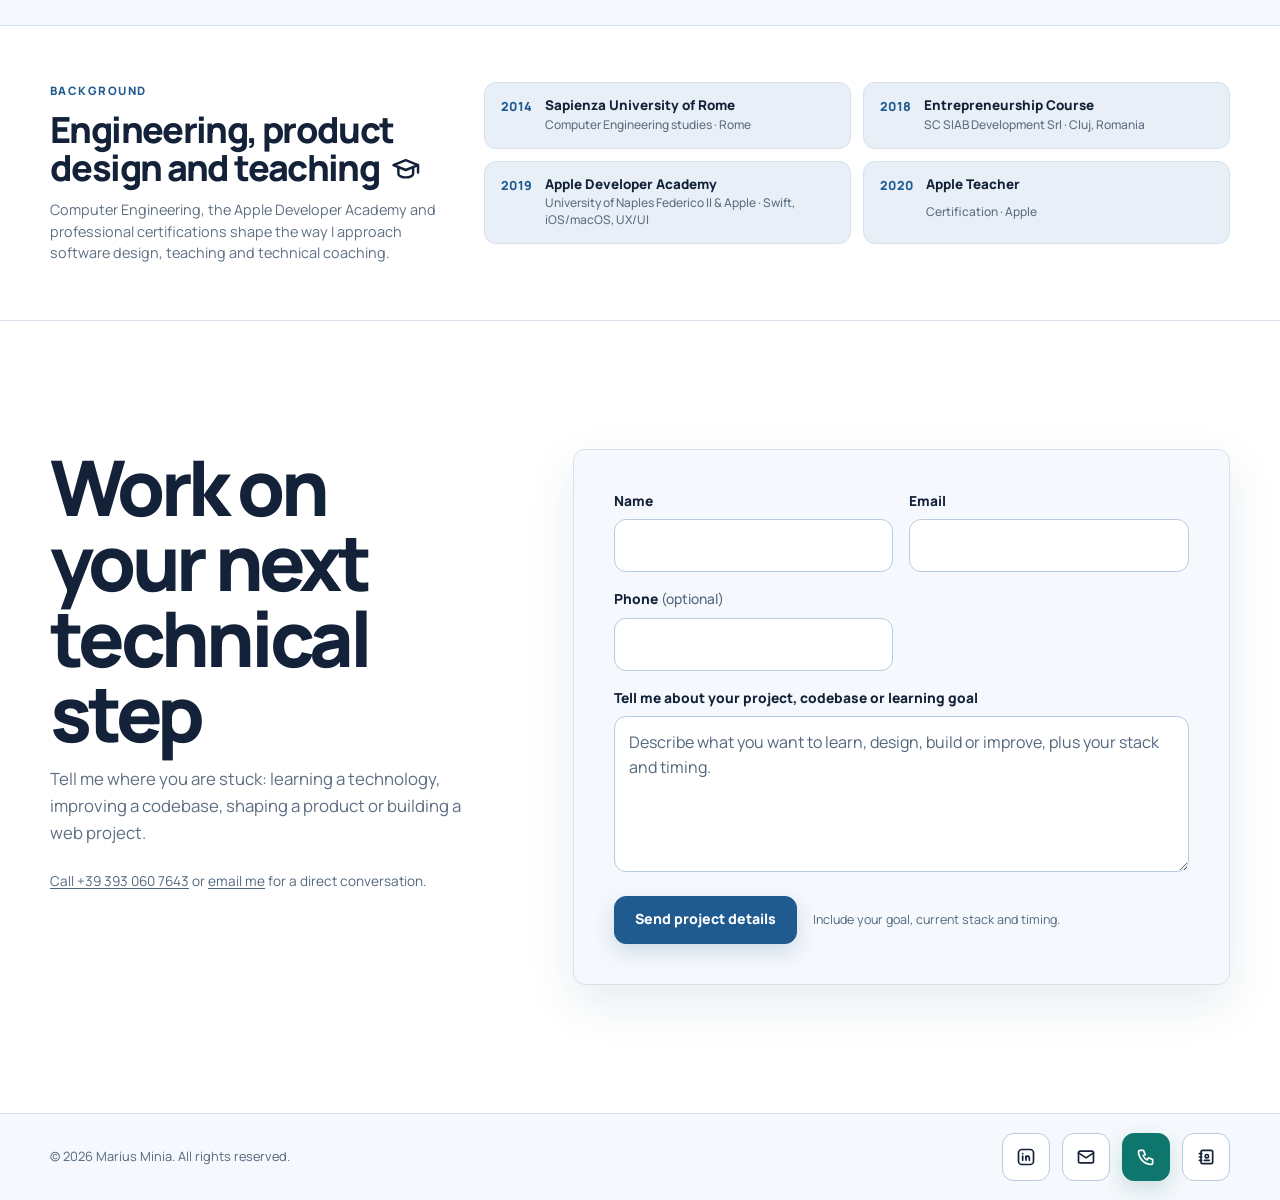
==== commit 132697f3: "Add Visit Codlea and Casa Rusu to localized project portfolios" ====
--- a/index.html
+++ b/index.html
@@ -589,6 +589,42 @@
               </div>
             </article>
 
+            <article class="project-card project-card--featured">
+              <a class="project-media" href="https://visitcodlea.infy.click/" target="_blank" rel="noopener noreferrer" aria-label="Open Visit Codlea website">
+                <img src="assets/images/projects/visitcodlea-home.webp" alt="Desktop homepage screenshot of Visit Codlea showing the fortified church and guides to local heritage and nature" width="1280" height="800" loading="lazy" decoding="async">
+              </a>
+              <div class="project-card-copy">
+                <div class="project-card-topline">
+                  <p class="project-type">Live website · tourism</p>
+                  <span class="project-card-index" aria-hidden="true">02</span>
+                </div>
+                <h3>Visit Codlea</h3>
+                <p>A visitor guide to Codlea, with local heritage, hiking routes, places to explore and a photography gallery.</p>
+                <ul class="project-tags" aria-label="Project details">
+                  <li>Tourism</li><li>Nature</li><li>Codlea</li>
+                </ul>
+                <a class="text-link" href="https://visitcodlea.infy.click/" target="_blank" rel="noopener noreferrer">Visit website <svg class="icon icon--arrow" aria-hidden="true" focusable="false"><use href="assets/icons/tabler-icons.svg#icon-arrow-up-right"></use></svg></a>
+              </div>
+            </article>
+
+            <article class="project-card project-card--featured">
+              <a class="project-media" href="https://github.com/marius93rm/casaRusu" target="_blank" rel="noopener noreferrer" aria-label="Open Casa Rusu repository">
+                <img src="assets/images/projects/casa-rusu-home.webp" alt="Desktop homepage screenshot of Casa Rusu showing the restaurant interior and table reservation links" width="1280" height="800" loading="lazy" decoding="async">
+              </a>
+              <div class="project-card-copy">
+                <div class="project-card-topline">
+                  <p class="project-type">Restaurant website · project</p>
+                  <span class="project-card-index" aria-hidden="true">03</span>
+                </div>
+                <h3>Casa Rusu</h3>
+                <p>A six-language website for a restaurant in Codlea, with a searchable menu, real photography and phone reservations.</p>
+                <ul class="project-tags" aria-label="Project details">
+                  <li>Astro</li><li>Multilingual</li><li>Codlea</li>
+                </ul>
+                <a class="text-link" href="https://github.com/marius93rm/casaRusu" target="_blank" rel="noopener noreferrer">View repository <svg class="icon icon--arrow" aria-hidden="true" focusable="false"><use href="assets/icons/tabler-icons.svg#icon-arrow-up-right"></use></svg></a>
+              </div>
+            </article>
+
             <article class="project-card project-card--narrow">
               <a class="project-media" href="https://marius93rm.github.io/unaSquadraFortissimi/" target="_blank" rel="noopener noreferrer" aria-label="Open unaSquadraFortissimi project">
                 <img src="assets/images/projects/una-squadra-home.webp" alt="Desktop homepage screenshot of unaSquadraFortissimi with its medieval-themed hero and navigation" width="1280" height="800" loading="lazy" decoding="async">
@@ -596,7 +632,7 @@
               <div class="project-card-copy">
                 <div class="project-card-topline">
                   <p class="project-type">Public site · developer tooling</p>
-                  <span class="project-card-index" aria-hidden="true">02</span>
+                  <span class="project-card-index" aria-hidden="true">04</span>
                 </div>
                 <h3>unaSquadraFortissimi</h3>
                 <p>A repo-local template for Codex and Paseo with 22 agents, 27 skills and clear operational workflows.</p>
@@ -614,7 +650,7 @@
               <div class="project-card-copy">
                 <div class="project-card-topline">
                   <p class="project-type">Open-source utility</p>
-                  <span class="project-card-index" aria-hidden="true">03</span>
+                  <span class="project-card-index" aria-hidden="true">05</span>
                 </div>
                 <h3>TikTok Cleaner</h3>
                 <p>A browser-console tool for removing non-mutual TikTok follows while protecting friends and chosen accounts.</p>
@@ -632,7 +668,7 @@
               <div class="project-card-copy">
                 <div class="project-card-topline">
                   <p class="project-type">Business website · service</p>
-                  <span class="project-card-index" aria-hidden="true">04</span>
+                  <span class="project-card-index" aria-hidden="true">06</span>
                 </div>
                 <h3>Depurazioneacqua.EU</h3>
                 <p>A service website for water purifier sales, installation and assistance in Rome and Lazio.</p>
@@ -650,7 +686,7 @@
               <div class="project-card-copy">
                 <div class="project-card-topline">
                   <p class="project-type">Portfolio website · photography</p>
-                  <span class="project-card-index" aria-hidden="true">05</span>
+                  <span class="project-card-index" aria-hidden="true">07</span>
                 </div>
                 <h3>Photography portfolio</h3>
                 <p>A photography portfolio for events, portraits, motorcycles and cars across Rome and Brașov.</p>
@@ -668,7 +704,7 @@
               <div class="project-card-copy">
                 <div class="project-card-topline">
                   <p class="project-type">Repository · product experiment</p>
-                  <span class="project-card-index" aria-hidden="true">06</span>
+                  <span class="project-card-index" aria-hidden="true">08</span>
                 </div>
                 <h3>BikeTrain România</h3>
                 <p>A mobile-first search tool for trains that accept a non-folding bicycle, with a verified regional pilot.</p>
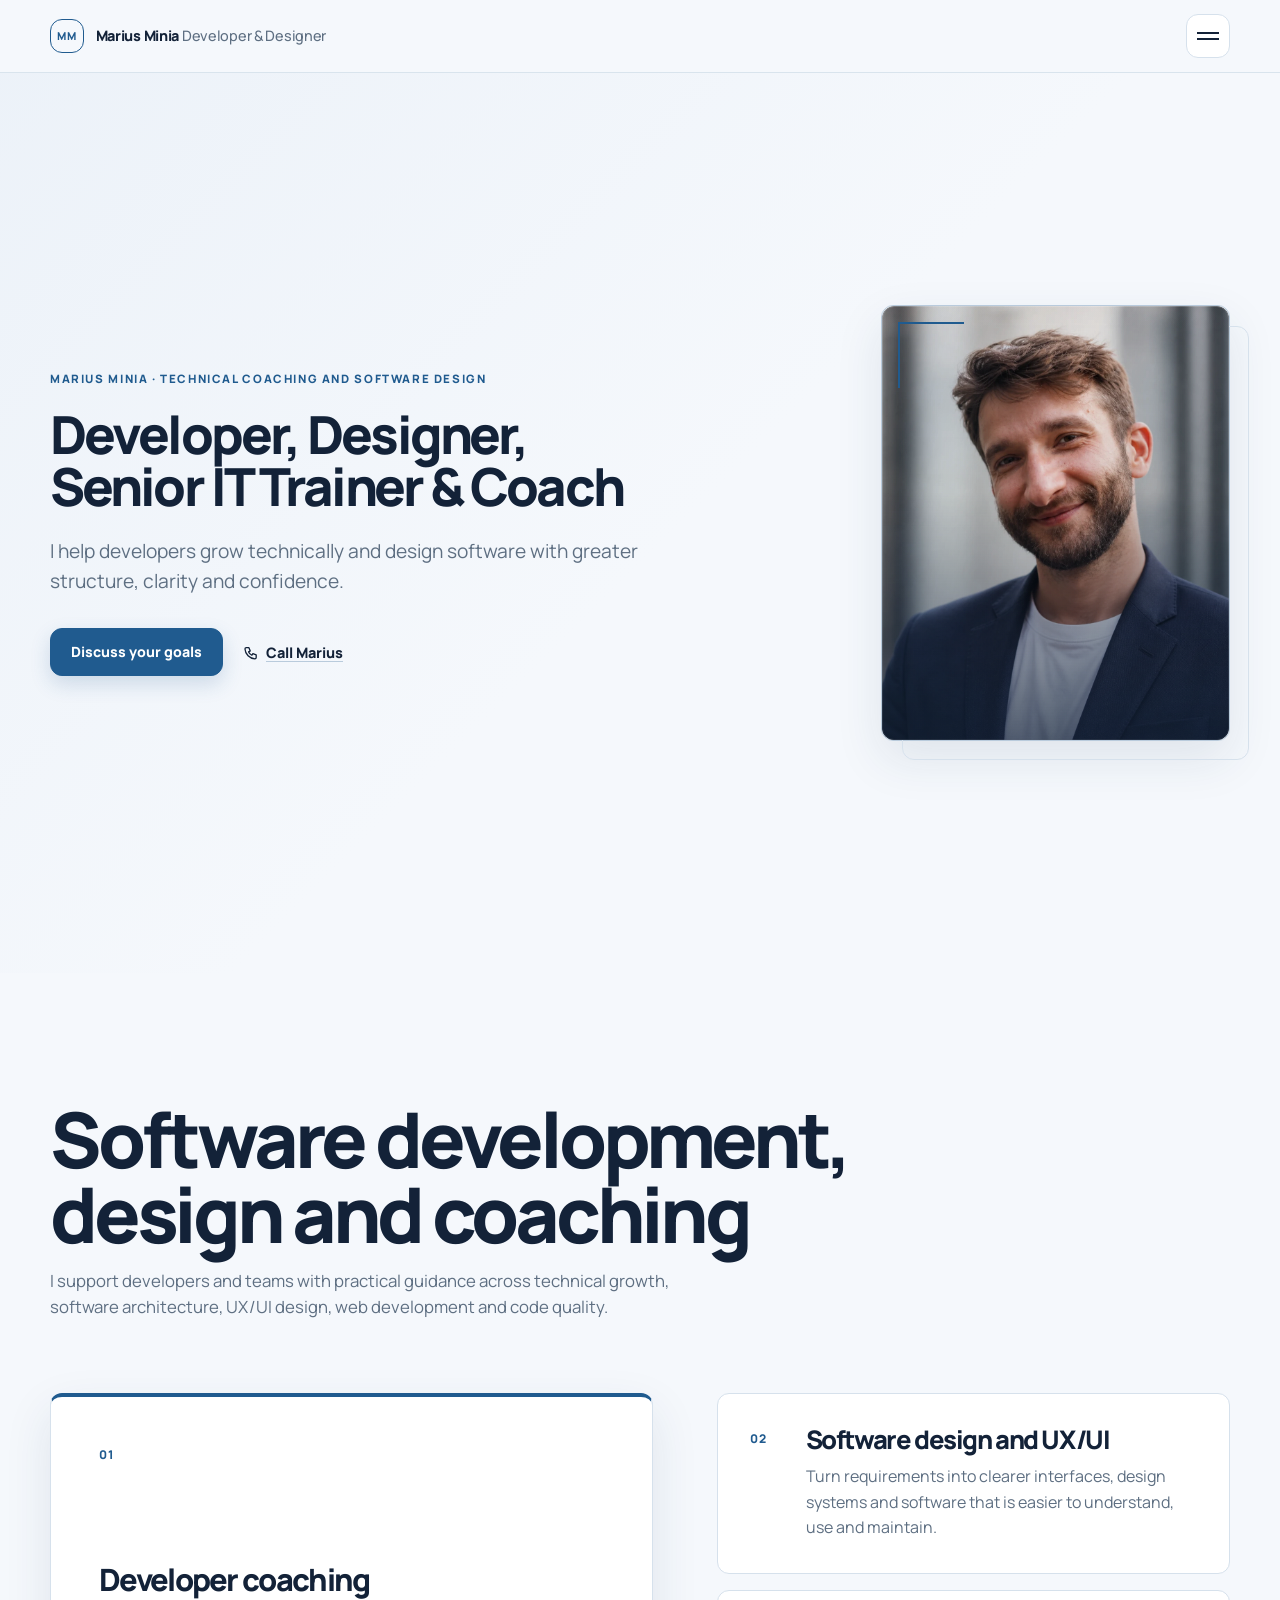
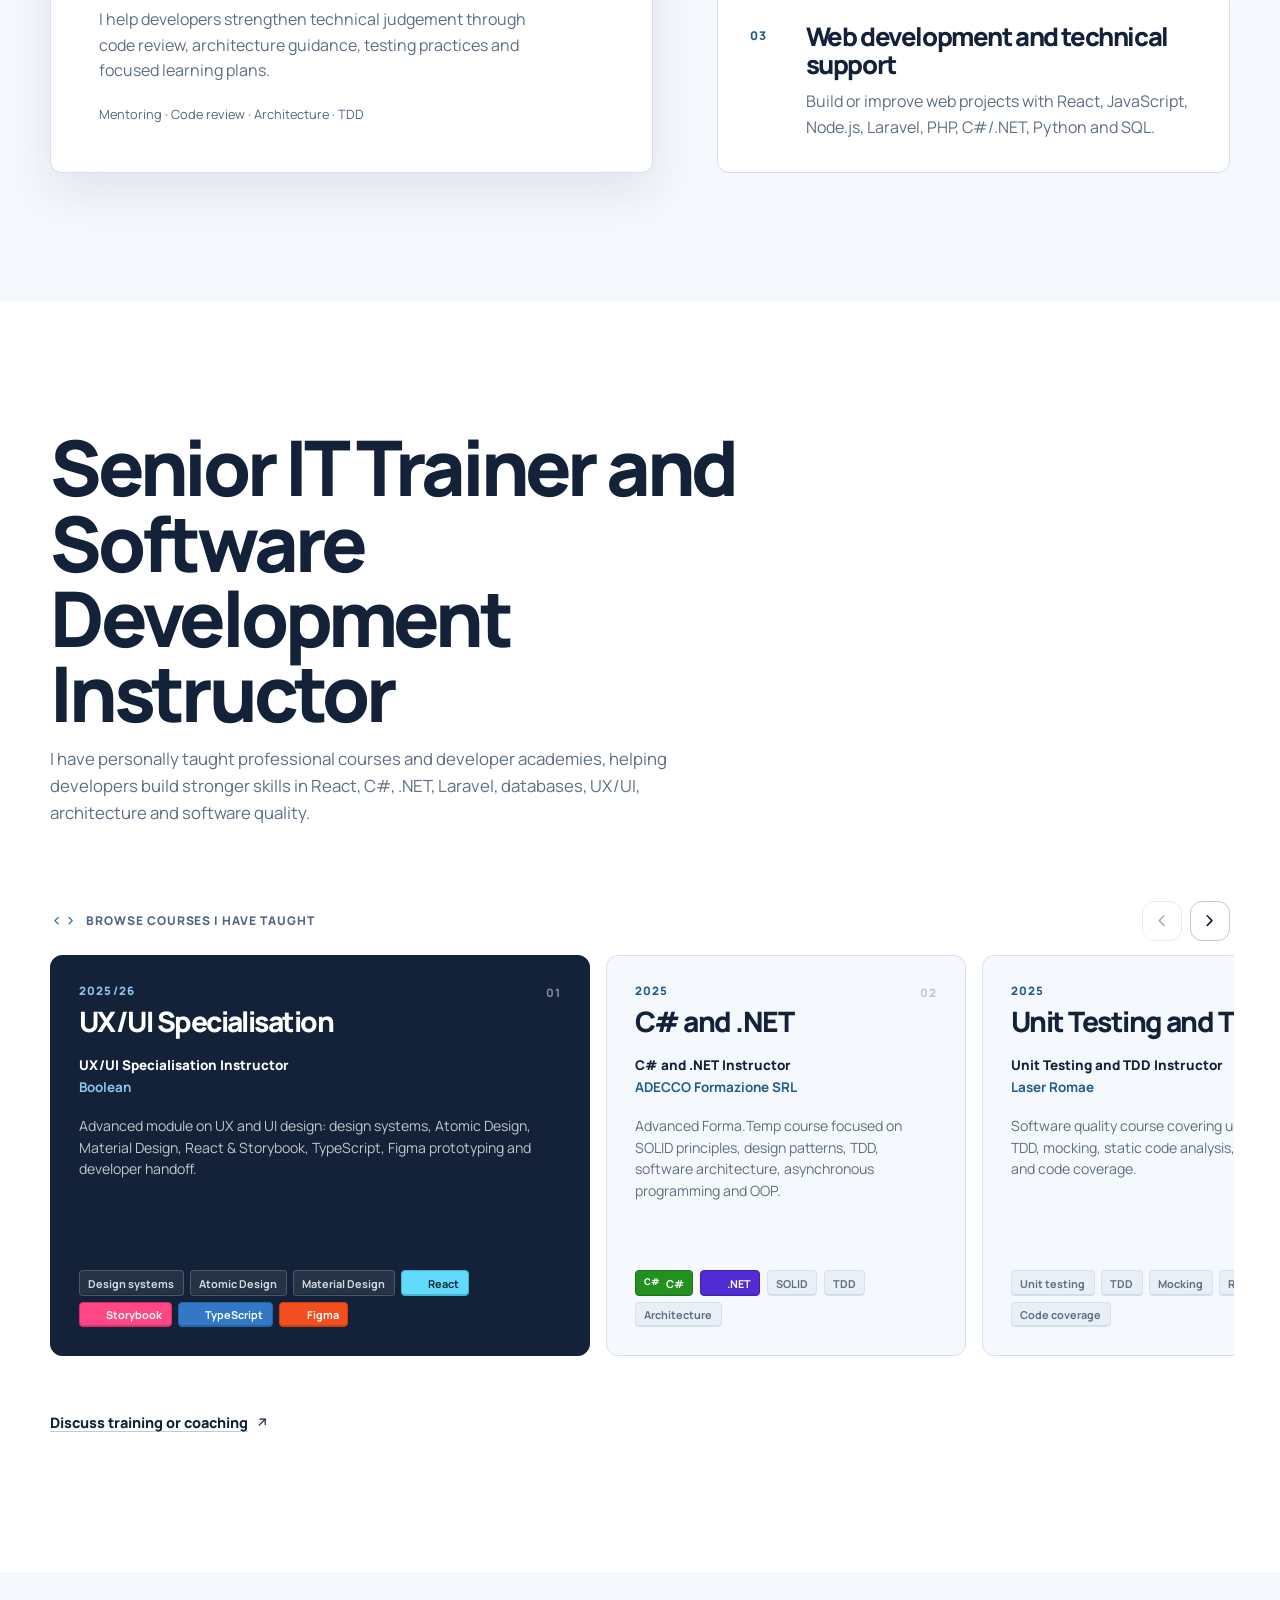
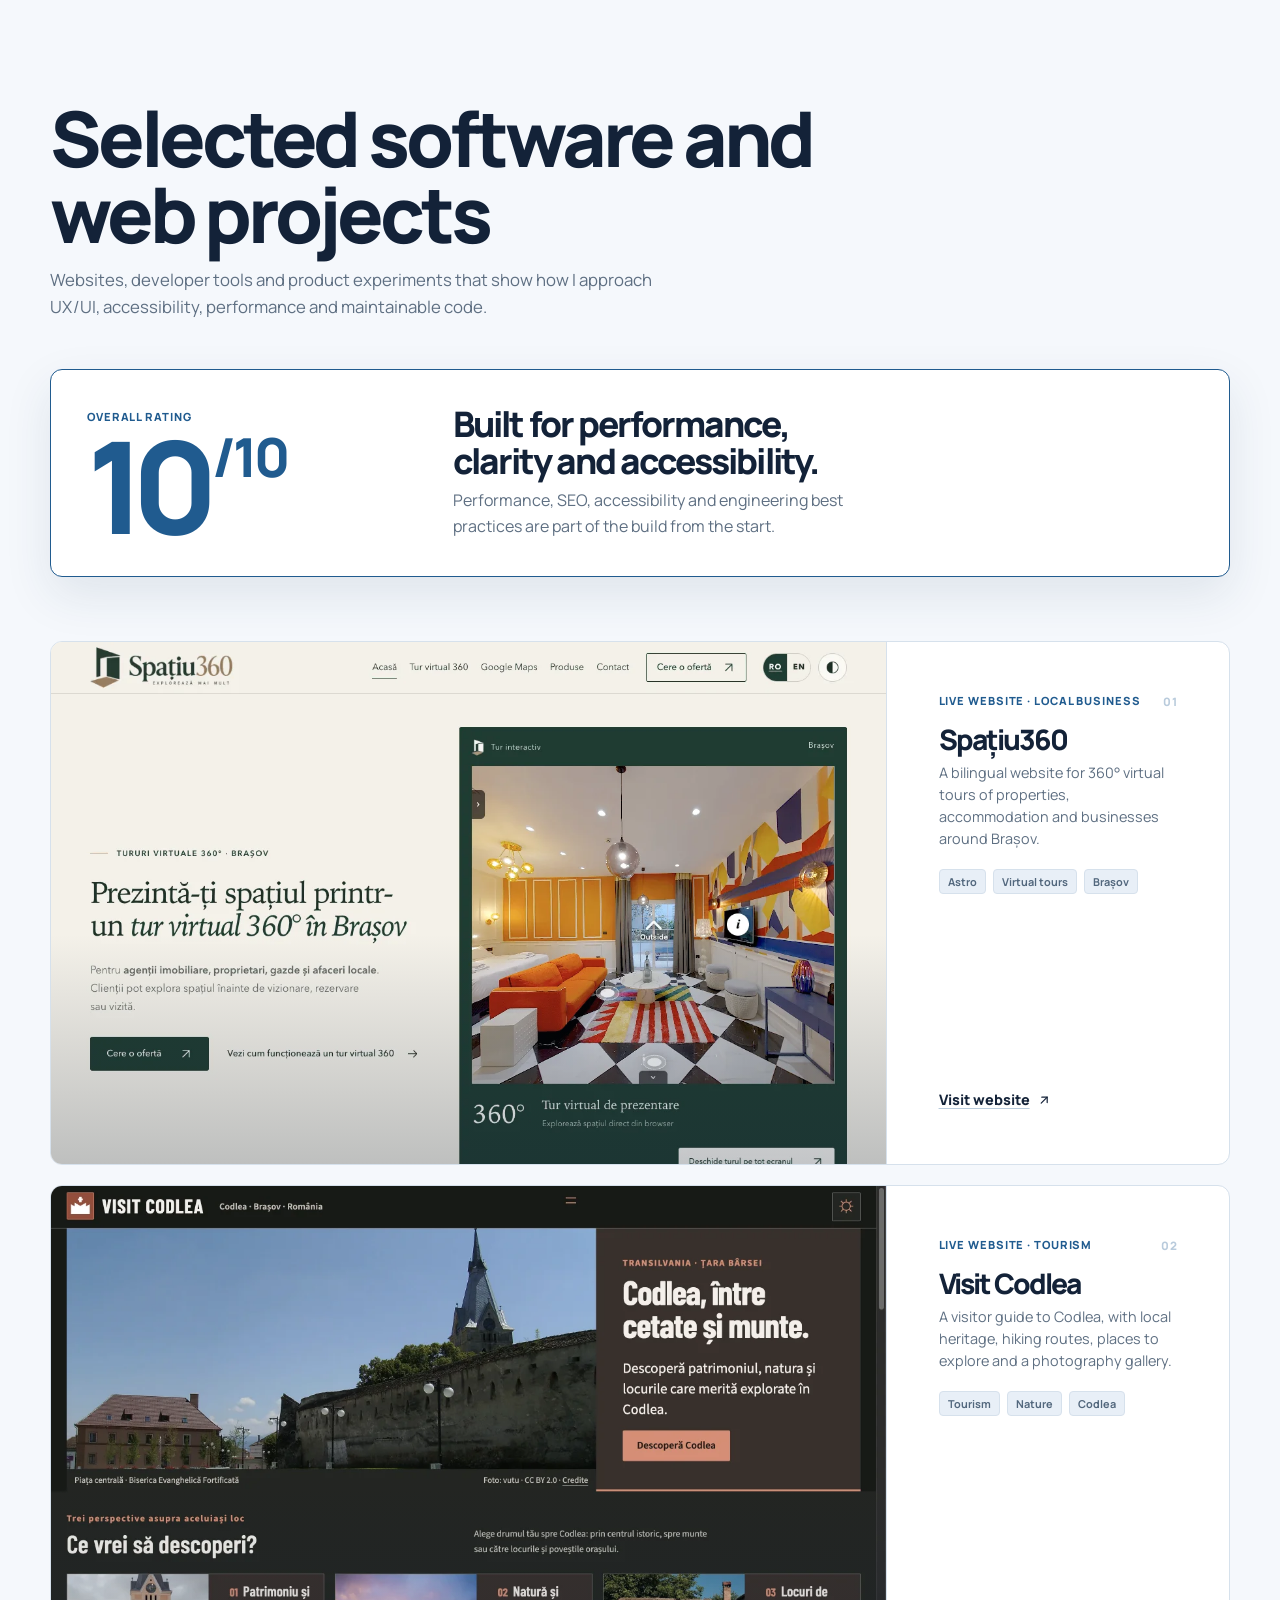
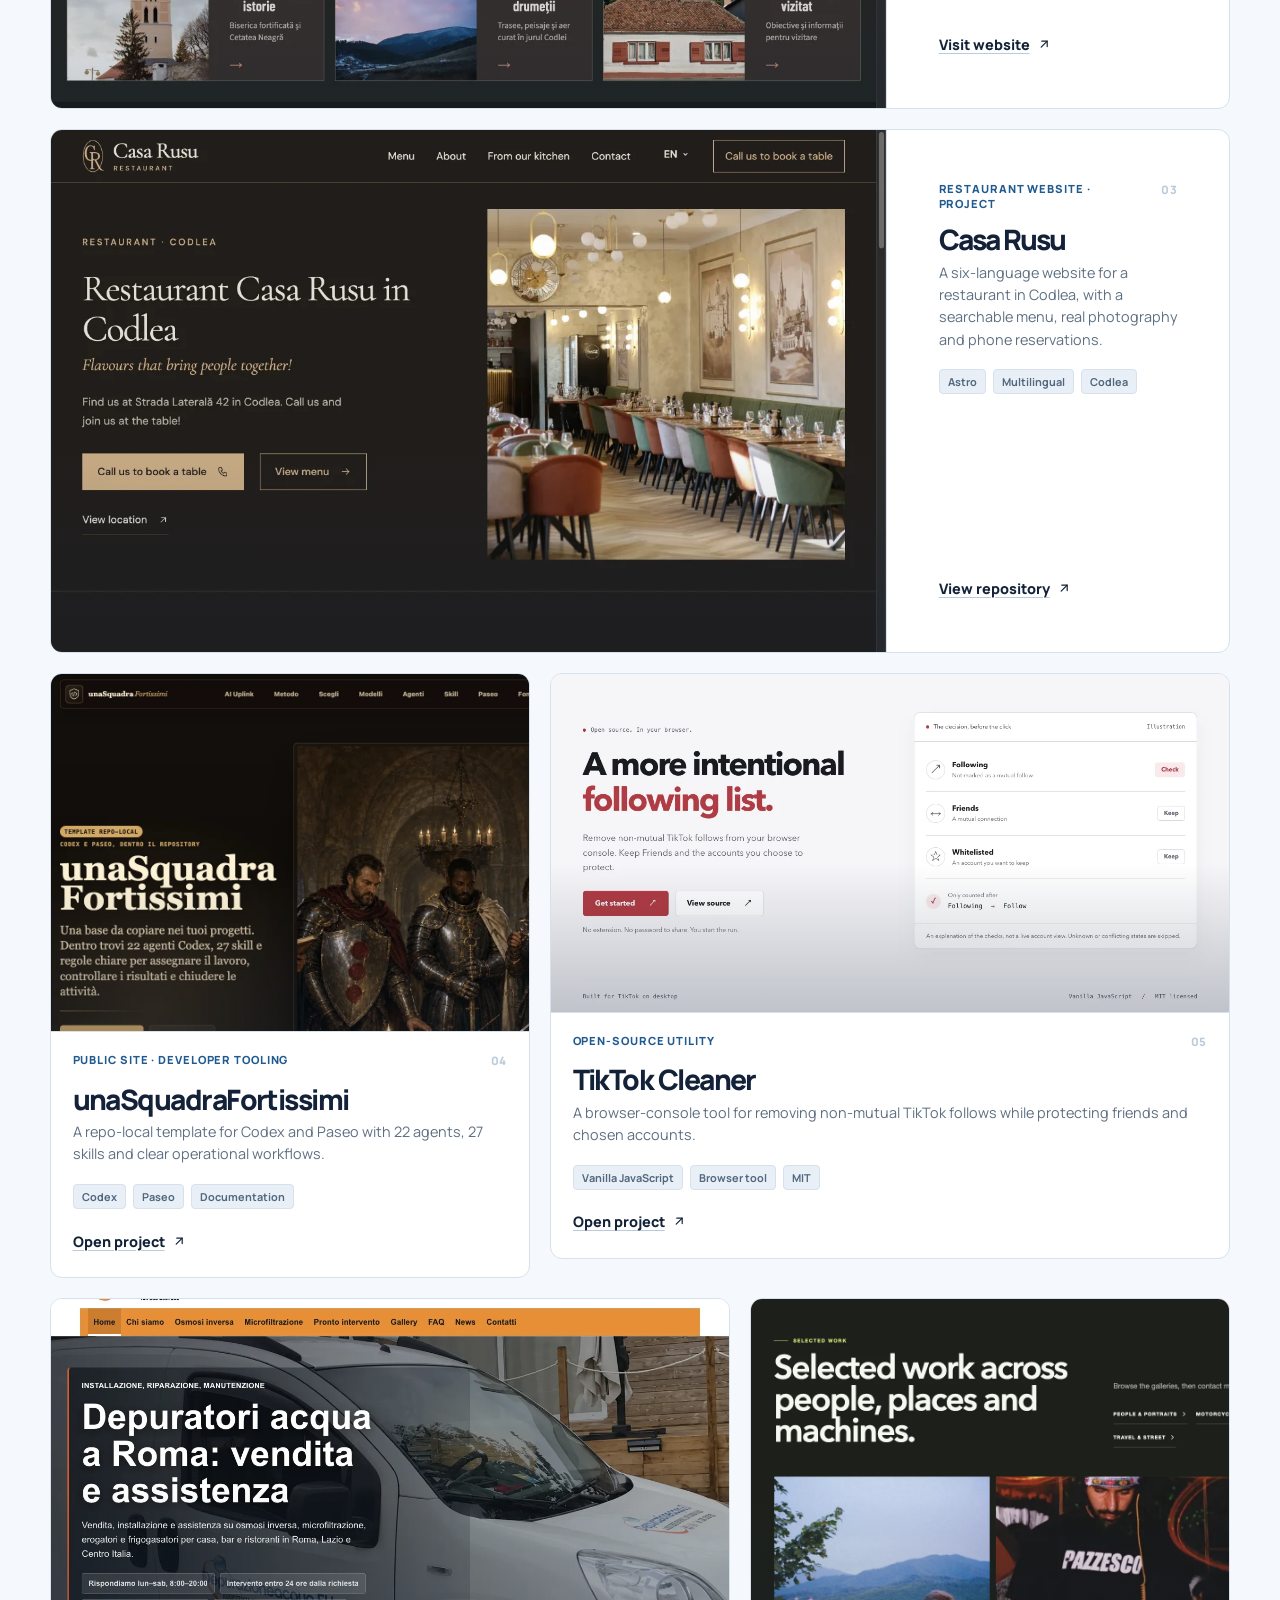
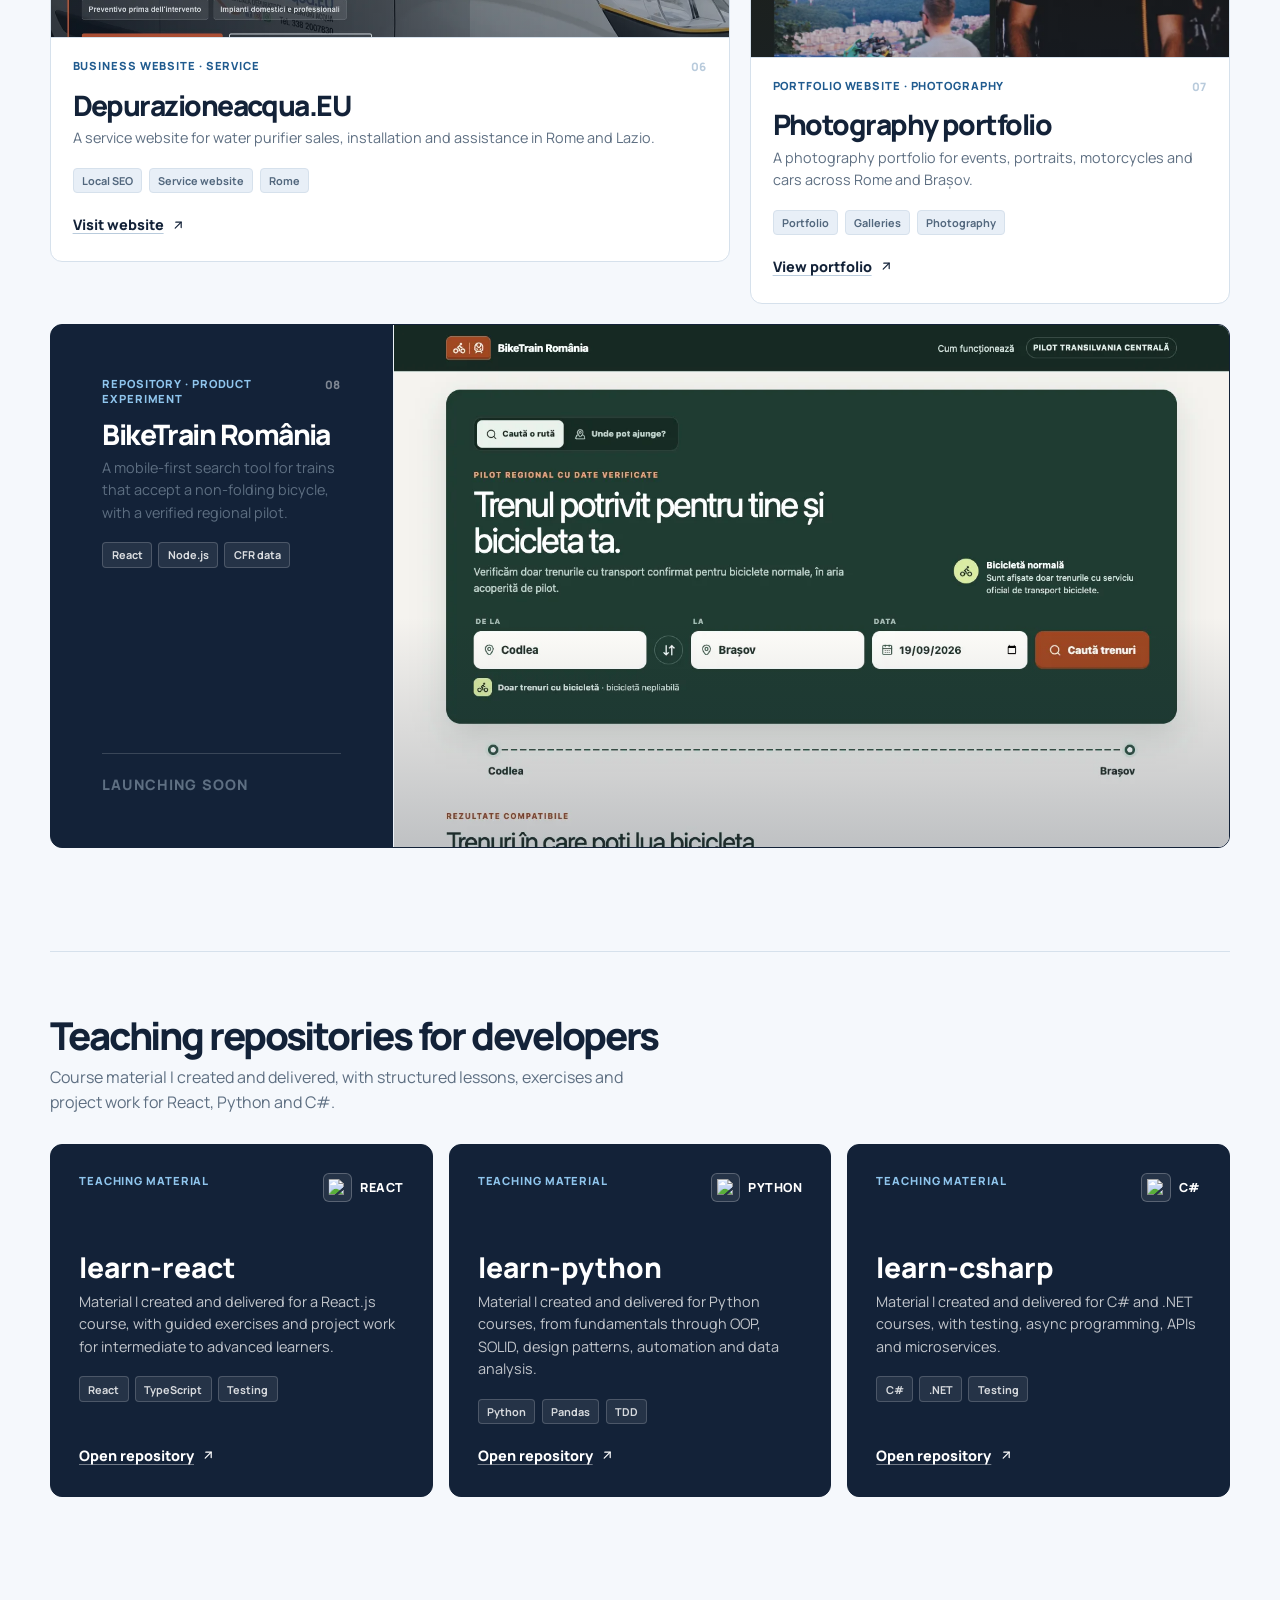
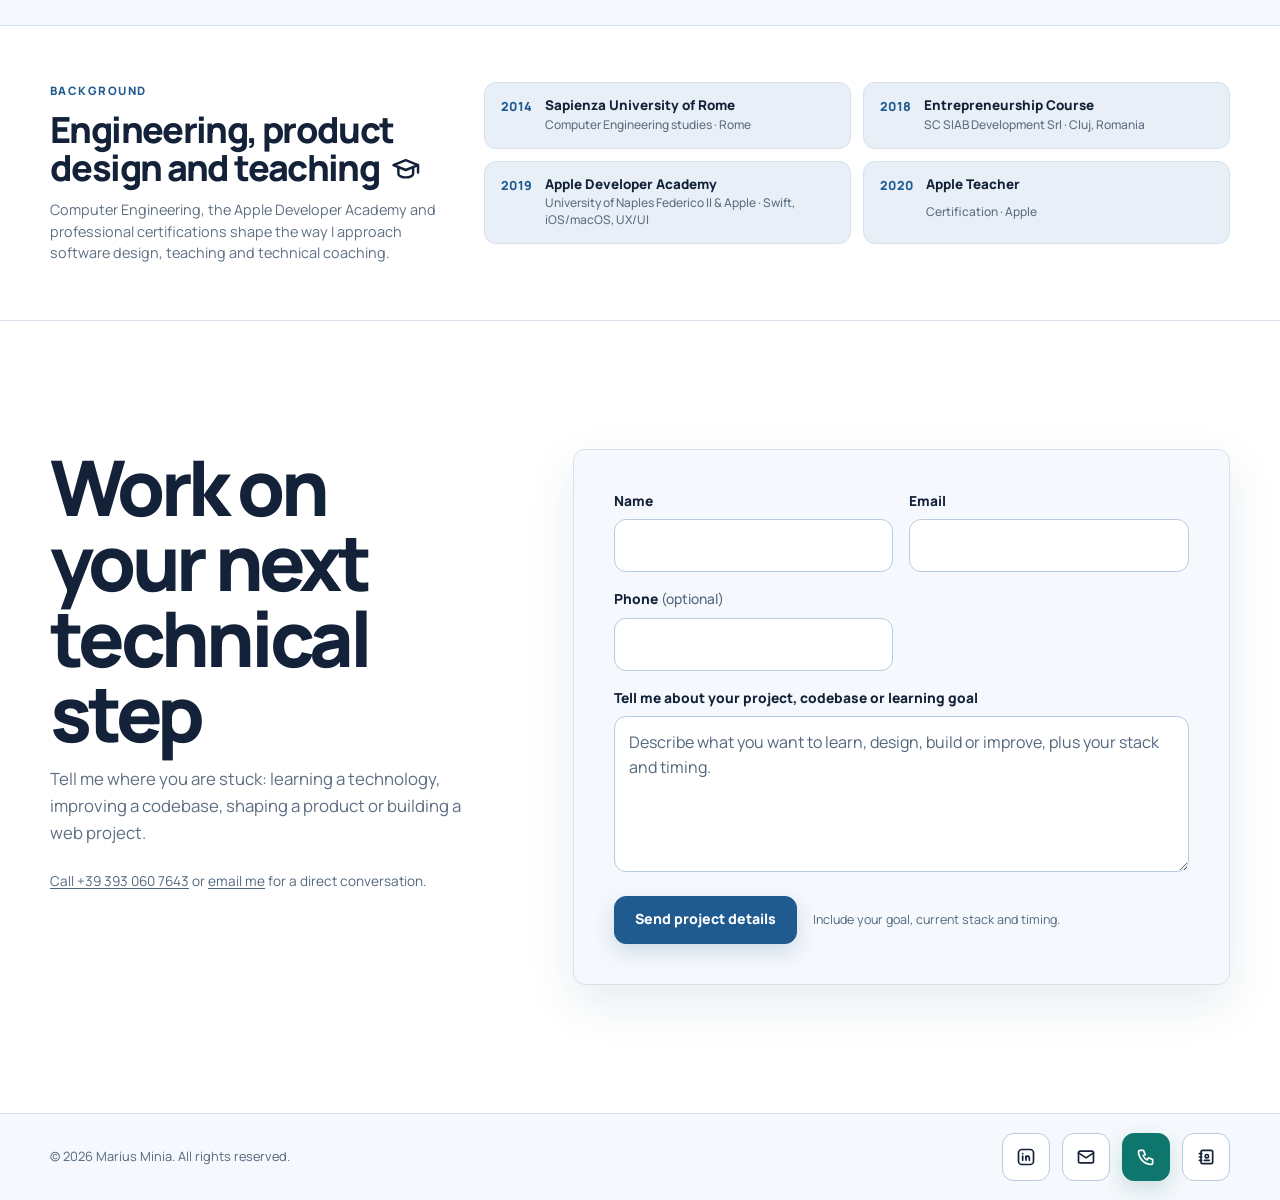
==== commit 51397733: "Add animated multilingual web showcase" ====
--- a/index.html
+++ b/index.html
@@ -38,7 +38,7 @@
     >
 
     <title>Developer, Designer &amp; Senior IT Trainer | Marius Minia</title>
-    <link rel="stylesheet" href="assets/css/styles.css">
+    <link rel="stylesheet" href="assets/css/styles.css?v=20261026">
 
     <script type="application/ld+json">
       {
@@ -196,6 +196,7 @@
           <a href="#services">Services</a>
           <a href="#teaching">Training</a>
           <a href="#work">Projects</a>
+          <a href="/showcase/">Showcase</a>
           <a href="#background">Background</a>
           <a href="#contact">Contact</a>
           <a
--- a/assets/css/styles.css
+++ b/assets/css/styles.css
@@ -2111,8 +2111,8 @@
   }
 }
 
-/* The navigation collapses at tablet width; content stacks below 768px. */
-@media (max-width: 900px) {
+/* Collapse the full navigation before the additional Showcase link overflows. */
+@media (max-width: 1300px) {
   .primary-nav {
     position: absolute;
     top: calc(100% + 1px);
@@ -2143,7 +2143,7 @@
     margin-top: 0.5rem;
   }
 
-  .language-switcher {
+  .primary-nav .language-switcher {
     justify-content: flex-start;
     margin-top: 0.5rem;
     padding: 0.5rem 0 0;
@@ -2192,6 +2192,13 @@
     display: none;
   }
 
+  html:not(.js) .nav-shell {
+    align-items: flex-start;
+    flex-direction: column;
+  }
+}
+
+@media (max-width: 900px) {
   .hero-grid {
     gap: 3rem;
   }
